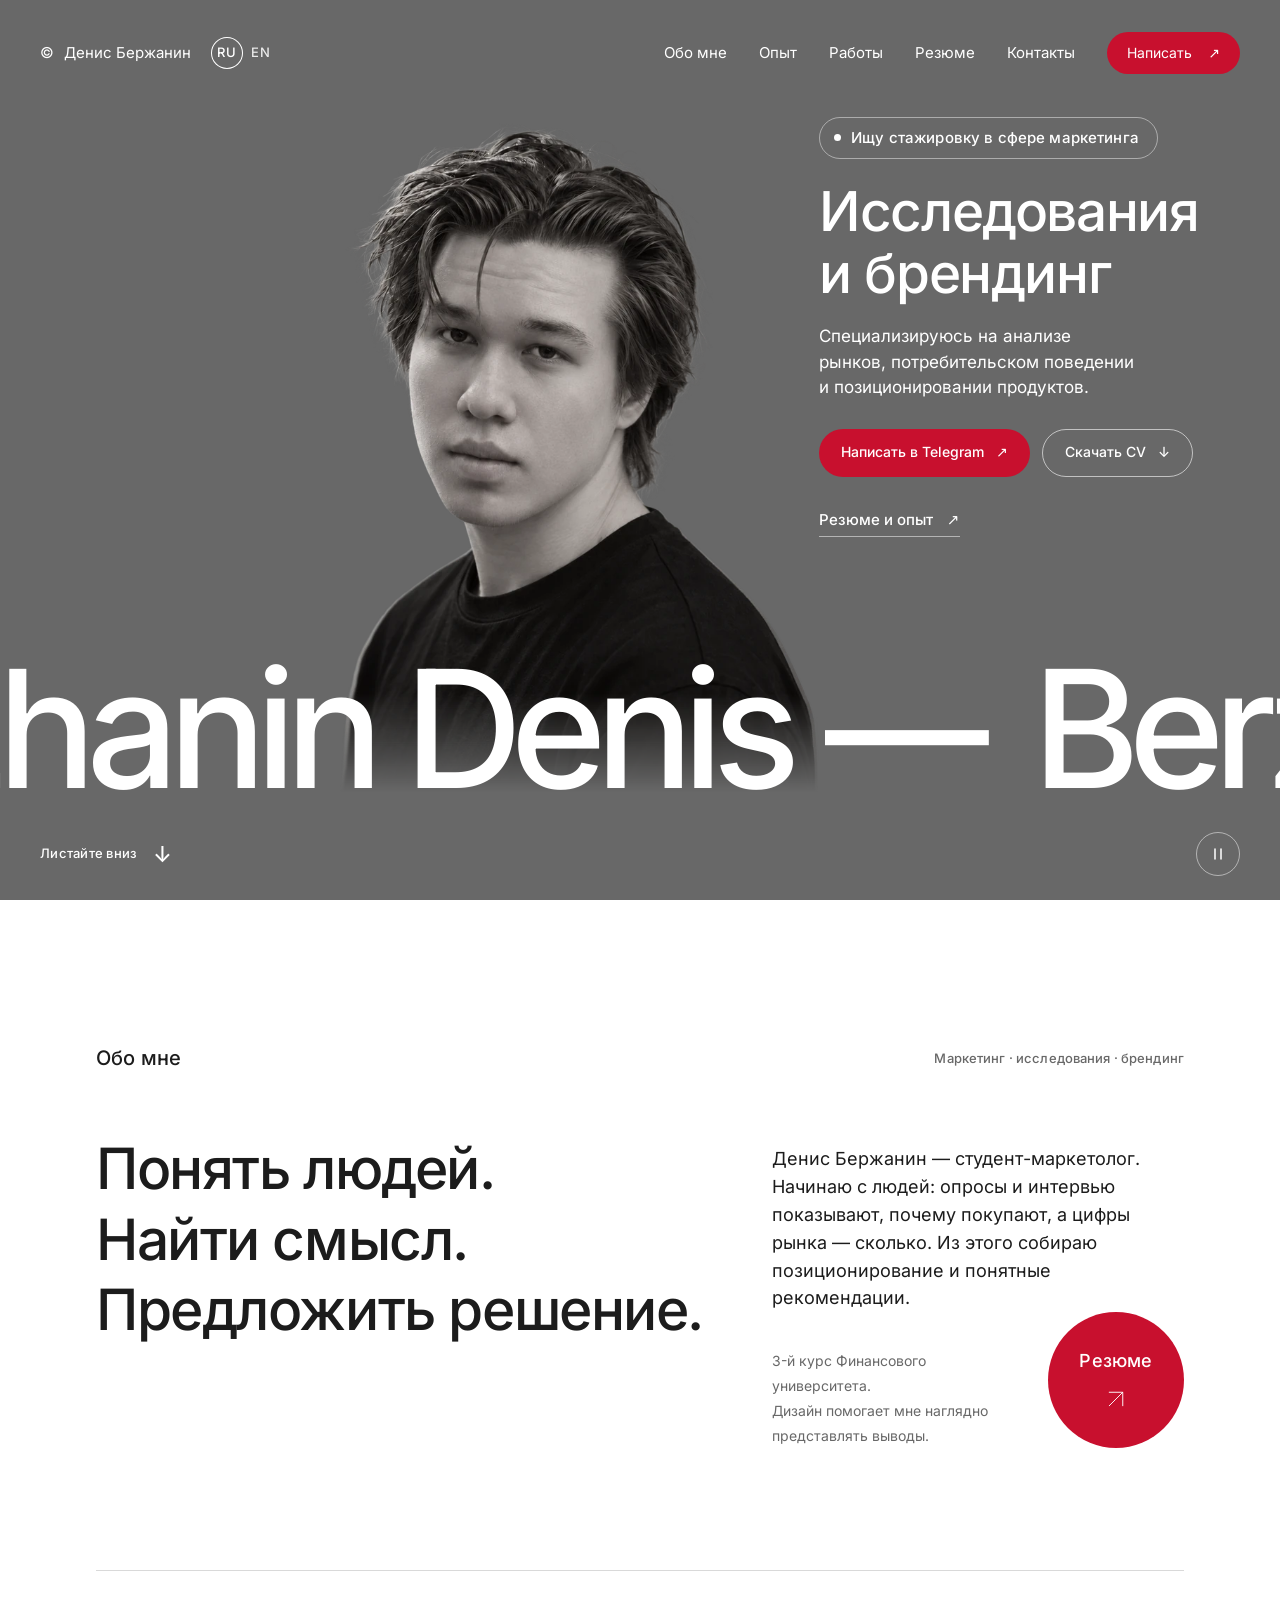
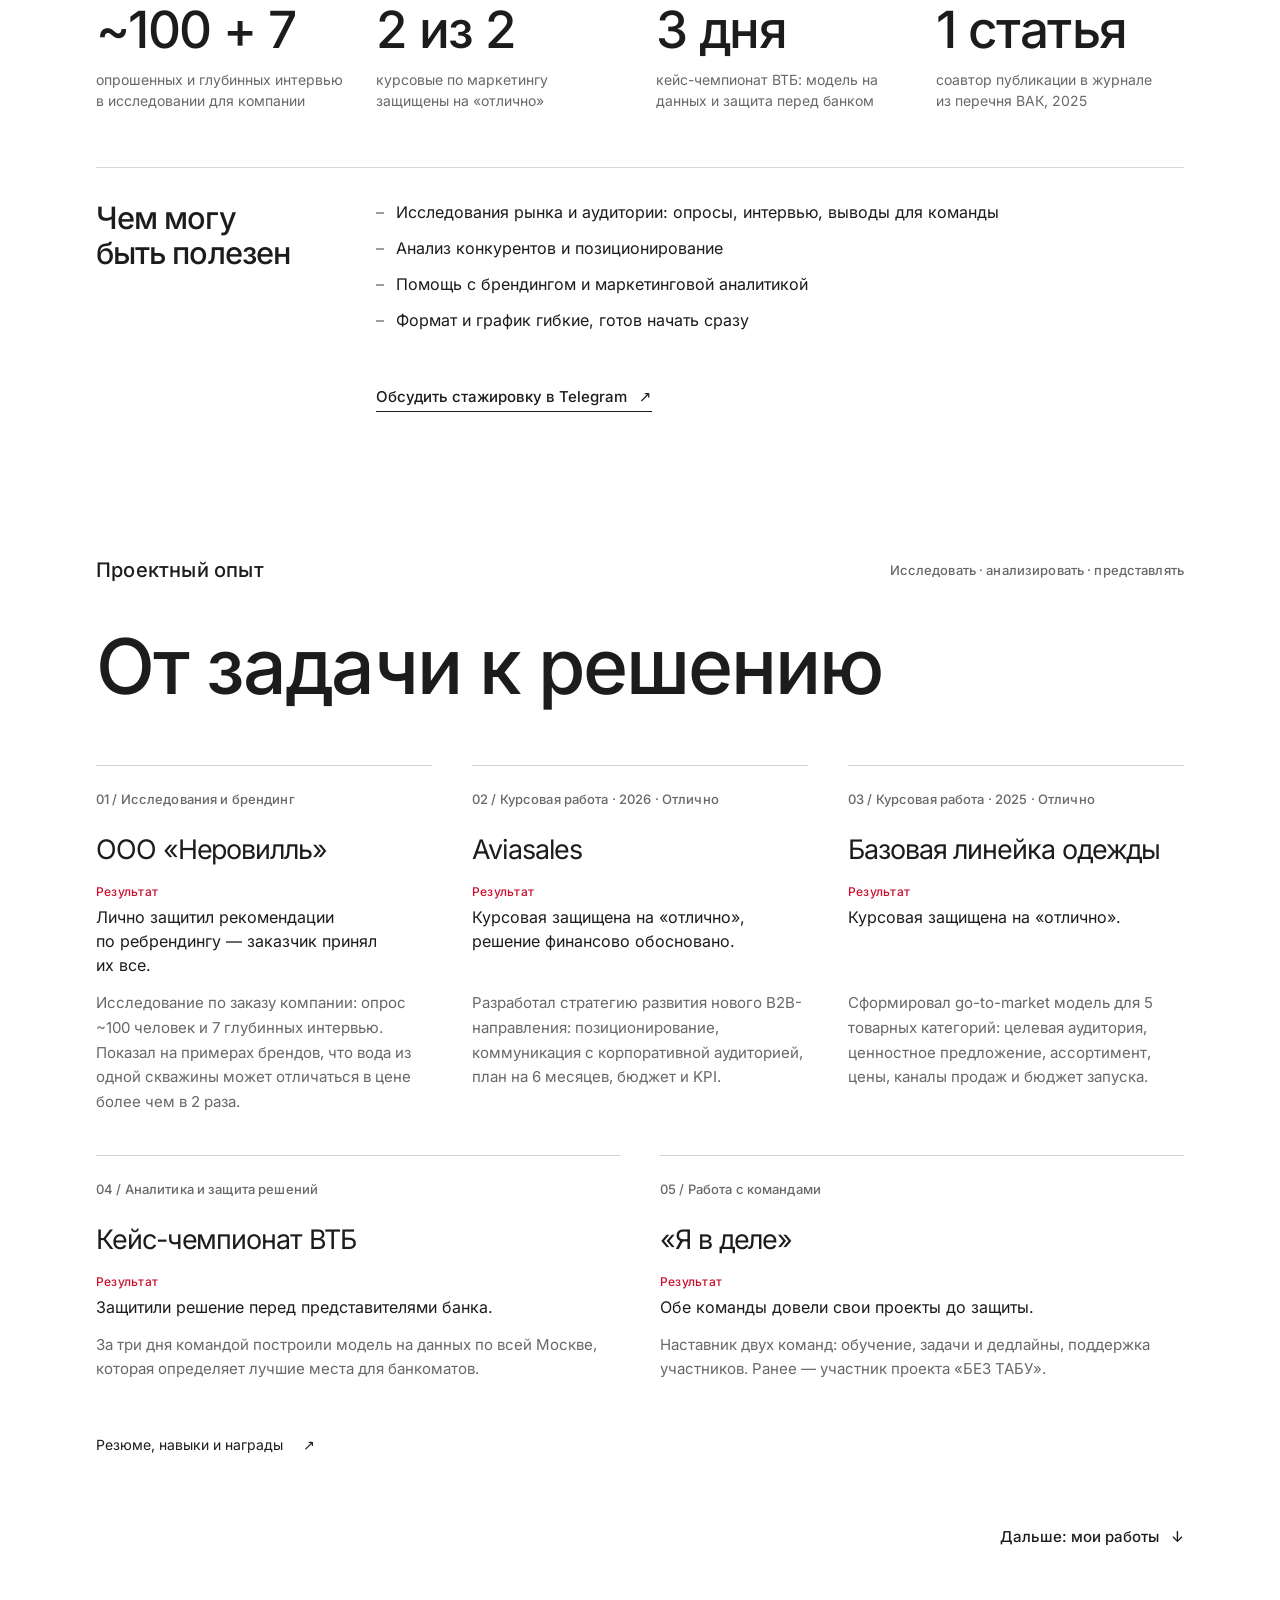
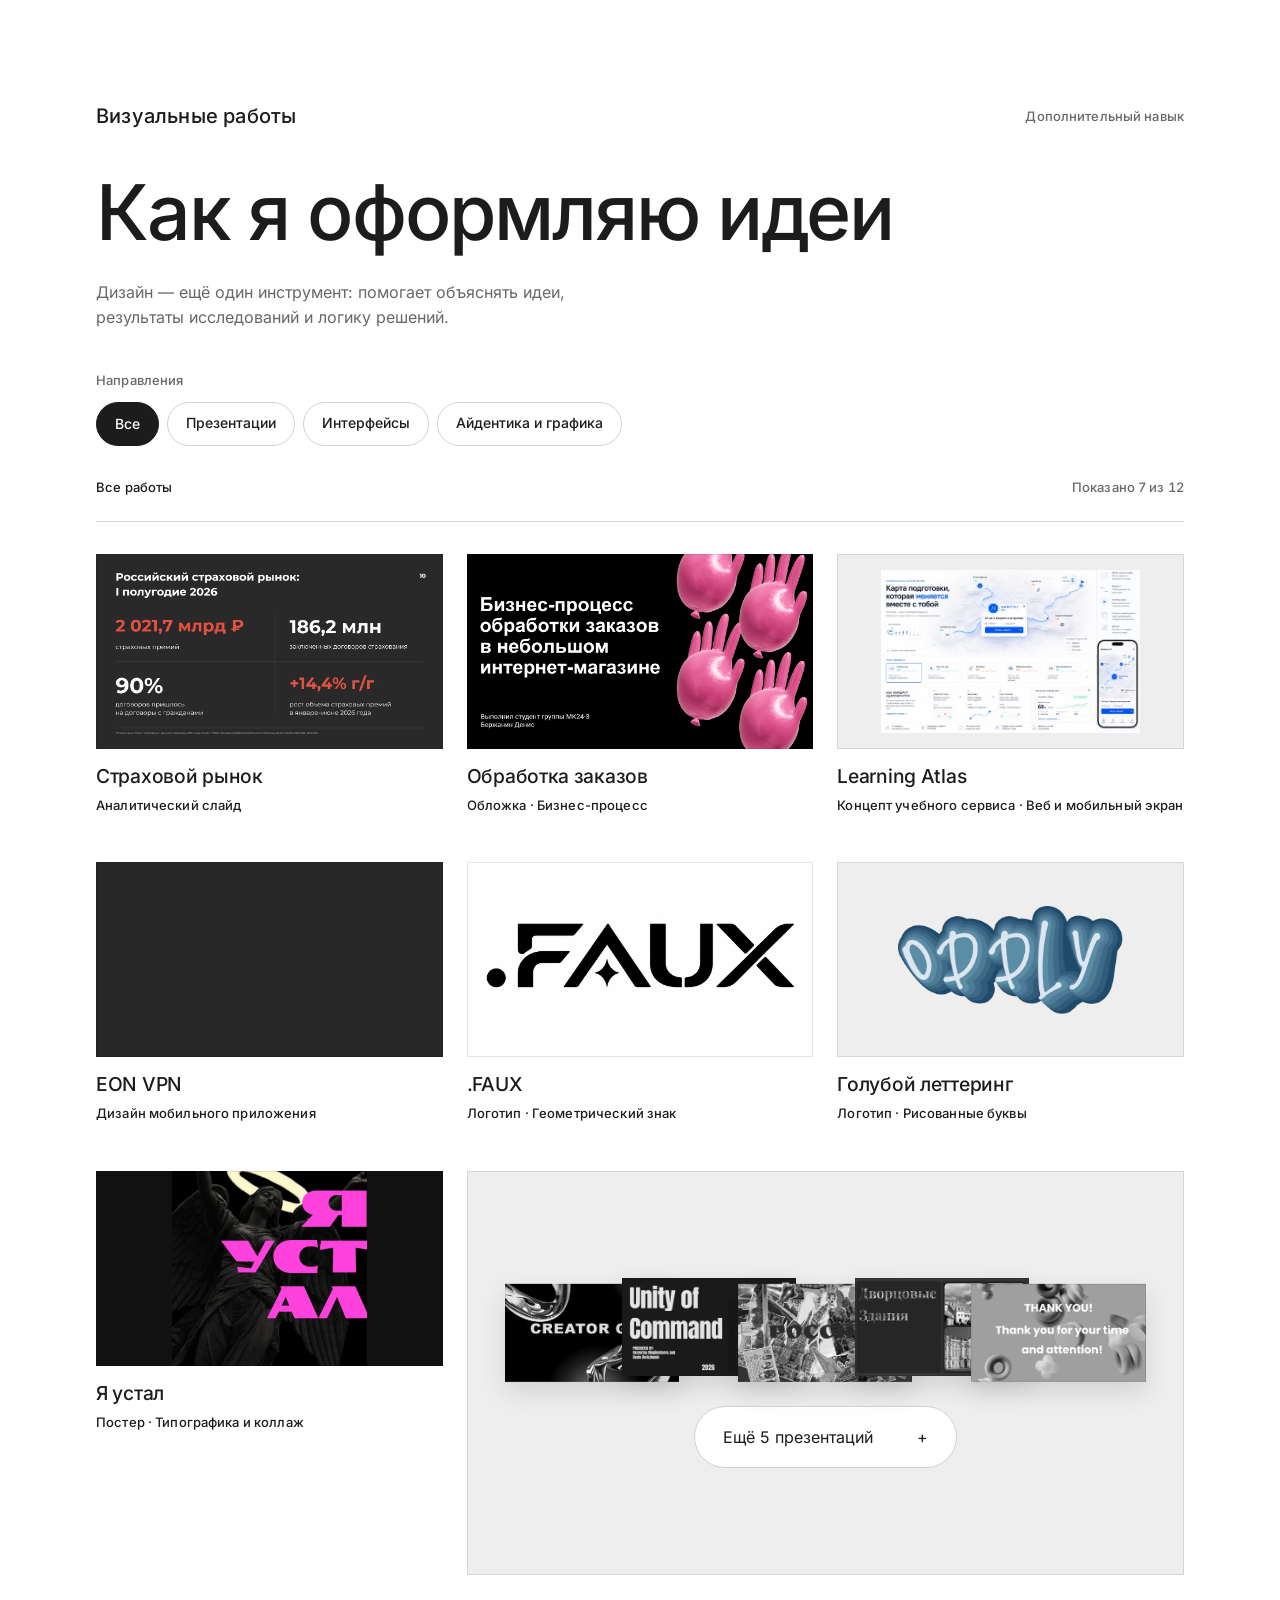
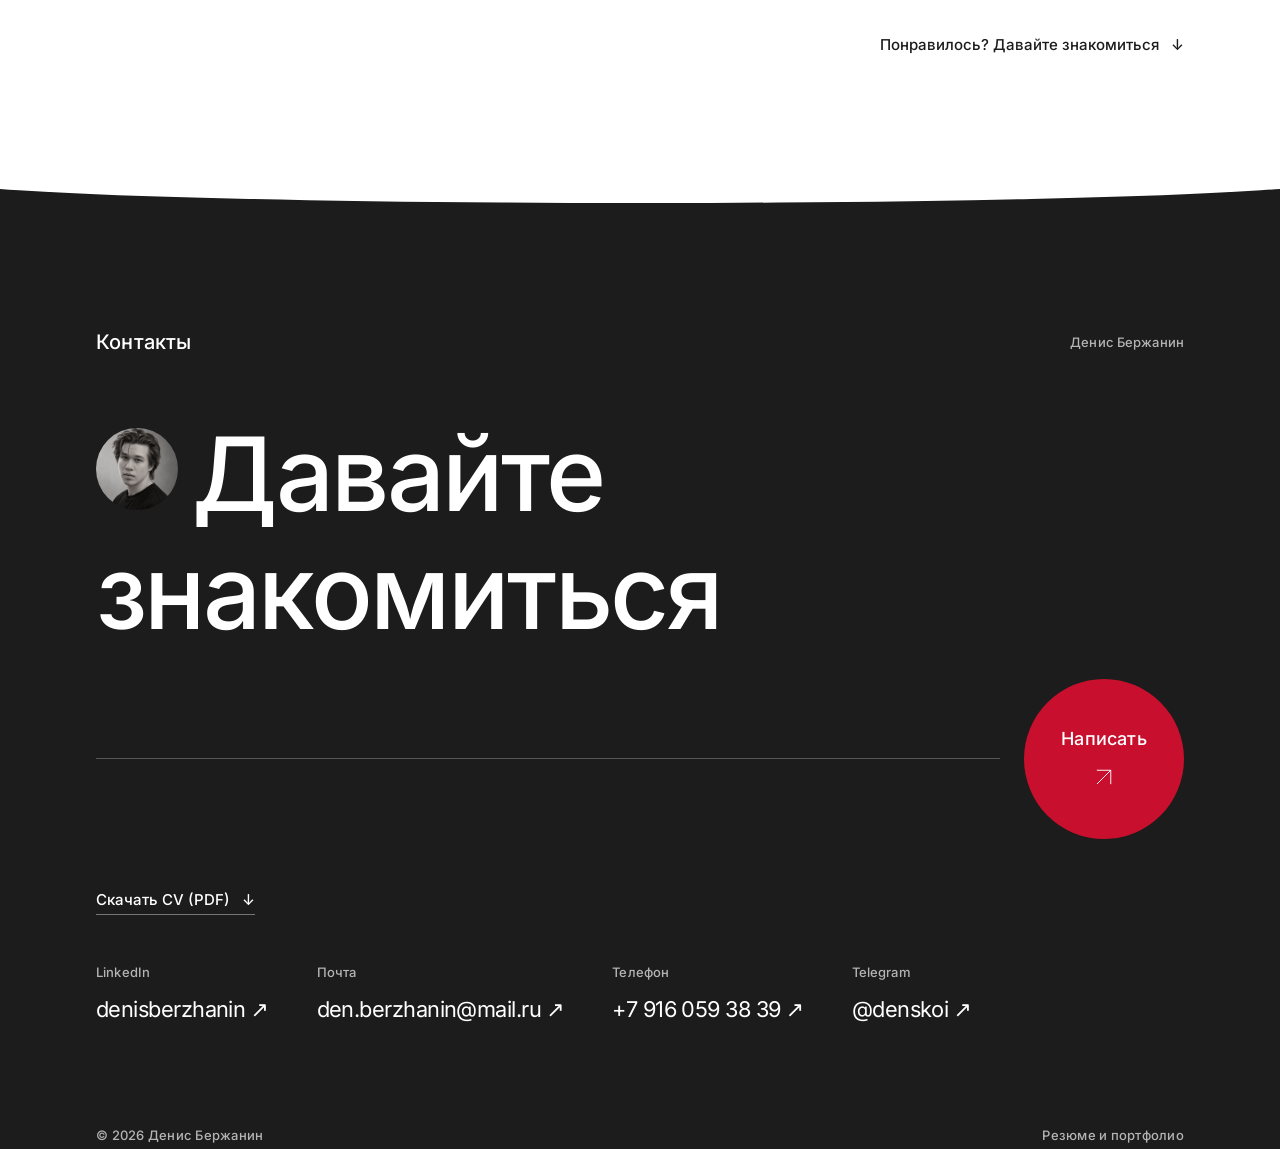
==== index.html @ f5c71a28 "Use a quiet gray // instead of · in resume meta lines Co-Authored-By: Claude Sonnet 5.5 <noreply@ant" ====
<!doctype html>
<html lang="ru">
<head>
  <meta charset="utf-8">
  <meta name="viewport" content="width=device-width, initial-scale=1">
  <meta name="description" content="Денис Бержанин — студент-маркетолог, ищу стажировку в сфере маркетинга. Исследования рынка и потребителей, позиционирование, брендинг. Опыт, резюме и сертификаты.">
  <link rel="alternate" hreflang="ru" href="https://denisberzh.github.io/">
  <link rel="alternate" hreflang="en" href="https://denisberzh.github.io/en/">
  <link rel="alternate" hreflang="x-default" href="https://denisberzh.github.io/">
  <link rel="canonical" href="https://denisberzh.github.io/">
  <meta property="og:type" content="website">
  <meta property="og:locale" content="ru_RU">
  <meta property="og:locale:alternate" content="en_US">
  <meta property="og:site_name" content="Денис Бержанин">
  <meta property="og:title" content="Денис Бержанин — маркетолог · исследования и брендинг">
  <meta property="og:description" content="Денис Бержанин — студент-маркетолог, ищу стажировку в сфере маркетинга. Исследования рынка и потребителей, позиционирование, брендинг. Опыт, резюме и сертификаты.">
  <meta property="og:url" content="https://denisberzh.github.io/">
  <meta property="og:image" content="https://denisberzh.github.io/assets/og-image.jpg">
  <meta property="og:image:width" content="1200">
  <meta property="og:image:height" content="630">
  <meta property="og:image:alt" content="Денис Бержанин — маркетолог · исследования и брендинг, портрет и направления работ">
  <meta name="twitter:card" content="summary_large_image">
  <meta name="twitter:title" content="Денис Бержанин — маркетолог · исследования и брендинг">
  <meta name="twitter:description" content="Денис Бержанин — студент-маркетолог, ищу стажировку в сфере маркетинга. Исследования рынка и потребителей, позиционирование, брендинг. Опыт, резюме и сертификаты.">
  <meta name="twitter:image" content="https://denisberzh.github.io/assets/og-image.jpg">
  <meta name="theme-color" content="#1c1c1c">
  <script type="application/ld+json" id="person-ld">{"@context": "https://schema.org", "@type": "Person", "name": "Денис Бержанин", "alternateName": ["Denis Berzhanin", "Бержанин Денис", "Berzhanin Denis"], "url": "https://denisberzh.github.io/", "image": "https://denisberzh.github.io/assets/portrait-800.webp", "jobTitle": "Студент-маркетолог", "description": "Студент-маркетолог, ищу стажировку в сфере маркетинга. Анализ рынков, потребительское поведение, позиционирование продуктов.", "affiliation": {"@type": "CollegeOrUniversity", "name": "Финансовый университет при Правительстве Российской Федерации"}, "knowsLanguage": ["ru", "en"], "knowsAbout": ["Маркетинговые исследования", "Сегментация", "Позиционирование", "Брендинг"], "email": "mailto:den.berzhanin@mail.ru", "sameAs": ["https://www.linkedin.com/in/denisberzhanin/", "https://t.me/denskoi", "https://github.com/DenisBerzh"]}</script>
  <title>Денис Бержанин (Denis Berzhanin) — маркетолог · исследования и брендинг</title>
  <link rel="icon" href="assets/favicon.svg" type="image/svg+xml">
  <link rel="icon" href="assets/favicon-32.png" type="image/png" sizes="32x32">
  <link rel="apple-touch-icon" href="assets/apple-touch-icon.png">
  <link rel="preload" href="assets/fonts/InterTight-lat.woff2" as="font" type="font/woff2" crossorigin>
  <link rel="preload" href="assets/fonts/Inter-cyr.woff2" as="font" type="font/woff2" crossorigin>
  <link rel="preload" href="assets/fonts/InterDisplay500-cyr.woff2" as="font" type="font/woff2" crossorigin>
  <link rel="preload" href="assets/fonts/Inter-lat.woff2" as="font" type="font/woff2" crossorigin>
  <link rel="stylesheet" href="styles.css?v=design-41">
    <link rel="stylesheet" href="motion.css?v=motion-12">
  <script src="motion-boot.js?v=motion-9"></script>
  <script src="motion.js?v=motion-12" defer></script>
  <script src="analytics.js?v=goals-3" defer></script>
  <script src="app.js?v=grid-8" defer></script>
  <!-- Yandex.Metrika counter -->
  <script type="text/javascript">
    (function(m,e,t,r,i,k,a){
        m[i]=m[i]||function(){(m[i].a=m[i].a||[]).push(arguments)};
        m[i].l=1*new Date();
        for (var j = 0; j < document.scripts.length; j++) {if (document.scripts[j].src === r) { return; }}
        k=e.createElement(t),a=e.getElementsByTagName(t)[0],k.async=1,k.src=r,a.parentNode.insertBefore(k,a)
    })(window, document,'script','https://mc.yandex.ru/metrika/tag.js?id=113702455', 'ym');

    ym(113702455, 'init', {ssr:true, webvisor:true, clickmap:true, ecommerce:"dataLayer", referrer: document.referrer, url: location.href, accurateTrackBounce:true, trackLinks:true});
  </script>
  <noscript><div><img src="https://mc.yandex.ru/watch/113702455" style="position:absolute; left:-9999px;" alt="" /></div></noscript>
  <!-- /Yandex.Metrika counter -->
</head>
<body>
  <div class="page-curtain" aria-hidden="true"><span class="curtain-label">Портфолио</span></div>
  <a class="skip-link" href="#about">Перейти к содержанию</a>
  <header class="header">
    <a class="wordmark" href="#home" aria-label="Денис Бержанин — на главную"><span class="copyright">©</span><span>Денис Бержанин</span></a><span class="lang-switch" aria-label="Язык сайта"><span aria-current="true">RU</span><a href="en/index.html" hreflang="en" lang="en">EN</a></span>
    <div class="header-actions"><nav class="desktop-nav" aria-label="Основная навигация"><a href="#about">Обо мне</a><a href="#experience">Опыт</a><a href="#projects">Работы</a><a href="resume.html">Резюме</a><a href="#contact">Контакты</a></nav><a class="header-write" href="https://t.me/denskoi" target="_blank" rel="noopener">Написать <span aria-hidden="true">↗</span></a></div>
  </header>
  <button class="menu-toggle magnetic" type="button" aria-label="Открыть меню" aria-expanded="false" aria-controls="menu"><span></span><span></span></button>
  <dialog id="menu" class="menu" aria-label="Навигация по сайту">
    <button class="menu-close" type="button" aria-label="Закрыть меню"><span></span><span></span></button>
    <p class="eyebrow">Навигация</p>
    <nav aria-label="Меню сайта"><a href="#home">Главная</a><a href="#about">Обо мне</a><a href="#experience">Опыт</a><a href="#projects">Работы</a><a href="resume.html">Резюме</a><a href="#contact">Контакты</a></nav>
    <span class="lang-switch menu-lang" aria-label="Язык сайта"><span aria-current="true">RU</span><a href="en/index.html" hreflang="en" lang="en">EN</a></span><div class="menu-contacts"><a href="https://www.linkedin.com/in/denisberzhanin/" target="_blank" rel="noopener"><span>LinkedIn</span>denisberzhanin ↗</a><a href="mailto:den.berzhanin@mail.ru"><span>Почта</span>den.berzhanin@mail.ru</a><a href="https://t.me/denskoi" target="_blank" rel="noopener"><span>Telegram</span>@denskoi ↗</a></div>
  </dialog>
  <main>
    <section id="home" class="hero hero--silhouette" aria-labelledby="name">
      <div class="portrait-wrap"><img class="portrait" src="assets/portrait-original-cutout-1122.webp" srcset="assets/portrait-original-cutout-480.webp 480w, assets/portrait-original-cutout-800.webp 800w, assets/portrait-original-cutout-1122.webp 1122w" sizes="(max-width: 700px) 94vw, (max-width: 1500px) 46vw, 700px" decoding="async" alt="Чёрно-белый портрет Дениса Бержанина" fetchpriority="high" width="1122" height="1402"></div>
      <div class="hero-intro">
        <p class="hero-status"><span class="status-dot" aria-hidden="true"></span>Ищу стажировку в&nbsp;сфере маркетинга</p>
        <h1 id="name" class="hero-title"><span class="sr-only">Денис Бержанин — </span><span class="line" style="--i:0"><span class="line-inner">Исследования</span></span><span class="line" style="--i:1"><span class="line-inner">и брендинг</span></span></h1>
        <p class="hero-summary">Специализируюсь на анализе рынков, потребительском поведении и&nbsp;позиционировании продуктов.</p>
        <div class="hero-cta"><a class="cta cta-primary" href="https://t.me/denskoi" target="_blank" rel="noopener">Написать в&nbsp;Telegram <span aria-hidden="true">↗</span></a><a class="cta cta-secondary" href="assets/denis-berzhanin-resume.pdf" download>Скачать CV <span aria-hidden="true">↓</span></a></div>
        <a class="hero-link-label" href="resume.html">Резюме и опыт <span aria-hidden="true">↗</span></a>
      </div>
      <div class="name-marquee" aria-hidden="true"><div class="name-track"><span>Berzhanin Denis —&nbsp;</span><span>Berzhanin Denis —&nbsp;</span><span>Berzhanin Denis —&nbsp;</span></div></div>
      <div class="hero-bottom"><a class="scroll-link" href="#about">Листайте вниз <span aria-hidden="true">↓</span></a><button class="pause-motion" type="button" aria-pressed="false" aria-label="Остановить движение имени"><svg viewBox="0 0 16 16" aria-hidden="true"><path d="M5 3v10M11 3v10"/></svg></button></div>
    </section>
    <section id="about" class="about section-light">
      <div class="section-top"><p class="eyebrow">Обо мне</p><span class="subtle">Маркетинг · исследования · брендинг</span></div>
      <div class="about-grid">
        <div class="about-lead"><h2 data-reveal>Понять людей.<br>Найти смысл.<br>Предложить решение.</h2></div>
        <div class="about-aside" data-reveal><p>Денис Бержанин — студент-маркетолог. Начинаю с&nbsp;людей: опросы и&nbsp;интервью показывают, почему покупают, а&nbsp;цифры рынка — сколько. Из этого собираю позиционирование и&nbsp;понятные рекомендации.</p><p class="subtle">3-й курс Финансового университета.<br>Дизайн помогает мне наглядно представлять выводы.</p><a class="round-link magnetic" href="resume.html"><span>Резюме</span><svg viewBox="0 0 32 32" aria-hidden="true"><path d="M7 25L25 7M7 7h18v18"/></svg></a></div>
      <ul class="about-facts" data-reveal aria-label="Коротко о результатах"><li><b>~100 + 7</b><span>опрошенных и&nbsp;глубинных интервью в&nbsp;исследовании для компании</span></li><li><b>2 из 2</b><span>курсовые по&nbsp;маркетингу защищены на&nbsp;«отлично»</span></li><li><b>3 дня</b><span>кейс-чемпионат ВТБ: модель на данных и&nbsp;защита перед банком</span></li><li><b>1 статья</b><span>соавтор публикации в&nbsp;журнале из&nbsp;перечня ВАК, 2025</span></li></ul>
      </div>
      <div class="about-useful" data-reveal><h3>Чем могу быть полезен</h3><ul><li>Исследования рынка и&nbsp;аудитории: опросы, интервью, выводы для команды</li><li>Анализ конкурентов и&nbsp;позиционирование</li><li>Помощь с&nbsp;брендингом и&nbsp;маркетинговой аналитикой</li><li>Формат и&nbsp;график гибкие, готов начать сразу</li></ul><a class="text-link useful-cta" href="https://t.me/denskoi" target="_blank" rel="noopener">Обсудить стажировку в&nbsp;Telegram <span aria-hidden="true">↗</span></a></div>
    </section>
    <section id="experience" class="marketing-experience section-light" aria-labelledby="experience-title">
      <div class="section-top"><p class="eyebrow">Проектный опыт</p><span class="subtle">Исследовать · анализировать · представлять</span></div>
      <h2 id="experience-title" class="portfolio-heading">От задачи к решению</h2>
      <div class="experience-list">
        <article class="experience-item" data-reveal><p class="eyebrow">01 / Исследования и брендинг</p><h3>ООО «Неровилль»</h3><p class="experience-result"><b>Результат</b>Лично защитил рекомендации по&nbsp;ребрендингу — заказчик принял их все.</p><p>Исследование по заказу компании: опрос ~100 человек и 7 глубинных интервью. Показал на примерах брендов, что вода из одной скважины может отличаться в цене более чем в 2 раза.</p></article>
        <article class="experience-item" data-reveal><p class="eyebrow">02 / Курсовая работа · 2026 · Отлично</p><h3>Aviasales</h3><p class="experience-result"><b>Результат</b>Курсовая защищена на&nbsp;«отлично», решение финансово обосновано.</p><p>Разработал стратегию развития нового B2B-направления: позиционирование, коммуникация с корпоративной аудиторией, план на 6 месяцев, бюджет и KPI.</p></article>
        <article class="experience-item" data-reveal><p class="eyebrow">03 / Курсовая работа · 2025 · Отлично</p><h3>Базовая линейка одежды</h3><p class="experience-result"><b>Результат</b>Курсовая защищена на&nbsp;«отлично».</p><p>Сформировал go-to-market модель для 5 товарных категорий: целевая аудитория, ценностное предложение, ассортимент, цены, каналы продаж и бюджет запуска.</p></article>
        <article class="experience-item" data-reveal><p class="eyebrow">04 / Аналитика и защита решений</p><h3>Кейс-чемпионат ВТБ</h3><p class="experience-result"><b>Результат</b>Защитили решение перед представителями банка.</p><p>За три дня командой построили модель на данных по всей Москве, которая определяет лучшие места для банкоматов.</p></article>
        <article class="experience-item" data-reveal><p class="eyebrow">05 / Работа с командами</p><h3>«Я в деле»</h3><p class="experience-result"><b>Результат</b>Обе команды довели свои проекты до&nbsp;защиты.</p><p>Наставник двух команд: обучение, задачи и дедлайны, поддержка участников. Ранее — участник проекта «БЕЗ ТАБУ».</p></article>
      </div>
      <a class="text-link experience-link" href="resume.html#resume">Резюме, навыки и награды <span aria-hidden="true">↗</span></a>
      <a class="next-step" href="#projects">Дальше: мои работы <span aria-hidden="true">↓</span></a>
    </section>
    <section id="projects" class="projects section-light" aria-labelledby="projects-title">
      <div class="section-top"><p class="eyebrow">Визуальные работы</p><span class="subtle">Дополнительный навык</span></div>
      <h2 id="projects-title" class="portfolio-heading">Как я оформляю идеи</h2>
      <p class="portfolio-intro">Дизайн — ещё один инструмент: помогает объяснять идеи, результаты исследований и логику решений.</p>
      <div class="portfolio-filters" role="group" aria-label="Фильтры работ">
        <div class="category-top"><span class="eyebrow">Направления</span><button class="all-filter" type="button" data-filter="all" aria-pressed="true" aria-controls="portfolio-grid" hidden>Все <span aria-hidden="true">↗</span></button></div>
        <button class="category-row" type="button" data-filter="presentations" data-preview="0" aria-pressed="false" aria-controls="portfolio-grid" hidden><span class="category-name">Презентации</span><span class="category-description">Деловые и творческие <br><span>7 работ</span></span><span class="category-arrow" aria-hidden="true">↗</span></button>
        <button class="category-row" type="button" data-filter="interfaces" data-preview="1" aria-pressed="false" aria-controls="portfolio-grid" hidden><span class="category-name">Интерфейсы</span><span class="category-description">Веб и приложения <br><span>2 работы</span></span><span class="category-arrow" aria-hidden="true">↗</span></button>
        <button class="category-row" type="button" data-filter="identity" data-preview="2" aria-pressed="false" aria-controls="portfolio-grid" hidden><span class="category-name">Айдентика<br class="identity-break"> и графика</span><span class="category-description">Логотипы и постер <br><span>3 работы</span></span><span class="category-arrow" aria-hidden="true">↗</span></button>
      </div>
      <div id="portfolio-results" class="portfolio-grid-heading" tabindex="-1"><p id="selected-category">Все работы</p><div class="portfolio-result-actions"><span id="visible-count">12 работ</span><button id="reset-filter" type="button" hidden>Все работы ↗</button></div></div>
      <p class="sr-only" id="filter-status" role="status" aria-live="polite"></p>
      <div id="portfolio-grid" class="project-gallery portfolio-grid">
<figure class="portfolio-card" data-category="presentations">
            <a class="slide-open" href="assets/presentations/insurance.png" data-work="0" aria-label="Смотреть: Страховой рынок" aria-haspopup="dialog"><span class="slide-frame"><img class="slide-thumb" src="assets/presentations/insurance-1600.webp" srcset="assets/presentations/insurance-400.webp 400w, assets/presentations/insurance-800.webp 800w, assets/presentations/insurance-1200.webp 1200w, assets/presentations/insurance-1600.webp 1600w" sizes="(max-width: 600px) 100vw, (max-width: 1050px) 85vw, 1200px" decoding="async" alt="Российский страховой рынок: I полугодие 2026 — слайд с ключевыми показателями" loading="lazy" width="1919" height="1079"><span class="slide-open-label" aria-hidden="true">Смотреть ↗</span></span></a>
            <figcaption><h3>Страховой рынок</h3><p>Аналитический слайд</p></figcaption>
          </figure>
<figure class="portfolio-card " data-category="presentations">
            <a class="slide-open" href="assets/presentations/orders.png" data-work="1" aria-label="Смотреть: Обработка заказов" aria-haspopup="dialog"><span class="slide-frame"><img class="slide-thumb" src="assets/presentations/orders-1600.webp" srcset="assets/presentations/orders-400.webp 400w, assets/presentations/orders-800.webp 800w, assets/presentations/orders-1200.webp 1200w, assets/presentations/orders-1600.webp 1600w" sizes="(max-width: 600px) 100vw, (max-width: 1050px) 85vw, 1200px" decoding="async" alt="Бизнес-процесс обработки заказов в небольшом интернет-магазине — чёрно-розовая обложка" loading="lazy" width="1919" height="1079"><span class="slide-open-label" aria-hidden="true">Смотреть ↗</span></span></a>
            <figcaption><h3>Обработка заказов</h3><p>Обложка · Бизнес-процесс</p></figcaption>
          </figure>
<figure class="portfolio-card " data-category="presentations" data-extra-presentation>
            <a class="slide-open" href="assets/presentations/creator.png" data-work="2" aria-label="Смотреть: Creator Gym" aria-haspopup="dialog"><span class="slide-frame"><img class="slide-thumb" src="assets/presentations/creator-1600.webp" srcset="assets/presentations/creator-400.webp 400w, assets/presentations/creator-800.webp 800w, assets/presentations/creator-1200.webp 1200w, assets/presentations/creator-1600.webp 1600w" sizes="(max-width: 600px) 100vw, (max-width: 1050px) 85vw, 1200px" decoding="async" alt="Creator Gym — чёрная обложка с хромированными 3D-фигурами" loading="lazy" width="1919" height="1079"><span class="slide-open-label" aria-hidden="true">Смотреть ↗</span></span></a>
            <figcaption><h3>Creator Gym</h3><p>Обложка · 3D-графика</p></figcaption>
          </figure>
<figure class="portfolio-card " data-category="presentations" data-extra-presentation>
            <a class="slide-open" href="assets/presentations/unity.png" data-work="3" aria-label="Смотреть: Unity of Command" aria-haspopup="dialog"><span class="slide-frame"><img class="slide-thumb" src="assets/presentations/unity-1600.webp" srcset="assets/presentations/unity-400.webp 400w, assets/presentations/unity-800.webp 800w, assets/presentations/unity-1200.webp 1200w, assets/presentations/unity-1600.webp 1600w" sizes="(max-width: 600px) 100vw, (max-width: 1050px) 85vw, 1200px" decoding="async" alt="Unity of Command — бордовая типографическая обложка. Ekaterina Singilevtseva и Denis Berhzhanin" loading="lazy" width="1919" height="1079"><span class="slide-open-label" aria-hidden="true">Смотреть ↗</span></span></a>
            <figcaption><h3>Unity of Command</h3><p>Обложка · Совместная работа</p></figcaption>
          </figure>
<figure class="portfolio-card " data-category="presentations" data-extra-presentation>
            <a class="slide-open" href="assets/presentations/russia.png" data-work="4" aria-label="Смотреть: Россия и русская культура" aria-haspopup="dialog"><span class="slide-frame"><img class="slide-thumb" src="assets/presentations/russia-1486.webp" srcset="assets/presentations/russia-400.webp 400w, assets/presentations/russia-800.webp 800w, assets/presentations/russia-1200.webp 1200w, assets/presentations/russia-1486.webp 1486w" sizes="(max-width: 600px) 100vw, (max-width: 1050px) 85vw, 1200px" decoding="async" alt="Россия — коллаж из архитектуры и культурных символов" loading="lazy" width="1486" height="835"><span class="slide-open-label" aria-hidden="true">Смотреть ↗</span></span></a>
            <figcaption><h3>Россия и русская культура</h3><p>Коллажи · 3 слайда</p></figcaption>
          </figure>
<figure class="portfolio-card " data-category="presentations" data-extra-presentation>
            <a class="slide-open" href="assets/presentations/palaces.png" data-work="5" aria-label="Смотреть: Дворцовые здания" aria-haspopup="dialog"><span class="slide-frame"><img class="slide-thumb" src="assets/presentations/palaces-1600.webp" srcset="assets/presentations/palaces-400.webp 400w, assets/presentations/palaces-800.webp 800w, assets/presentations/palaces-1200.webp 1200w, assets/presentations/palaces-1600.webp 1600w" sizes="(max-width: 600px) 100vw, (max-width: 1050px) 85vw, 1200px" decoding="async" alt="Дворцовые здания — чёрно-белый архитектурный коллаж" loading="lazy" width="1919" height="1077"><span class="slide-open-label" aria-hidden="true">Смотреть ↗</span></span></a>
            <figcaption><h3>Дворцовые здания</h3><p>Коллаж · Текстуры</p></figcaption>
          </figure>
<figure class="portfolio-card " data-category="presentations" data-extra-presentation>
            <a class="slide-open" href="assets/presentations/closing.png" data-work="6" aria-label="Смотреть: 3D-композиция" aria-haspopup="dialog"><span class="slide-frame"><img class="slide-thumb" src="assets/presentations/closing-1600.webp" srcset="assets/presentations/closing-400.webp 400w, assets/presentations/closing-800.webp 800w, assets/presentations/closing-1200.webp 1200w, assets/presentations/closing-1600.webp 1600w" sizes="(max-width: 600px) 100vw, (max-width: 1050px) 85vw, 1200px" decoding="async" alt="Thank you — финальный слайд с фиолетовыми и зелёными 3D-фигурами" loading="lazy" width="1919" height="1079"><span class="slide-open-label" aria-hidden="true">Смотреть ↗</span></span></a>
            <figcaption><h3>3D-композиция</h3><p>Финальный слайд</p></figcaption>
          </figure>
<button id="more-presentations" class="more-presentations" type="button" aria-expanded="false" aria-controls="portfolio-grid" hidden><span class="more-preview" aria-hidden="true"><img src="assets/presentations/creator-400.webp" alt="" width="400" height="225" loading="lazy" decoding="async"><img src="assets/presentations/unity-400.webp" alt="" width="400" height="225" loading="lazy" decoding="async"><img src="assets/presentations/russia-400.webp" alt="" width="400" height="225" loading="lazy" decoding="async"><img src="assets/presentations/palaces-400.webp" alt="" width="400" height="225" loading="lazy" decoding="async"><img src="assets/presentations/closing-400.webp" alt="" width="400" height="225" loading="lazy" decoding="async"></span><span class="more-label">Ещё 5 презентаций <span aria-hidden="true">+</span></span></button>
<figure class="portfolio-card interface" data-category="interfaces">
            <a class="slide-open" href="assets/design/atlas-upscaled.png" data-work="7" aria-label="Смотреть: Learning Atlas" aria-haspopup="dialog"><span class="slide-frame"><img class="slide-thumb" src="assets/design/atlas-1134.webp" srcset="assets/design/atlas-400.webp 400w, assets/design/atlas-800.webp 800w, assets/design/atlas-1134.webp 1134w" sizes="(max-width: 600px) 100vw, (max-width: 1050px) 85vw, 1200px" decoding="async" alt="Learning Atlas — карта подготовки к экзаменам, карточки предметов и мобильная версия" loading="lazy" width="1134" height="713"><span class="slide-open-label" aria-hidden="true">Смотреть ↗</span></span></a>
            <figcaption><h3>Learning Atlas</h3><p>Концепт учебного сервиса · Веб и мобильный экран</p></figcaption>
          </figure>
<figure class="portfolio-card panorama" data-category="interfaces">
            <a class="slide-open" href="assets/design/eon-upscaled.png" data-work="8" aria-label="Смотреть: EON VPN" aria-haspopup="dialog"><span class="slide-frame"><img class="slide-thumb" src="assets/design/eon-1075.webp" srcset="assets/design/eon-400.webp 400w, assets/design/eon-800.webp 800w, assets/design/eon-1075.webp 1075w" sizes="(max-width: 600px) 100vw, (max-width: 1050px) 85vw, 1200px" decoding="async" alt="EON VPN — экраны подключения, тарифов, входа, подтверждения email, восстановления пароля и настроек" loading="lazy" width="1075" height="276"><span class="slide-open-label" aria-hidden="true">Смотреть ↗</span></span></a>
            <figcaption><h3>EON VPN</h3><p>Дизайн мобильного приложения</p></figcaption>
          </figure>
<figure class="portfolio-card logo" data-category="identity">
            <a class="slide-open" href="assets/design/faux.png" data-work="9" aria-label="Смотреть: .FAUX" aria-haspopup="dialog"><span class="slide-frame"><img class="slide-thumb" src="assets/design/faux-1254.webp" srcset="assets/design/faux-400.webp 400w, assets/design/faux-800.webp 800w, assets/design/faux-1200.webp 1200w, assets/design/faux-1254.webp 1254w" sizes="(max-width: 600px) 100vw, (max-width: 1050px) 85vw, 1200px" decoding="async" alt=".FAUX — чёрный геометрический логотип на белом фоне" loading="lazy" width="1254" height="1254"><span class="slide-open-label" aria-hidden="true">Смотреть ↗</span></span></a>
            <figcaption><h3>.FAUX</h3><p>Логотип · Геометрический знак</p></figcaption>
          </figure>
<figure class="portfolio-card logo lettering" data-category="identity">
            <a class="slide-open" href="assets/design/lettering.png" data-work="10" aria-label="Смотреть: Голубой леттеринг" aria-haspopup="dialog"><span class="slide-frame"><img class="slide-thumb" src="assets/design/lettering-314.webp" srcset="assets/design/lettering-314.webp 314w" sizes="(max-width: 600px) 100vw, (max-width: 1050px) 85vw, 1200px" decoding="async" alt="Голубой логотип с рисованными буквами и многослойным контуром" loading="lazy" width="314" height="150"><span class="slide-open-label" aria-hidden="true">Смотреть ↗</span></span></a>
            <figcaption><h3>Голубой леттеринг</h3><p>Логотип · Рисованные буквы</p></figcaption>
          </figure>
<figure class="portfolio-card poster" data-category="identity">
            <a class="slide-open" href="assets/design/angel.png" data-work="11" aria-label="Смотреть: Я устал" aria-haspopup="dialog"><span class="slide-frame"><img class="slide-thumb" src="assets/design/angel-1280.webp" srcset="assets/design/angel-400.webp 400w, assets/design/angel-800.webp 800w, assets/design/angel-1200.webp 1200w, assets/design/angel-1280.webp 1280w" sizes="(max-width: 600px) 100vw, (max-width: 1050px) 85vw, 1200px" decoding="async" alt="Я устал — постер со статуей ангела, светлым нимбом и ярко-розовой типографикой" loading="lazy" width="1280" height="1280"><span class="slide-open-label" aria-hidden="true">Смотреть ↗</span></span></a>
            <figcaption><h3>Я устал</h3><p>Постер · Типографика и коллаж</p></figcaption>
          </figure>
      </div>
      <a class="next-step" href="#contact">Понравилось? Давайте знакомиться <span aria-hidden="true">↓</span></a>
    </section>
    <section id="contact" class="contact">
      <div class="section-top"><p class="eyebrow">Контакты</p><span class="subtle">Денис Бержанин</span></div>
      <h2 data-reveal><span class="contact-portrait"><img src="assets/portrait-1122.webp" srcset="assets/portrait-400.webp 400w, assets/portrait-800.webp 800w, assets/portrait-1122.webp 1122w" sizes="64px" decoding="async" alt="" width="1122" height="1402" loading="lazy"></span>Давайте<br>знакомиться</h2>
      <div class="contact-line"><span class="contact-rule"></span><a class="round-link inverse magnetic" href="https://t.me/denskoi" target="_blank" rel="noopener"><span>Написать</span><svg viewBox="0 0 32 32" aria-hidden="true"><path d="M7 25L25 7M7 7h18v18"/></svg></a></div>
      <a class="contact-cv" href="assets/denis-berzhanin-resume.pdf" download>Скачать CV (PDF) <span aria-hidden="true">↓</span></a>
      <div class="contact-links" role="group" aria-label="Связаться со мной">
        <a href="https://www.linkedin.com/in/denisberzhanin/" target="_blank" rel="noopener"><span>LinkedIn</span>denisberzhanin ↗</a>
        <a href="mailto:den.berzhanin@mail.ru"><span>Почта</span>den.berzhanin@mail.ru ↗</a>
        <a href="tel:+79160593839"><span>Телефон</span>+7&nbsp;916&nbsp;059&nbsp;38&nbsp;39 ↗</a>
        <a href="https://t.me/denskoi" target="_blank" rel="noopener"><span>Telegram</span>@denskoi ↗</a>
      </div>
      <footer><span>© 2026 Денис Бержанин</span><span>Резюме и портфолио</span></footer>
    </section>
  </main>
  <div class="category-preview" aria-hidden="true"><div class="category-preview-inner"><div class="category-preview-track">
    <div class="category-preview-slide"><img src="assets/presentations/insurance-1600.webp" srcset="assets/presentations/insurance-400.webp 400w, assets/presentations/insurance-800.webp 800w, assets/presentations/insurance-1200.webp 1200w, assets/presentations/insurance-1600.webp 1600w" sizes="30vw" decoding="async" alt="" width="1919" height="1079" loading="lazy"></div>
    <div class="category-preview-slide"><img src="assets/design/atlas-1134.webp" srcset="assets/design/atlas-400.webp 400w, assets/design/atlas-800.webp 800w, assets/design/atlas-1134.webp 1134w" sizes="30vw" decoding="async" alt="" width="1134" height="713" loading="lazy"></div>
    <div class="category-preview-slide"><img src="assets/design/faux-1254.webp" srcset="assets/design/faux-400.webp 400w, assets/design/faux-800.webp 800w, assets/design/faux-1200.webp 1200w, assets/design/faux-1254.webp 1254w" sizes="30vw" decoding="async" alt="" width="1254" height="1254" loading="lazy"></div>
  </div></div><span class="category-preview-badge">К работам</span></div>
  <a class="sticky-write" href="https://t.me/denskoi" target="_blank" rel="noopener" hidden>Написать в&nbsp;Telegram <span aria-hidden="true">↗</span></a>
  <dialog id="slide-viewer" class="slide-viewer" aria-labelledby="slide-title">
    <div class="slide-viewer-header"><h2 id="slide-title"></h2><button class="slide-close" type="button" aria-label="Закрыть просмотр">×</button></div>
    <div class="slide-stage" role="group" tabindex="0" aria-label="Изображение работы"><img id="slide-image" class="slide-image" alt=""></div>
    <p class="panorama-hint" hidden>Прокрутите вправо, чтобы посмотреть все экраны.</p>
    <p class="slide-load-status" role="status" hidden>Загрузка изображения…</p>
    <div class="slide-controls"><button class="slide-prev" type="button" aria-label="Предыдущее изображение">←</button><p id="slide-status" role="status" aria-live="polite"></p><button class="slide-next" type="button" aria-label="Следующее изображение">→</button></div>
    <a class="slide-source" href="" target="_blank" rel="noopener" hidden>Исходное изображение ↗</a>
    <a class="slide-original" href="" target="_blank" rel="noopener">Открыть изображение ↗</a>
  </dialog>
  <script id="portfolio-data" type="application/json">[{"title": "Страховой рынок", "slides": [{"src": "assets/presentations/insurance.png", "view": "assets/presentations/insurance-1600.webp", "alt": "Российский страховой рынок: I полугодие 2026 — слайд с ключевыми показателями"}], "detail": "Аналитический слайд", "category": "presentations"}, {"title": "Обработка заказов", "slides": [{"src": "assets/presentations/orders.png", "view": "assets/presentations/orders-1600.webp", "alt": "Бизнес-процесс обработки заказов в небольшом интернет-магазине — чёрно-розовая обложка"}], "detail": "Обложка · Бизнес-процесс", "category": "presentations"}, {"title": "Creator Gym", "slides": [{"src": "assets/presentations/creator.png", "view": "assets/presentations/creator-1600.webp", "alt": "Creator Gym — чёрная обложка с хромированными 3D-фигурами"}], "detail": "Обложка · 3D-графика", "category": "presentations"}, {"title": "Unity of Command", "slides": [{"src": "assets/presentations/unity.png", "view": "assets/presentations/unity-1600.webp", "alt": "Unity of Command — бордовая типографическая обложка. Ekaterina Singilevtseva и Denis Berhzhanin"}], "detail": "Обложка · Совместная работа", "category": "presentations"}, {"title": "Россия и русская культура", "slides": [{"src": "assets/presentations/russia.png", "view": "assets/presentations/russia-1486.webp", "alt": "Россия — коллаж из архитектуры и культурных символов"}, {"src": "assets/presentations/culture.png", "view": "assets/presentations/culture-1600.webp", "alt": "Русская культура / Russian Culture — бело-синяя обложка с цветами"}, {"src": "assets/presentations/words.png", "view": "assets/presentations/words-1600.webp", "alt": "Первые слова / Words you can use today — красный слайд с русскими словами и переводами"}], "detail": "Коллажи · 3 слайда", "category": "presentations"}, {"title": "Дворцовые здания", "slides": [{"src": "assets/presentations/palaces.png", "view": "assets/presentations/palaces-1600.webp", "alt": "Дворцовые здания — чёрно-белый архитектурный коллаж"}], "detail": "Коллаж · Текстуры", "category": "presentations"}, {"title": "3D-композиция", "slides": [{"src": "assets/presentations/closing.png", "view": "assets/presentations/closing-1600.webp", "alt": "Thank you — финальный слайд с фиолетовыми и зелёными 3D-фигурами"}], "detail": "Финальный слайд", "category": "presentations"}, {"title": "Learning Atlas", "detail": "Концепт учебного сервиса · Веб и мобильный экран", "layout": "interface", "view": "", "slides": [{"src": "assets/design/atlas-upscaled.png", "view": "assets/design/atlas-1582.webp", "alt": "Learning Atlas — карта подготовки к экзаменам, карточки предметов и мобильная версия", "original": "assets/design/atlas.png"}], "category": "interfaces"}, {"title": "EON VPN", "detail": "Дизайн мобильного приложения", "layout": "panorama", "view": "panorama", "slides": [{"src": "assets/design/eon-upscaled.png", "view": "assets/design/eon-1600.webp", "alt": "EON VPN — экраны подключения, тарифов, входа, подтверждения email, восстановления пароля и настроек", "original": "assets/design/eon.png"}], "category": "interfaces"}, {"title": ".FAUX", "detail": "Логотип · Геометрический знак", "layout": "logo", "view": "", "slides": [{"src": "assets/design/faux.png", "view": "assets/design/faux-1254.webp", "alt": ".FAUX — чёрный геометрический логотип на белом фоне"}], "category": "identity"}, {"title": "Голубой леттеринг", "detail": "Логотип · Рисованные буквы", "layout": "logo lettering", "view": "", "slides": [{"src": "assets/design/lettering.png", "view": "assets/design/lettering-314.webp", "alt": "Голубой логотип с рисованными буквами и многослойным контуром"}], "category": "identity"}, {"title": "Я устал", "detail": "Постер · Типографика и коллаж", "layout": "poster", "view": "", "slides": [{"src": "assets/design/angel.png", "view": "assets/design/angel-1280.webp", "alt": "Я устал — постер со статуей ангела, светлым нимбом и ярко-розовой типографикой"}], "category": "identity"}]</script>
</body>
</html>
---- styles.css ----
/* ===== ТИПОГРАФИКА =====
   Inter Tight — крупные заголовки · Inter — текст и подписи.
   Onest убран в дизайне v2: рядом с Inter он почти неотличим, а пара из
   двух похожих гротесков читается как ошибка. Одна семья — одна система.
   Все гарнитуры с кириллическими сабсетами. */
@font-face{font-family:"Inter Tight";font-style:normal;font-weight:400 700;font-display:swap;
  src:url("assets/fonts/InterTight-cyr.woff2") format("woff2");
  unicode-range:U+0301,U+0400-045F,U+0490-0491,U+04B0-04B1,U+2116}
@font-face{font-family:"Inter Tight";font-style:normal;font-weight:400 700;font-display:swap;
  src:url("assets/fonts/InterTight-lat.woff2") format("woff2")}
@font-face{font-family:"Inter Text";font-style:normal;font-weight:400 600;font-display:swap;
  src:url("assets/fonts/Inter-cyr.woff2") format("woff2");
  unicode-range:U+0301,U+0400-045F,U+0490-0491,U+04B0-04B1,U+2116}
@font-face{font-family:"Inter Text";font-style:normal;font-weight:400 600;font-display:swap;
  src:url("assets/fonts/Inter-lat.woff2") format("woff2")}

/* Inter 500 одной толщины для крупных заголовков: из переменного шрифта, с объединёнными
   контурами. В переменном файле перекладина «н» наложена на ножку, и на крупном
   размере Chrome на Windows рисовал на стыке лишние пиксели. */
@font-face{font-family:"Inter Display";font-style:normal;font-weight:500;font-display:swap;
  src:url("assets/fonts/InterDisplay500-cyr.woff2") format("woff2");
  unicode-range:U+0301,U+0400-045F,U+0490-0491,U+04B0-04B1,U+2116}
@font-face{font-family:"Inter Display";font-style:normal;font-weight:500;font-display:swap;
  src:url("assets/fonts/InterDisplay500-lat.woff2") format("woff2")}
/* Запасные шрифты с пропорциями Inter (замер в браузере, Arial → Inter).
   Пока Inter загружается, текст рисуется Arial того же размера и высоты строки,
   поэтому подмена шрифта не сдвигает строки и картинки. */
@font-face{font-family:"Inter Text Fallback";src:local("Arial"),local("Helvetica"),local("ArialMT");
  size-adjust:106.4%;ascent-override:91.2%;descent-override:22.6%;line-gap-override:0%}
@font-face{font-family:"Inter Tight Fallback";src:local("Arial"),local("Helvetica"),local("ArialMT");
  size-adjust:98.25%;ascent-override:98.73%;descent-override:24.43%;line-gap-override:0%}

:root{--accent:#c8102e;--accent-dark:#a10d26;
  --font-display:"Inter Display","Inter Text","Inter Text Fallback",system-ui,sans-serif;
  --font-latin-display:"Inter Tight","Inter Tight Fallback","Inter Text",system-ui,sans-serif;
  --font-text:"Inter Text","Inter Text Fallback",system-ui,sans-serif;
  --font-label:var(--font-text)}

/* ===== ДИЗАЙН v2: токены =====
   Шкала текста по ролям. Компоненты берут размер отсюда, а не придумывают свой.
   label 13 — подписи, метки, даты, счётчики (Inter 500)
   small 14 — второстепенные фразы, ссылки, кнопки
   body  16 — основной текст
   lead  18 — вводный абзац
   Цвет текста по ролям: primary — содержание, secondary — пояснения и метки. */
:root{
  --fs-label:13px;--fs-small:14px;--fs-body:16px;--fs-lead:18px;--fs-h4:20px;
  --lh-label:1.45;--lh-body:1.6;
  --text-primary:var(--ink);--text-secondary:var(--muted);--text-on-dark-secondary:#b4b4b4;
  --image-outline:#0000001a;   /* чистый чёрный 10%: край картинки на светлом фоне */
  --press-scale:.96;           /* отклик на нажатие */
  --dur-fast:150ms
}

:root{color-scheme:light;--ink:#1c1c1c;--paper:#fff;--muted:#686868;--line:#d2d2d2;--dark:#141414;--hero:#686868;--ease:cubic-bezier(.7,0,.3,1);--space:clamp(24px,7.5vw,120px)}
*{box-sizing:border-box}html{scroll-behavior:smooth;scroll-padding-top:24px}body{margin:0;font-family:-apple-system,BlinkMacSystemFont,"Segoe UI",Arial,sans-serif;font-weight:400;color:var(--ink);background:var(--paper);-webkit-font-smoothing:antialiased}a{color:inherit;text-decoration:none}button{font:inherit;cursor:pointer}button,a{-webkit-tap-highlight-color:transparent}button:focus-visible,a:focus-visible{outline:2px solid currentColor;outline-offset:6px}button{border:0}img{display:block;max-width:100%}svg{fill:none;stroke:currentColor;stroke-linecap:round;stroke-linejoin:round}h1,h2,p{margin:0}.sr-only{position:absolute!important;width:1px;height:1px;padding:0;overflow:hidden;clip:rect(0,0,0,0);white-space:nowrap;border:0}.skip-link{position:fixed;top:16px;left:16px;transform:translateY(-200%);padding:12px 16px;background:white;color:black;z-index:100}.skip-link:focus{transform:none}
.header{position:absolute;z-index:3;top:0;left:0;width:100%;padding:32px 40px;display:flex;justify-content:space-between;align-items:center;color:var(--ink);font-size:15px}.wordmark{display:flex;align-items:center;gap:10px}.copyright{display:inline-block;transition:transform .55s var(--ease)}.wordmark:hover .copyright{transform:rotate(360deg)}.desktop-nav{display:flex;gap:32px}.desktop-nav a{position:relative;padding:8px 0}.desktop-nav a::after{content:"";width:5px;height:5px;position:absolute;bottom:-3px;left:50%;border-radius:50%;background:currentColor;transform:scale(0);transition:transform .25s}.desktop-nav a:hover::after,.desktop-nav a:focus-visible::after{transform:scale(1)}
.hero{position:relative;height:max(720px,100svh);min-height:720px;isolation:isolate;overflow:hidden;background:var(--hero)}.portrait-wrap{position:absolute;top:12%;left:53%;width:min(42vw,500px);height:70%;transform:translateX(-50%);z-index:-1;mask-image:linear-gradient(to right,transparent,black 15%,black 85%,transparent),linear-gradient(to bottom,transparent,black 8%,black 84%,transparent);mask-composite:intersect}.portrait{width:100%;height:100%;object-fit:contain;object-position:center;filter:grayscale(1)}.hero-intro{position:absolute;right:6%;top:34%;color:white}.hero-intro p{font-size:clamp(24px,2.5vw,40px);line-height:1.35;letter-spacing:-1px}.arrow-diagonal{width:40px;height:40px;stroke-width:1.7;margin-bottom:32px}.name-marquee{position:absolute;bottom:9%;left:0;width:100%;color:white;overflow:hidden}.name-track{display:flex;width:max-content;animation:marquee 32s linear infinite;font-weight:400;font-size:clamp(100px,15.5vw,250px);line-height:1.15;letter-spacing:-.055em}.name-track span{flex-shrink:0;padding-right:.12em}.name-marquee:hover .name-track,.motion-paused .name-track{animation-play-state:paused}@keyframes marquee{to{transform:translateX(-50%)}}.hero-bottom{position:absolute;bottom:24px;left:40px;right:40px;display:flex;align-items:center;justify-content:space-between;color:white;font-size:12px}.scroll-link{display:flex;align-items:center;gap:16px;min-height:44px}.scroll-link span{font-size:22px}.pause-motion{width:44px;height:44px;display:grid;place-items:center;border:1px solid #ffffff80;border-radius:50%;background:transparent;color:white}.pause-motion svg{width:16px;height:16px;stroke-width:1.5}
.menu-toggle{position:fixed;z-index:12;top:24px;right:24px;width:72px;height:72px;border-radius:50%;background:var(--ink);color:white;display:flex;flex-direction:column;align-items:center;justify-content:center;gap:6px;visibility:hidden;opacity:0;transition:opacity .3s,transform .15s ease-out,visibility .3s}.is-scrolled .menu-toggle{visibility:visible;opacity:1}.menu-toggle span{display:block;width:24px;height:1px;background:currentColor}.menu{position:fixed;left:auto;right:0;top:0;bottom:0;margin:0;width:min(560px,85vw);max-width:none;height:100dvh;max-height:none;padding:120px 64px 48px;background:var(--ink);color:white;border:0}.menu[open]{display:flex;flex-direction:column;animation:menu-in .5s var(--ease)}@keyframes menu-in{from{transform:translateX(100%)}to{transform:none}}.menu::backdrop{background:#0007}.menu .eyebrow{color:#aaa;border-bottom:1px solid #ffffff40;padding-bottom:24px}.menu nav{display:grid;gap:8px;margin-top:32px}.menu nav a{font-size:clamp(36px,5vw,58px);line-height:1.35;font-weight:400;letter-spacing:-1.5px;transition:transform .3s var(--ease)}.menu nav a:hover{transform:translateX(12px)}.menu-caption{margin-top:auto;font-size:14px;color:#aaa;line-height:1.6}.menu-close{position:absolute;top:24px;right:24px;background:white;color:var(--ink);width:72px;height:72px;border-radius:50%;display:grid;place-items:center}.menu-close span{position:absolute;width:24px;height:1px;background:currentColor;transform:rotate(45deg)}.menu-close span+span{transform:rotate(-45deg)}body.menu-open{overflow:hidden}
.section-light{padding-left:var(--space);padding-right:var(--space);background:var(--paper)}.about{padding-top:clamp(80px,10vw,144px);padding-bottom:96px}.section-top{display:flex;align-items:center;justify-content:space-between;gap:24px;font-size:12px}.eyebrow{font-size:12px;letter-spacing:.035em}.subtle{color:var(--muted);font-size:14px;line-height:1.5}.about-grid{display:grid;grid-template-columns:1.65fr 1fr;gap:12%;margin-top:64px}.about h2{font-weight:400;font-size:clamp(36px,5.2vw,80px);line-height:1.12;letter-spacing:-.045em}.about-aside{padding-top:8px}.about-aside p{font-size:18px;line-height:1.55;max-width:360px}.about-aside p+p{margin-top:24px;font-size:14px}.round-link{margin-top:40px;width:160px;height:160px;border-radius:50%;display:flex;flex-direction:column;align-items:center;justify-content:center;gap:16px;background:var(--ink);color:white;font-size:14px;transition:transform .15s ease-out,background .4s var(--ease)}.round-link svg{width:24px;height:24px;stroke-width:1.25}.round-link:hover{background:#484848}
.projects{padding-top:32px;padding-bottom:120px}.project-gallery{display:grid;grid-template-columns:1fr 1fr;gap:32px;margin-top:80px}.project-gallery figure{margin:0;overflow:hidden}.project-gallery img{aspect-ratio:4/3;width:100%;height:auto;object-fit:cover;filter:grayscale(1);transition:transform .7s var(--ease)}.project-gallery figure:hover img{transform:scale(1.025)}.project-gallery figcaption{font-size:12px;margin-top:16px;color:var(--muted)}
.contact{padding:80px var(--space) 32px;background:var(--ink);color:white}.contact .subtle{color:#b4b4b4}.contact h2{font-size:clamp(48px,8vw,120px);font-weight:400;line-height:1.05;letter-spacing:-.05em;margin:64px 0 32px}.contact-portrait{display:inline-block;width:.8em;height:.8em;border-radius:50%;overflow:hidden;margin-right:.14em;vertical-align:.015em}.contact-portrait img{width:100%;height:100%;object-fit:cover;object-position:50% 29%}.contact-line{display:flex;align-items:center;justify-content:space-between;gap:24px;margin-top:8px}.contact-rule{height:1px;background:#ffffff40;flex:1}.contact-line .round-link{margin:0;background:white;color:var(--ink);width:160px;height:160px;flex-shrink:0}.contact-line .round-link:hover{background:#d9d9d9}footer{margin-top:96px;display:flex;justify-content:space-between;gap:24px;flex-wrap:wrap;color:#b4b4b4;font-size:12px;line-height:1.5}footer a:hover{color:white}
[data-reveal]{transition:opacity .65s cubic-bezier(.16,1,.3,1),transform .65s cubic-bezier(.16,1,.3,1)}.motion-ready [data-reveal]:not(.visible){opacity:0;transform:translateY(14px)}
@media(min-width:1600px){.hero-intro{right:8%}}
@media(max-width:900px){.portrait-wrap{left:50%;width:min(52vw,440px);height:66%}.hero-intro{right:5%;top:29%}.about-grid{gap:8%;grid-template-columns:1.3fr 1fr}.about h2{font-size:48px}.round-link{width:136px;height:136px}}
@media(max-width:600px){.header{padding:24px;font-size:14px}.desktop-nav{display:none}.menu-toggle{visibility:visible;opacity:1;width:52px;height:52px;top:16px;right:16px}.hero{height:100svh;min-height:680px;max-height:960px}.portrait-wrap{top:16%;left:50%;width:78%;height:auto;aspect-ratio:1122/1402}.portrait{object-position:center;height:100%;width:100%}.hero-intro{top:auto;bottom:30%;left:24px;right:auto}.hero-intro p{font-size:18px;letter-spacing:-.3px}.hero-intro .arrow-diagonal{display:none}.name-marquee{bottom:14%}.name-track{font-size:94px;letter-spacing:-.06em;animation-duration:24s}.hero-bottom{left:24px;right:24px;bottom:20px}.about{padding-top:72px;padding-bottom:64px}.section-top{align-items:flex-start;gap:16px}.section-top .subtle{text-align:right;font-size:11px;max-width:160px}.about-grid{grid-template-columns:1fr;gap:32px;margin-top:40px}.about h2{font-size:46px}.about-aside{display:grid;grid-template-columns:1fr 112px;column-gap:16px;align-items:start}.about-aside p{font-size:15px}.about-aside p+p{margin-top:16px;font-size:12px;grid-column:1}.about-aside .round-link{grid-column:2;grid-row:1/3;margin:0;width:112px;height:112px;font-size:12px;gap:12px}.projects{padding-top:24px;padding-bottom:64px}.project-gallery{gap:16px;margin-top:40px}.project-gallery img{aspect-ratio:1}.contact{padding-top:56px}.contact h2{font-size:clamp(36px,11vw,53px);margin-top:40px}.contact-line .round-link{width:112px;height:112px;font-size:12px}.contact footer{margin-top:64px;gap:16px;font-size:10px}.menu{width:100%;padding:104px 32px 40px}.menu-close{width:52px;height:52px;top:16px;right:16px}.menu nav a{font-size:48px}.menu nav{gap:12px}.menu-caption{padding-top:40px}}
@media(prefers-reduced-motion:reduce){html{scroll-behavior:auto}*,*::before,*::after{animation:none!important;transition:none!important}.name-track{transform:none}.name-track span+span{display:none}.name-track{font-size:clamp(42px,9.8vw,156px);width:100%;justify-content:center;letter-spacing:-.04em}.name-track span{padding:0}.motion-ready [data-reveal]:not(.visible){opacity:1;transform:none}.pause-motion{display:none}}


/* Presentation portfolio: keep the supplied slides in their original colors and proportions. */
.portfolio-heading{font-size:clamp(44px,6vw,88px);font-weight:400;line-height:1.1;letter-spacing:-.045em;margin:40px 0 24px}
.portfolio-intro{font-size:16px;line-height:1.6;color:var(--muted);max-width:560px}
.project-gallery.portfolio-grid{gap:48px 32px;margin-top:56px}
.slide-open{display:block}.slide-frame{display:block;position:relative;aspect-ratio:16/9;background:#eee;overflow:hidden}
.project-gallery .slide-thumb{height:100%;width:100%;aspect-ratio:16/9;object-fit:contain;filter:none}
.slide-open-label{position:absolute;bottom:16px;right:16px;padding:10px 16px;border-radius:24px;background:var(--ink);color:white;font-size:12px;opacity:0;transform:translateY(6px);transition:opacity .25s,transform .25s}
.slide-open:hover .slide-open-label,.slide-open:focus-visible .slide-open-label{opacity:1;transform:none}
.portfolio-card figcaption{margin-top:20px}.portfolio-card h4{margin:0;font-size:24px;line-height:1.2;letter-spacing:-.025em;font-weight:400;color:var(--ink)}.portfolio-card figcaption p{font-size:12px;line-height:1.5;margin-top:8px;color:var(--muted)}
body.viewer-open{overflow:hidden}.slide-viewer{position:fixed;inset:0;margin:auto;width:calc(100vw - 48px);max-width:1280px;max-height:calc(100dvh - 48px);padding:24px;border:0;background:var(--ink);color:white;overflow:auto}.slide-viewer[open]{display:flex;flex-direction:column;gap:16px}.slide-viewer::backdrop{background:#000b}.slide-viewer-header{display:flex;justify-content:space-between;align-items:center;gap:16px}.slide-viewer h2{font-size:24px;line-height:1.25;letter-spacing:-.025em;font-weight:400}.slide-close{flex-shrink:0;width:44px;height:44px;padding:0;border-radius:50%;background:white;color:var(--ink);font-size:32px;line-height:1}.slide-image{width:100%;height:min(62dvh,720px);min-height:0;object-fit:contain;background:#111}.slide-controls{display:flex;align-items:center;justify-content:center;gap:24px}.slide-controls[hidden]{display:none}.slide-controls button{width:44px;height:44px;background:transparent;color:white;border:1px solid #ffffff60;border-radius:50%;font-size:22px}.slide-controls button:disabled{opacity:.25;cursor:default}.slide-controls p{font-size:13px;min-width:44px;text-align:center}.slide-original{align-self:flex-start;font-size:12px;color:#ddd;line-height:1.5;padding:8px 0}.slide-original:hover{color:white}
@media(max-width:600px){.project-gallery.portfolio-grid{grid-template-columns:1fr;gap:32px;margin-top:32px}.portfolio-heading{font-size:44px;margin-top:32px}.portfolio-intro{font-size:14px}.portfolio-card h4{font-size:22px}.portfolio-card figcaption{margin-top:16px}.slide-viewer{width:calc(100vw - 24px);max-height:calc(100dvh - 24px);padding:16px;gap:12px}.slide-viewer h2{font-size:20px}.slide-image{height:auto;max-height:60dvh;aspect-ratio:16/9}}

.slide-image.is-loading{opacity:0}.slide-load-status{font-size:12px;line-height:1.5;color:#ddd}.slide-load-status[hidden]{display:none}

/* Categories use Dennis's oversized rows and floating image preview. */
[hidden]{display:none!important}
@media(max-width:720px){.portfolio-grid-heading{padding-right:56px}.portfolio-result-actions{max-width:132px;text-align:right}.header .wordmark{min-width:0;font-size:12px;gap:6px}.header .header-write{padding:10px 12px;font-size:12px}.header .header-write>span[aria-hidden]{display:none}}
.projects{overflow-anchor:none}
.portfolio-filters{margin-top:64px}
.category-top{display:flex;justify-content:space-between;align-items:center;padding:0 0 24px;border-bottom:1px solid var(--line)}
.category-top>.eyebrow{color:var(--muted)}
.all-filter{display:flex;gap:24px;align-items:center;padding:12px 22px;border:1px solid var(--line);border-radius:99px;background:white;color:var(--ink);font-size:14px;transition:background .3s,color .3s}
.all-filter[aria-pressed="true"]{background:var(--ink);border-color:var(--ink);color:white}
.category-row{width:100%;display:grid;grid-template-columns:minmax(0,1fr) 200px 40px;align-items:center;gap:32px;text-align:left;padding:40px 24px;border-bottom:1px solid var(--line);background:white;color:var(--ink)}
.category-name{font-size:clamp(40px,5.4vw,86px);font-weight:400;line-height:1.06;letter-spacing:-.05em;transition:transform .5s var(--ease),color .4s}
.category-description{font-size:14px;line-height:1.7;transition:transform .5s var(--ease),color .4s}
.category-description>span{font-size:12px;color:var(--muted)}
.category-arrow{font-size:32px;justify-self:end;transition:transform .5s var(--ease)}
.identity-break{display:none}
.category-row[aria-pressed="true"] .category-arrow{transform:rotate(45deg)}
.category-row[aria-pressed="true"] .category-name{color:var(--muted)}
.category-preview{position:fixed;top:0;left:0;width:min(30vw,440px);height:min(36vw,520px);z-index:9;pointer-events:none;visibility:hidden;transition:visibility .4s}
.category-preview.visible{visibility:visible}
.category-preview-inner{position:absolute;inset:0;background:#eee;overflow:hidden;transform:translate(-50%,-50%) scale(.7);opacity:0;transition:opacity .3s,transform .45s cubic-bezier(.16,1,.3,1)}
.category-preview.visible .category-preview-inner{opacity:1;transform:translate(-50%,-50%) scale(1)}
.category-preview-track{height:100%;transition:transform .6s cubic-bezier(.65,0,.35,1)}
.category-preview-slide{height:100%;width:100%;display:grid;place-items:center;padding:32px}
.category-preview-slide img{width:100%;height:100%;object-fit:contain}
.category-preview-badge{position:absolute;left:0;top:0;transform:translate(-50%,-50%) scale(.6);opacity:0;display:grid;place-items:center;width:94px;height:94px;border-radius:50%;background:var(--ink);color:white;font-size:13px;transition:transform .4s cubic-bezier(.16,1,.3,1),opacity .25s}
.category-preview.visible .category-preview-badge{opacity:1;transform:translate(-50%,-50%) scale(1)}
.portfolio-grid-heading{display:flex;justify-content:space-between;gap:24px;align-items:center;margin-top:72px;padding-bottom:24px;border-bottom:1px solid var(--line)}
.portfolio-grid-heading p{font-size:14px}.portfolio-grid-heading>span{font-size:12px;color:var(--muted)}
.project-gallery.portfolio-grid{margin-top:32px}
.portfolio-card{min-width:0}
.portfolio-card h3{margin:0;font-size:24px;line-height:1.2;letter-spacing:-.025em;font-weight:400;color:var(--ink)}
.portfolio-card.interface .slide-frame{background:#eee;padding:16px}
.portfolio-card.panorama .slide-frame{background:#272727;padding:16px}
.portfolio-card.logo .slide-frame{aspect-ratio:4/3;background:#eee}
.portfolio-card.logo .slide-thumb{object-fit:cover}
.portfolio-card.lettering .slide-frame{display:grid;place-items:center}
.portfolio-card.lettering .slide-thumb{width:min(65%,330px);height:auto;max-height:70%;object-fit:contain}
.portfolio-card.poster .slide-frame{aspect-ratio:1;background:#111}
.more-presentations{grid-column:1/-1}



.more-label{display:flex;align-items:center;justify-content:space-between;gap:44px;border:1px solid var(--line);border-radius:99px;padding:20px 28px;font-size:16px;transition:background .3s,color .3s}



.slide-stage{width:100%;min-width:0;overflow:auto;background:#111}
.slide-stage:focus-visible{outline:2px solid white;outline-offset:2px}
.is-panorama .slide-image{height:auto;max-height:none;aspect-ratio:auto}
.panorama-hint{display:none;font-size:12px;line-height:1.5;color:#ddd}
@media(hover:hover) and (pointer:fine){.category-row:hover .category-name{transform:translateX(-12px);color:#a8a8a8}.category-row:hover .category-description{transform:translateX(12px);color:#a8a8a8}.category-row:hover .category-arrow{transform:translate(8px,-8px)}}
@media(max-width:1050px){.category-row{grid-template-columns:minmax(0,1fr) 160px 28px;gap:20px;padding:32px 8px}.category-description{font-size:12px}.identity-break{display:block}.category-name{font-size:clamp(40px,6vw,65px)}}
@media(max-width:600px){.portfolio-heading{font-size:clamp(36px,10vw,44px)}.portfolio-filters{margin-top:40px}.category-top{padding-bottom:20px}.all-filter{font-size:12px;padding:10px 16px;gap:16px}.category-row{grid-template-columns:minmax(0,1fr) 24px;gap:12px;padding:28px 0}.category-name{font-size:clamp(29px,8.5vw,46px);letter-spacing:-.045em}.category-description{grid-column:1;grid-row:2;font-size:11px;line-height:1.5}.category-description br{display:none}.category-description>span{margin-left:16px;font-size:11px}.category-arrow{grid-column:2;grid-row:1/3;font-size:26px}.identity-break{display:block}.category-preview{display:none}.portfolio-grid-heading{margin-top:48px;padding-bottom:20px}.portfolio-grid-heading p{font-size:13px}.portfolio-card h3{font-size:22px}.portfolio-card.interface .slide-frame,.portfolio-card.panorama .slide-frame{padding:6px}.more-label{font-size:14px;padding:16px 24px;gap:32px}.slide-viewer.is-panorama .slide-image{width:1075px;max-width:none;height:auto;max-height:none}.panorama-hint:not([hidden]){display:block}}
@media(pointer:coarse),(prefers-reduced-motion:reduce){.category-preview{display:none}}

.slide-source{align-self:flex-start;font-size:12px;color:#ddd;line-height:1.5;padding:8px 0}.slide-source:hover{color:white}

/* Resume uses the existing monochrome type, rules and reveal motion. */
.hero-resume-link{padding:16px;margin:-16px;display:block}
.hero-resume-link p{position:relative;padding-bottom:10px}
.hero-resume-link p::after{content:"";position:absolute;left:0;bottom:0;width:100%;height:1px;background:currentColor;transform:scaleX(0);transform-origin:left;transition:transform .4s cubic-bezier(.65,0,.35,1)}
.hero-resume-link:hover p::after,.hero-resume-link:focus-visible p::after{transform:scaleX(1)}
.hero-resume-link .arrow-diagonal{transition:transform .4s var(--ease)}
.hero-resume-link:hover .arrow-diagonal{transform:translate(6px,6px)}
.desktop-nav [aria-current="page"]::after{transform:scale(1)}
.resume-intro{padding-top:160px;padding-bottom:0}
.text-link{font-size:12px;display:inline-flex;gap:24px;align-items:center;padding:8px 0;min-height:44px}
.resume-intro-grid{display:grid;grid-template-columns:1fr minmax(200px,280px);align-items:center;gap:96px;margin:64px 0}
.resume-heading h1{font-size:clamp(64px,8.2vw,128px);font-weight:400;letter-spacing:-.06em;line-height:1.03}
.resume-heading>p{margin-top:32px;font-size:18px;color:var(--muted);line-height:1.5}
.resume-portrait{margin:0;width:100%;background:#ddd}
.resume-portrait img{width:100%;height:auto;aspect-ratio:1122/1402;object-fit:contain;filter:grayscale(1)}
.resume-section-nav{display:flex;flex-wrap:wrap;gap:48px;padding:24px 0;border-top:1px solid var(--line);border-bottom:1px solid var(--line)}
.resume-section-nav a{display:flex;align-items:center;justify-content:space-between;gap:40px;font-size:14px;padding:8px 0;min-height:44px}
.resume-section-nav span{font-size:22px;transition:transform .3s var(--ease)}
.resume-section-nav a:hover span{transform:translate(3px,3px)}
.resume-document,.certificates{padding-top:96px;padding-bottom:0;scroll-margin-top:40px}
.resume-section-heading{display:flex;align-items:flex-end;justify-content:space-between;gap:32px;margin-bottom:48px}
.resume-section-heading h2{font-size:clamp(40px,5.2vw,80px);line-height:1.08;font-weight:400;letter-spacing:-.045em}
.resume-section-heading>.subtle{font-size:12px;flex-shrink:0;padding-bottom:8px}




.certificates{padding-bottom:120px}
.certificate-grid{display:grid;grid-template-columns:repeat(3,minmax(0,1fr));gap:64px 32px}
.certificate-card{min-width:0}
.certificate-preview{display:grid;place-items:center;position:relative;aspect-ratio:4/3;background:#f0f0f0;padding:24px;overflow:hidden}
.certificate-preview img{width:100%;height:100%;min-height:0;object-fit:contain;transition:transform .5s var(--ease)}
.certificate-preview>span{position:absolute;right:16px;bottom:16px;background:var(--ink);color:white;border-radius:99px;padding:12px 20px;font-size:12px;opacity:0;transform:translateY(6px);transition:opacity .25s,transform .25s}
.certificate-preview:hover>span,.certificate-preview:focus-visible>span{opacity:1;transform:none}
.certificate-preview:hover img{transform:scale(1.025)}
.certificate-meta{display:flex;justify-content:space-between;gap:16px;margin-top:24px;font-size:11px;line-height:1.5;color:var(--muted)}
.certificate-card h3{font-weight:400;font-size:24px;letter-spacing:-.025em;line-height:1.2;margin:12px 0 16px}
.certificate-issuer,.certificate-description{font-size:12px;line-height:1.6;color:var(--muted)}
.certificate-description{margin-top:12px}
.certificate-pdf{display:inline-flex;align-items:center;gap:24px;min-height:44px;margin-top:16px;border-bottom:1px solid var(--line);font-size:12px}
.certificate-original{align-self:flex-start;padding:10px 0;font-size:13px;line-height:1.5;color:#ddd}
.certificate-original:hover{color:white}
.certificate-viewer{max-width:1100px}
.certificate-viewer .slide-image{height:min(70dvh,880px);aspect-ratio:auto;object-fit:contain}
@media(max-width:1000px){.certificate-grid{grid-template-columns:repeat(2,minmax(0,1fr))}.resume-intro-grid{gap:48px;grid-template-columns:1fr 240px}.resume-section-nav{gap:32px}.resume-section-nav a{gap:24px}}
@media(max-width:600px){.resume-intro{padding-top:112px}.resume-intro-grid{grid-template-columns:1fr;gap:32px;margin:32px 0}.resume-heading h1{font-size:clamp(56px,14.5vw,84px)}.resume-heading>p{font-size:15px;margin-top:24px}.resume-portrait{width:160px;justify-self:end}.resume-section-nav{gap:12px 24px;padding:16px 0}.resume-section-nav a{font-size:12px;gap:12px}.resume-section-nav span{font-size:18px}.resume-document,.certificates{padding-top:64px;scroll-margin-top:24px}.resume-section-heading{align-items:flex-start;flex-direction:column;gap:16px;margin-bottom:32px}.resume-section-heading h2{font-size:clamp(36px,9.8vw,48px)}.certificate-grid{grid-template-columns:1fr;gap:48px}.certificate-preview{padding:20px}.certificate-card h3{font-size:24px}.certificate-meta{margin-top:20px}.certificates{padding-bottom:64px}.certificate-viewer .slide-image{height:auto;max-height:65dvh;aspect-ratio:auto}}
@media(hover:none){.certificate-preview>span{opacity:1;transform:none}}

/* Language qualifications are highlighted before the academic documents. */
.language-section{padding-top:96px;scroll-margin-top:40px}
.language-grid{display:grid;grid-template-columns:repeat(2,minmax(0,1fr));gap:48px}
.language-card{border-top:1px solid var(--line);padding-top:24px}
.language-card .certificate-meta{margin-top:0}
.language-card h3{font-size:clamp(24px,2.4vw,36px);margin:20px 0 0}
.language-result{display:flex;align-items:center;justify-content:space-between;gap:24px;margin:24px 0 32px}
.language-score{display:flex;align-items:baseline;gap:16px;font-size:clamp(64px,6.5vw,100px);line-height:1;letter-spacing:-.06em}
.language-score>span{font-size:24px;letter-spacing:-.025em;color:var(--muted)}
.language-level{font-size:12px;border:1px solid var(--line);border-radius:99px;padding:10px 16px;white-space:nowrap}
.language-card .certificate-preview{height:320px;aspect-ratio:auto;padding:24px}
.language-copy-note{margin-top:8px;font-size:11px;line-height:1.5;color:var(--muted)}
@media(max-width:900px){.language-grid{gap:32px}.language-card .certificate-preview{height:280px}.language-result{gap:16px}.language-level{padding:8px 12px}}
@media(max-width:600px){.language-section{padding-top:64px;scroll-margin-top:24px}.language-grid{grid-template-columns:1fr;gap:48px}.language-card h3{font-size:28px}.language-result{margin:24px 0}.language-score{font-size:72px;gap:12px}.language-score>span{font-size:20px}.language-card .certificate-preview{height:300px;padding:20px}.language-card .certificate-meta{font-size:10px}}

/* Personal details follow the established monochrome layout. */
.header-actions{display:flex;align-items:center;gap:32px}.header-write{display:inline-flex;gap:16px;align-items:center;padding:12px 20px;background:var(--ink);color:white;border-radius:99px;font-size:14px;white-space:nowrap;transition:background .3s}.header-write:hover{background:#484848}
.about-aside .subtle{line-height:1.8}.contact-links{display:flex;gap:48px;flex-wrap:wrap;margin-top:40px}.contact-links a{font-size:clamp(16px,1.7vw,24px);letter-spacing:-.025em;padding:8px 0;overflow-wrap:anywhere}.contact-links a>span{display:block;margin-bottom:14px;font-size:11px;color:#b4b4b4;letter-spacing:0}.contact-links a:hover{text-decoration:underline;text-underline-offset:6px}

.download-resume{display:inline-flex;align-items:center;gap:32px;padding:16px 24px;border:1px solid var(--line);border-radius:99px;font-size:14px;white-space:nowrap;transition:background .3s,color .3s}.download-resume:hover{background:var(--ink);color:white;border-color:var(--ink)}
.cv-layout{display:grid;grid-template-columns:1fr 1.65fr;gap:9%;margin-top:64px}.cv-thesis{font-size:clamp(24px,2.5vw,38px);line-height:1.25;letter-spacing:-.035em}.cv-summary>.subtle{margin-top:32px;line-height:1.7}.cv-contacts{display:grid;gap:8px;margin-top:24px;font-size:14px;overflow-wrap:anywhere}.cv-contacts a{padding:8px 0}.cv-contacts a:hover{text-decoration:underline;text-underline-offset:5px}.cv-row{display:grid;grid-template-columns:1fr;gap:24px;padding:24px 0 32px;border-top:1px solid var(--line)}.cv-row h3{font-size:12px;color:var(--muted);font-weight:400;margin:0}.cv-row h4{margin:0 0 12px;font-size:20px;line-height:1.4;font-weight:400;letter-spacing:-.02em}.cv-row p{font-size:15px;line-height:1.7;color:var(--muted)}.cv-row p+p{margin-top:16px}.cv-row p+h4{margin-top:24px}.cv-row strong{font-weight:500;color:var(--ink)}
.award-card{border-top:1px solid var(--line);padding-top:24px}.award-result{display:flex;align-items:baseline;gap:24px;margin-bottom:24px}.award-result>span{font-size:clamp(88px,8vw,128px);font-weight:400;line-height:1;letter-spacing:-.06em}.award-result small{font-size:14px;color:var(--muted)}.award-card .certificate-preview{aspect-ratio:3/2}.award-card .certificate-pdf{display:flex;width:fit-content}.training-heading{margin-top:112px}
@media(max-width:1000px){.header-actions{gap:20px}.desktop-nav{gap:20px}.cv-layout{gap:6%}.contact-links{gap:32px}.awards-grid{grid-template-columns:repeat(3,minmax(0,1fr))}.award-card h3{font-size:20px}.award-card .certificate-preview{padding:16px}}
@media(max-width:720px){.desktop-nav{display:none}.header{padding-right:88px}.header-actions{margin-left:auto}.header-write{padding:11px 16px;font-size:12px;gap:8px}.cv-layout{grid-template-columns:1fr;gap:48px}.cv-summary{max-width:480px}.cv-thesis{font-size:32px}.awards-grid{grid-template-columns:1fr}.award-result>span{font-size:104px}.award-card h3{font-size:24px}.award-card .certificate-preview{aspect-ratio:4/3}.contact-links{display:grid;gap:24px}.contact-links a{font-size:20px}.contact-links a>span{margin-bottom:8px}.download-resume{padding:14px 18px;font-size:12px;gap:18px}.training-heading{margin-top:72px}}
@media(max-width:380px){.wordmark{font-size:12px;gap:6px}.header{padding-left:16px;padding-right:80px}.header-write{padding:10px 12px}.header-write>span[aria-hidden]{display:none}}
@media(min-width:601px) and (max-width:720px){.menu-toggle{visibility:visible;opacity:1;width:52px;height:52px;top:16px;right:16px}}

/* Usability refinement: retain the original typography and monochrome palette. */
body:not(.resume-page)>.header{color:var(--paper)}
.portfolio-result-actions{display:flex;align-items:center;gap:24px;font-size:12px;color:var(--muted)}
#reset-filter{background:none;color:var(--ink);padding:10px 0;text-decoration:underline;text-underline-offset:5px}
.portfolio-grid-heading:focus{outline:none}
button.more-presentations{display:flex;justify-content:center;background:none;padding:4px 0 20px;color:var(--ink)}
button.more-presentations:hover .more-label{background:var(--ink);color:var(--paper);border-color:var(--ink)}
.category-preview{height:min(19vw,280px)}
.category-preview-slide{padding:12px}
.category-preview-inner{background:var(--paper);box-shadow:0 12px 40px #00000012}
@media(max-width:720px){.section-top{padding-right:56px}.header{gap:12px}.portfolio-result-actions{gap:12px}.portfolio-grid-heading{align-items:flex-start}.portfolio-result-actions{flex-direction:column;align-items:flex-end}.more-label{padding:16px 24px;font-size:14px}}
[hidden]{display:none!important}

/* ===== ТИПОГРАФИКА v1 (конец) =====
   Ничего, кроме начертания и одного акцентного цвета, не меняется:
   кегли, интервалы, сетка, палитра и раскладка остались прежними. */

/* 1. Базовый текст — Inter вместо системного гротеска. */
body{font-family:var(--font-text);font-optical-sizing:auto;text-rendering:optimizeLegibility}

/* 2a. Крупный кегль (≈48px и выше) — Inter Tight 500.
       Inter Tight — узкая гарнитура. Отрицательный трекинг на кириллице
       в этом размере не сужает, а слипает: «Резюме», «Понять», «Найти»
       читались сплошным блоком. Замер: при −0.006em зазор между соседними
       глифами Inter Tight 500 на «Резюме» 74.9px — около нуля.
       Поэтому крупный кириллический кегль идёт с нейтральным трекингом;
       латиница (.name-track) и меню (.menu nav a) сохраняют свои значения. */
.name-track,
.menu nav a,
.about h2,
.portfolio-heading,
.category-name,
.contact h2,
.resume-heading h1,
.resume-section-heading h2,
.language-score,
.award-result>span
{font-family:var(--font-display);font-weight:500;letter-spacing:.012em}

/* 2b. Средний кегль (20–48px) — Inter 500. Он шире Inter Tight,
       поэтому на этих размерах буквы не наезжают друг на друга.
       Замер: .hero-intro p 36px Inter Tight −0.14px → Inter 0.00px */
.hero-intro p,
.portfolio-card h3,
.portfolio-card h4,
.slide-viewer h2,
.cv-thesis,
.cv-row h4,
.certificate-card h3,
.language-card h3
{font-family:var(--font-text);font-weight:500;letter-spacing:-.015em}

/* 2c. Ссылки-приглашения остаются с нейтральным трекингом. */
.hero-intro p{letter-spacing:0}

/* 3. Подписи — шрифт подписей (--font-label), 500, без разрядки. Размер — в «ДИЗАЙН v2».
      Короткие подписи (1–3 слова). Описания и длинные фразы сюда НЕ попадают:
      для них Inter ниже. */
.eyebrow,
.section-top,
.category-top .eyebrow,
.category-description>span,
.portfolio-card figcaption p:not(.work-context),
.portfolio-grid-heading p,
.portfolio-grid-heading>span,
.portfolio-result-actions,
.certificate-meta,
.certificate-issuer,
.language-level,
.cv-row h3,
.award-result small
{font-family:var(--font-label);font-weight:500;font-size:15px;letter-spacing:0;line-height:1.45}

/* 3a. На тёмном фоне и поверх фото — 13px, иначе 15px кричит. */
.hero-bottom,
footer
{font-family:var(--font-label);font-weight:500;font-size:13px;letter-spacing:.02em;line-height:1.5}

/* 3b. На светлом фоне подписи чёрные, как на макете.
      Только .section-light — иначе тёмный футер получит чёрный текст
      на чёрном фоне (у .contact своя специфичность с цветом). */
.section-light .section-top,
.category-description>span,
.portfolio-card figcaption p:not(.work-context)
{color:var(--ink)}

/* 3c. Предложения и ссылки — обычный Inter, sizes как в исходной вёрстке.
      Описания работ (.work-context) удалены из разметки: показываются
      сами работы, а не их описания. */
.certificate-description,
.certificate-pdf,
.language-copy-note,
.slide-load-status,
.panorama-hint,
.slide-original,
.certificate-original,
.menu-caption
{font-family:var(--font-text);font-weight:400;letter-spacing:0}

/* 4. Акцент #C8102E — ровно в трёх местах:
      а) кольцо фокуса, б) активный фильтр, в) hover навигации. */
button:focus-visible,a:focus-visible{outline-color:var(--accent)}
.all-filter[aria-pressed="true"]{background:var(--accent);border-color:var(--accent);color:#fff}
.category-row[aria-pressed="true"] .category-arrow{color:var(--accent)}
.desktop-nav a:hover::after,.desktop-nav a:focus-visible::after{background:var(--accent)}
#reset-filter:hover,.cv-contacts a:hover,.contact-links a:hover{color:var(--accent)}

/* 5. Акцентные кнопки: красные вместо чёрных/белых.
      Круглые кнопки — шрифт подписей 500 18px. */
.header-write{background:var(--accent)}
.header-write:hover{background:var(--accent-dark)}
.round-link{background:var(--accent);font-family:var(--font-label);font-weight:500;font-size:18px}
.round-link:hover{background:var(--accent-dark)}
.contact-line .round-link{background:var(--accent);color:#fff}
.contact-line .round-link:hover{background:var(--accent-dark)}
@media(max-width:900px){.round-link{font-size:16px}}
@media(max-width:600px){.about-aside .round-link,.contact-line .round-link{font-size:15px}}

/* 6. Подпись «Портфолио» на 5px крупнее остальных eyebrow. */
.section-top .eyebrow{font-size:20px}

/* 7. Круглая кнопка меню — красная, как остальные акцентные кнопки. */
.menu-toggle{background:var(--accent)}
.menu-toggle:hover{background:var(--accent-dark)}

/* 8. Разрядка по кеглю: чем крупнее шрифт, тем меньше минус.
      Замеры на 1440px, было → стало:
        .name-track 223px  −2.68px → −0.89px
        .contact h2  115px  −1.73px → −0.69px
        .about h2     75px  −1.35px → −0.60px
        .menu nav a   58px  −1.86px → −0.23px */
.name-track{letter-spacing:-.004em}
.about h2{line-height:1.14}
.menu nav a{letter-spacing:-.004em}

/* 9. Подпись в круглых кнопках: отрицательный трекинг не нужен,
      наоборот — слегка разводим, иначе «Резюме» слипается. */
.round-link span{letter-spacing:.01em}

/* 10. Навигация в шапке: при наведении текст загорается акцентом
      и слегка увеличивается, точка под ним — тоже красная.
      Масштаб от нижней оси, чтобы строка не «прыгала» вверх. */
.desktop-nav a{transform-origin:50% 100%;transition:color .25s var(--ease),transform .25s var(--ease)}
.desktop-nav a:hover,
.desktop-nav a:focus-visible,
.desktop-nav a[aria-current]{color:var(--accent)}
.desktop-nav a:hover,
.desktop-nav a:focus-visible{transform:scale(1.07)}
.desktop-nav a[aria-current]::after{background:var(--accent)}

/* 11. Бегущая строка.
      а) Не замирает при наведении — раньше .name-marquee:hover ставил
         animation-play-state:paused, и строка примерзала под курсором.
      б) Быстрее: 32s → 22s на десктопе, 24s → 15s на мобильном.
      в) Сдвиг от прокрутки пишется в `translate` (motion.js), а CSS
         анимация ведёт `transform`. Свойства независимы и складываются.
      г) Копий теперь три, а не две: сдвиг от прокрутки накладывается на
         анимацию, и при двух копиях правый край полосы уезжал за экран —
         текст справа пропадал. Шаг цикла поэтому 1/3, а не 1/2. */
.name-marquee:hover .name-track{animation-play-state:running}
.name-track{animation-name:marquee-third;animation-duration:22s}
@keyframes marquee-third{to{transform:translateX(-33.333333%)}}
@media(max-width:600px){.name-track{animation-duration:15s}}

/* Marketing experience precedes the supporting visual portfolio. */
.marketing-experience{padding-top:24px;padding-bottom:clamp(72px,8vw,120px)}
.experience-list{display:grid;grid-template-columns:repeat(6,minmax(0,1fr));gap:40px;margin-top:56px}
.experience-item{grid-column:span 2;border-top:1px solid var(--line);padding-top:24px;min-width:0}
.experience-item:nth-last-child(-n+2){grid-column:span 3}
.experience-item>.eyebrow{font-size:11px;color:var(--muted);line-height:1.6}
.experience-item h3{font-size:clamp(24px,2.4vw,36px);font-weight:400;line-height:1.15;letter-spacing:-.035em;margin:32px 0 20px}
.experience-item>p:last-child{font-size:16px;line-height:1.65;color:var(--muted);max-width:38em}
.experience-link{display:inline-flex;margin-top:40px;gap:20px}
@media(max-width:900px){.experience-list{grid-template-columns:1fr;gap:36px;margin-top:40px}.experience-item,.experience-item:nth-last-child(-n+2){grid-column:1 / -1}.experience-item h3{margin-top:20px;font-size:30px}.experience-item>p:last-child{font-size:15px}.marketing-experience .portfolio-heading{font-size:clamp(36px,7vw,64px)}}

/* Selected hero concept 2: clean silhouette, real text and controls. */
.hero--silhouette{height:max(760px,100svh);min-height:760px}
.hero--silhouette .portrait-wrap{top:10%;left:42%;width:min(46vw,700px);height:78%;z-index:0;mask-image:linear-gradient(to bottom,#000 0%,#000 86%,transparent 100%);mask-composite:add}
.hero--silhouette .portrait{object-position:center bottom;filter:none}
.hero--silhouette .hero-intro{top:25%;left:64%;right:4%;bottom:auto;z-index:2;margin:0;padding:0}
.hero--silhouette .arrow-diagonal{width:36px;height:36px;margin-bottom:30px}
.hero--silhouette .hero-eyebrow{font:400 12px/1.5 var(--font-label);text-transform:uppercase;letter-spacing:.24em;padding:0;margin-bottom:18px}
.hero--silhouette .hero-title{font-family:var(--font-display);font-weight:500;font-size:clamp(34px,4.2vw,68px);line-height:1.08;letter-spacing:-.025em}
.hero--silhouette .hero-summary{font:400 clamp(14px,1.15vw,19px)/1.6 var(--font-text);letter-spacing:0;margin-top:28px;padding:0}
.hero--silhouette .hero-resume-link p::after{content:none}
.hero--silhouette .hero-link-label{display:inline-flex;align-items:center;gap:18px;margin-top:24px;font:400 12px/1.5 var(--font-label);border-bottom:1px solid #ffffff55;padding-bottom:5px}
.hero--silhouette .hero-resume-link:hover .hero-link-label,.hero--silhouette .hero-resume-link:focus-visible .hero-link-label{border-color:#fff}
.hero--silhouette .name-marquee{bottom:9%;z-index:3}
.hero--silhouette .name-track{font-size:clamp(100px,12.8vw,220px);line-height:1.1;letter-spacing:-.025em}
.hero--silhouette .hero-bottom{z-index:4}
@media(min-width:701px) and (max-width:1050px){.hero--silhouette .hero-intro{left:60%;right:4%}.hero--silhouette .portrait-wrap{left:38%;width:48vw}.hero--silhouette .hero-summary br{display:none}}
@media(max-width:700px){
  .hero--silhouette{height:max(840px,100svh);min-height:840px;max-height:none}
  .hero--silhouette .hero-intro{top:114px;left:24px;right:24px;width:auto;bottom:auto}
  .hero--silhouette .arrow-diagonal{display:none}
  .hero--silhouette .hero-eyebrow{font-size:10px;letter-spacing:.2em;margin-bottom:12px}
  .hero--silhouette .hero-title{font-size:clamp(32px,9.6vw,54px);line-height:1.06}
  .hero--silhouette .hero-summary{font-size:14px;line-height:1.5;margin-top:18px;max-width:380px}
  .hero--silhouette .hero-summary br{display:none}
  .hero--silhouette .hero-link-label{font-size:11px;margin-top:14px}
  .hero--silhouette .portrait-wrap{top:auto;bottom:10%;left:48%;width:min(94vw,480px);height:48%;mask-image:linear-gradient(to bottom,#000 0%,#000 88%,transparent 100%)}
  .hero--silhouette .name-marquee{bottom:10%}
  .hero--silhouette .name-track{font-size:clamp(66px,18.6vw,110px);line-height:1.12;letter-spacing:-.025em}
}
@media(min-width:501px) and (max-width:700px){.hero--silhouette .portrait-wrap{height:51%;bottom:8%}.hero--silhouette .hero-intro{top:114px}}
@media(prefers-reduced-motion:reduce){.hero--silhouette .name-track{font-size:clamp(34px,9.5vw,140px);line-height:1.15;letter-spacing:-.025em}}

/* ==========================================================================
   РЕВЬЮ 2026-10-04 — начало
   1. Ритм секций: общие переменные + адресные правила (без main > section)
   2. «Обо мне»: кнопка «Резюме» под текстом на телефоне, мера абзаца, переносы h2
   3. Резюме: колонка текста 60–70ch, адаптивная сетка без переполнения
   4. Сетка работ: кнопка «Ещё» в соседнюю колонку (--more-col ставит app.js)
   5. Мобильная шапка: воздух между «Написать» и кнопкой меню
   Откат: удалить этот блок и .about-lead в index.html, вернуть прежние правила.
   ========================================================================== */

:root{
  /* Ритм секций: одно значение на брейкпоинт вместо четырёх разных */
  --gap-section:144px;
  --gap-section-doc:96px;
  --cv-measure:64ch;
}

/* 1. Ритм секций. Расстояние между секциями задаётся ровно один раз —
   в padding-top следующей секции. Первый экран, внутренние отступы
   и футер не затронуты; у тёмной контактной секции своя нижняя отбивка. */
.about{padding-top:var(--gap-section);padding-bottom:0}
.marketing-experience{padding-top:var(--gap-section);padding-bottom:0}
.projects{padding-top:var(--gap-section);padding-bottom:0}
.contact{padding-top:var(--gap-section)}
.resume-document,.language-section,.certificates{padding-top:var(--gap-section-doc);padding-bottom:0}
.resume-ending{padding-top:var(--gap-section-doc)}
@media(max-width:1050px){:root{--gap-section:112px;--gap-section-doc:80px}}
@media(max-width:600px){:root{--gap-section:80px;--gap-section-doc:64px}}

/* 2. «Обо мне»: колонки, мера абзаца, переносы заголовка по ширине колонки.
   cqi — доля ширины колонки, поэтому «Предложить решение.» не остаётся висячим
   ни на одной ширине окна. Первый размер — запасной вариант без container query. */
.about-grid{grid-template-columns:minmax(0,1.5fr) minmax(0,1fr);gap:clamp(40px,4.5vw,72px)}
.about-lead{container-type:inline-size;min-width:0}
.about h2{font-size:clamp(26px,4.6vw,80px);font-size:min(9.2cqi,80px)}
.about-aside p{max-width:46ch}
@media(max-width:1050px){
  .about-grid{gap:32px;grid-template-columns:minmax(0,1.35fr) minmax(0,1fr)}
  .about-aside p{font-size:16px}
}
@media(max-width:820px){
  .about-grid{grid-template-columns:minmax(0,1fr);gap:36px}
  .about h2{font-size:min(9.2cqi,60px)}
  .about-aside p{font-size:17px}
}
@media(max-width:600px){
  .about h2{font-size:min(9.2cqi,42px)}
  .about-aside{display:block}
  .about-aside p{font-size:15px}
  .about-aside p+p{margin-top:16px;font-size:12px;grid-column:auto;grid-row:auto}
  .about-aside .round-link{grid-column:auto;grid-row:auto;margin:32px 0 0}
}

/* 3. Резюме: мера текста 60–70ch. minmax(0,…) не даёт колонке переполниться. */
.cv-layout{grid-template-columns:minmax(200px,1fr) minmax(0,42rem)}
.cv-row>div{min-width:0;max-width:var(--cv-measure)}
@media(max-width:720px){.cv-layout{grid-template-columns:minmax(0,1fr);gap:48px}}

/* 4. Кнопка «Ещё» в соседнюю колонку. На одной колонке — во всю ширину.
   align-self не даёт кнопке растянуться на высоту строки, когда она делит
   ячейку с карточкой. */
.more-presentations{grid-column:var(--more-col,1 / -1);align-self:center}
@media(max-width:600px){.more-presentations{--more-col:1 / -1;align-self:auto}}

/* 6. Трекинг крупного кириллического кегля. Замер: при −0.006em зазор между
   соседними глифами Inter Tight 500 в «Резюме» 74.9px — около нуля, буквы
   слипались. Группа .name-track/.menu nav a и латиница сохраняют свои
   значения, здесь — только кириллические заголовки. */
.resume-section-heading h2,
.resume-heading h1,
.portfolio-heading,
.category-name,
.contact h2,
.language-score,
.award-result>span{letter-spacing:.012em}
/* С таким трекингом «Как я оформляю идеи» на 320px перестаёт помещаться
   в две строки — 89/181/83px. Немного уменьшаем кегль на узких экранах. */
@media(max-width:420px){.portfolio-heading{font-size:clamp(30px,10.5vw,40px)}}

/* 5. Шапка на телефоне: «Написать» и меню не должны стоять вплотную. */
@media(max-width:720px){.header{padding-right:104px}}
@media(max-width:380px){.header{padding-right:96px}}
/* РЕВЬЮ 2026-10-04 — конец */

/* Event photos complement the resume; source images keep their full framing. */
.cv-summary{display:flex;flex-direction:column;align-self:stretch}
.cv-event-photos{display:flex;flex-direction:column;justify-content:space-between;gap:32px;flex:1;max-width:520px;width:100%;margin-top:56px}
.event-photo-pair{display:grid;grid-template-columns:repeat(2,minmax(0,1fr));gap:16px;align-items:start}
.event-photo{margin:0;min-width:0}
.event-photo-link{display:block;position:relative;overflow:hidden;background:var(--ink)}
.event-photo-link img{display:block;width:100%;height:auto}
.event-photo-open{position:absolute;right:16px;bottom:16px;background:var(--paper);color:var(--ink);padding:10px 14px;font:400 12px/1.4 var(--font-label)}
.event-photo-link:hover .event-photo-open,.event-photo-link:focus-visible .event-photo-open{text-decoration:underline;text-underline-offset:4px}
.event-photo figcaption{display:flex;justify-content:space-between;align-items:baseline;gap:16px;padding-top:12px;font:400 12px/1.5 var(--font-label);color:var(--muted)}
.event-photo figcaption>span:last-child{white-space:nowrap}
.cv-project{margin-top:24px}
.cv-project+.text-link{display:inline-flex;margin-top:20px}
.event-photo-viewer{max-width:1200px}
.event-photo-viewer .slide-image{height:min(62dvh,760px);aspect-ratio:auto;object-fit:contain}
.event-photo-caption{font:400 13px/1.5 var(--font-text);color:#ddd}
.event-photo-viewer .event-photo-original{align-self:center}
@media(max-width:1280px){
  .cv-layout{grid-template-columns:minmax(0,1fr);gap:48px}
  .cv-summary{display:block}
  .cv-event-photos{display:none}
  .cv-project>.event-photo,#cv-research>.event-photo{margin-top:24px;width:100%;max-width:520px}
  .event-photo-open{right:12px;bottom:12px}
  .event-photo-viewer .slide-image{height:min(55dvh,600px)}
}

/* ===== РЕЗЮМЕ 2026-10-04 =====
   1. Быстрое чтение: факты и контакты с подписями в сайдбаре
   2. Тезис не переносится внутри <br>: кегль от ширины сайдбара
   3. Проекты: «Моя роль» / «Задача» отдельными строками
   4. Фотоколонка тянется до конца колонки текста
   Откат: удалить этот блок и вернуть разметку сайдбара и проектов. */

/* 2. Сайдбар — контейнер, чтобы тезис считался от своей ширины. */
.cv-summary{container-type:inline-size;display:flex;flex-direction:column}
.cv-thesis{font-size:clamp(20px,2.3vw,34px);font-size:min(7.9cqi,34px)}

/* 1. Факты: короткие пары «ярлык — значение», читаются за секунды. */
.cv-facts{display:grid;gap:14px;margin-top:28px}
.cv-facts>div{display:grid;gap:4px;min-width:0}
.cv-facts dt{font:500 12px/1.4 var(--font-label);letter-spacing:.01em;color:var(--muted)}
.cv-facts dd{margin:0;font-size:14px;line-height:1.6}

/* Контакты с подписями — как в нижней секции, чтобы находились глазом. */
.cv-contacts a{display:grid;gap:2px}
.cv-contacts a>span{font:500 11px/1.4 var(--font-label);color:var(--muted)}

/* 3. Проекты: заголовок с меткой, затем «Задача» / «Моя роль». */
.cv-entry{margin-top:28px}
.cv-entry:first-of-type{margin-top:0}
.cv-project{margin-top:28px}
.cv-entry h4,.cv-project h4{display:flex;flex-wrap:wrap;align-items:baseline;gap:8px 14px;margin:0 0 12px}
.cv-entry-tag{font:500 13px/1.4 var(--font-label);letter-spacing:.01em;color:var(--muted)}
.cv-entry-facts{display:grid;gap:10px}
.cv-entry-facts>div{display:grid;grid-template-columns:92px minmax(0,1fr);gap:4px 16px;align-items:baseline}
.cv-entry-facts dt{font:500 12px/1.6 var(--font-label);letter-spacing:.01em;color:var(--muted)}
.cv-entry-facts dd{margin:0;font-size:15px;line-height:1.7;color:var(--muted)}
.cv-entry-note{margin-top:12px;font-size:14px;line-height:1.6;color:var(--muted)}

/* 4. Фотоколонка заполняет сайдбар до конца колонки текста. */
.cv-event-photos{flex:1}

@media(max-width:720px){
  .cv-summary{container-type:normal}
  .cv-thesis{font-size:clamp(21px,5.4vw,32px)}
  .cv-entry-facts>div{grid-template-columns:minmax(0,1fr)}
  .cv-entry-tag{width:100%}
}

/* Правки по аудиту интерфейса (better-interface) ------------------------- */

/* Доступность: красный фокус не виден на сером первом экране (#686868, ~1.05:1)
   и слабо виден на тёмном. На этих фонах рамка белая (≥3:1). */
.hero a:focus-visible,.hero button:focus-visible,
body:not(.resume-page) .header a:focus-visible,
.contact a:focus-visible,.contact button:focus-visible,
.menu a:focus-visible,.menu button:focus-visible,
.slide-viewer a:focus-visible,.slide-viewer button:focus-visible{outline-color:#fff}

/* Зона нажатия логотипа: 19px по высоте → ≥44px, без сдвига вёрстки. */
.wordmark{position:relative}
.wordmark::before{content:"";position:absolute;inset:-13px -8px}

/* Типографика: ровные заголовки и абзацы без одиночных слов в последней строке. */
h1,h2,h3,.cv-thesis{text-wrap:balance}
p,dd,figcaption{text-wrap:pretty}
html{-moz-osx-font-smoothing:grayscale}

/* Цифры, которые меняются, не должны «прыгать». */
#visible-count,#slide-status,#event-photo-counter,.language-score{font-variant-numeric:tabular-nums}

/* Подписи на телефоне не мельче 12px. */
@media(max-width:600px){
  .hero--silhouette .hero-eyebrow,.hero--silhouette .hero-link-label,
  .section-top .subtle,.contact footer{font-size:12px}
}

/* ==========================================================================
   ДИЗАЙН v2 — система вместо слоёв
   1. Подписи: одна роль — один размер (13px) вместо 11/12/13/14/15px.
   2. Предложения не мельче 14px; кнопки, бейджи и ссылки 13–14px.
   3. Резюме: содержание основным цветом, метки вторичным.
   4. Поверхности: нейтральная обводка 1px у изображений и сертификатов.
   5. Отклик на нажатие: кнопки сжимаются до 0.96.
   6. Наведение: без масштаба текста, без серого 2.4:1, без «залипания» на телефоне.
   Откат: удалить этот блок целиком.
   ========================================================================== */

/* 1. Подписи (better-typography: меньше размеров, шкала по ролям). */
.eyebrow,
.category-top .eyebrow,
.experience-item>.eyebrow,
.menu .eyebrow,
.section-top .subtle,
.portfolio-card figcaption p:not(.work-context),
.portfolio-grid-heading p,
.portfolio-result-actions,
.category-description>span,
.certificate-meta,
.language-card .certificate-meta,
.certificate-issuer,
.language-level,
.award-result small,
.cv-row h3,
.cv-entry-tag,
.cv-facts dt,
.cv-entry-facts dt,
.cv-contacts a>span,
.contact-links a>span,
.event-photo figcaption
{font-family:var(--font-label);font-weight:500;font-size:var(--fs-label);line-height:var(--lh-label);letter-spacing:.01em}

/* 2. Предложения и ссылки (better-typography: размерные пороги). */
.certificate-description{font-size:var(--fs-small);line-height:1.55}
.language-copy-note{font-size:var(--fs-label);line-height:1.5}
.text-link,.certificate-pdf{font-size:var(--fs-small)}
.slide-open-label,.certificate-preview>span,.event-photo-open{font-size:var(--fs-label)}
.hero--silhouette .hero-link-label{font-size:var(--fs-label)}
.hero--silhouette .hero-summary{font-size:clamp(15px,1.15vw,19px)}
.resume-section-nav a{font-size:var(--fs-small)}
.download-meta{opacity:.7;font-weight:400}
@media(max-width:1050px){.category-description{font-size:var(--fs-label)}}
.resume-section-heading>.subtle{font-size:var(--fs-label)}
@media(max-width:720px){.download-resume{font-size:var(--fs-label)}}
@media(max-width:600px){.resume-section-nav a,.all-filter,.category-description{font-size:var(--fs-label)}}

/* 3. Резюме (better-colors: токен по роли). Раньше метка и значение были
      одного серого цвета, и глазу не за что было зацепиться. */
.cv-row p,.cv-entry-facts dd{font-size:var(--fs-body);line-height:var(--lh-body);color:var(--text-primary)}
.cv-facts dd{color:var(--text-primary)}
.cv-row .cv-entry-note{font-size:var(--fs-small);color:var(--text-secondary)}

/* 4. Поверхности (better-ui: обводка изображений чистым чёрным 10%). */
.slide-frame,.certificate-preview,.event-photo-link,.resume-portrait{outline:1px solid var(--image-outline);outline-offset:-1px}

/* 5. Отклик на нажатие (better-ui: scale 0.96, 150ms, ease-out). */
.round-link{transition:transform .15s ease-out,background-color .4s var(--ease),scale var(--dur-fast) ease-out}
.header-write{transition:background-color .3s,scale var(--dur-fast) ease-out}
.all-filter,.download-resume,.more-label{transition:background-color .3s,color .3s,border-color .3s,scale var(--dur-fast) ease-out}
.slide-close,.slide-controls button,.pause-motion,.menu-close{transition:scale var(--dur-fast) ease-out}
.round-link:active,.header-write:active,.all-filter:active,.download-resume:active,
button.more-presentations:active .more-label,.slide-close:active,
.slide-controls button:not(:disabled):active,.pause-motion:active,.menu-close:active{scale:var(--press-scale)}

/* 6a. Навигация: цвет без масштаба. scale(1.07) мылит текст и сдвигает строку;
       для частого наведения достаточно цвета за 150ms (better-ui: сдержанность). */
.desktop-nav a{transition:color var(--dur-fast) ease-out}
.desktop-nav a:hover,.desktop-nav a:focus-visible{transform:none}

/* 6b. Наведение на категорию: #a8a8a8 на белом — 2.4:1, ниже порога.
       Вторичный цвет даёт 5.5:1 (better-colors: замер пары). */
@media(hover:hover) and (pointer:fine){
  .category-row:hover .category-name,.category-row:hover .category-description{color:var(--text-secondary)}
}

/* 6c. Сенсорные экраны: эффекты наведения не остаются после касания
       (better-accessibility: hover только при hover:hover). */
@media(hover:none){
  .menu nav a:hover,.certificate-preview:hover img,.resume-section-nav a:hover span,
  .hero-resume-link:hover .arrow-diagonal,.wordmark:hover .copyright{transform:none}
  .round-link:hover,.contact-line .round-link:hover,.header-write:hover{background:var(--accent)}
  .download-resume:hover,button.more-presentations:hover .more-label{background:none;color:inherit;border-color:var(--line)}
  .contact-links a:hover,.cv-contacts a:hover{text-decoration:none;color:inherit}
  #reset-filter:hover{color:var(--ink)}
}

/* 7. Опыт: метка, заголовок и текст карточек одного ряда стоят на общих линиях.
      Двухстрочный заголовок больше не сдвигает текст под собой ниже соседей
      (better-layout: выравнивание по общим краям). */
@media(min-width:901px){
  .experience-item{display:grid;grid-template-rows:subgrid;grid-row:span 3;row-gap:0;align-content:start}
}

/* 8. Резюме на телефоне: заголовок с кнопкой ближе к своему содержанию,
      чем к предыдущей секции (better-layout: группировка пространством). */
@media(max-width:720px){.cv-layout{margin-top:40px}}

/* 9. Ширина контента. На очень широких экранах текстовые колонки
      растягивались, и пустота копилась то в середине, то справа. Контент
      ограничен 1520px и стоит по центру; шапка и первый экран — во всю ширину. */
:root{--content-max:1520px}
.section-light,.contact{padding-left:max(var(--space),calc((100% - var(--content-max)) / 2));padding-right:max(var(--space),calc((100% - var(--content-max)) / 2))}

/* 10. Резюме, первый экран: имя заполняет свою колонку, фото — соседнюю.
       Размер имени считается от ширины колонки (cqi): слово «Бержанин»
       занимает 4.785 своего кегля, 20.4cqi оставляет ~2.5% запаса.
       Ни дыры посередине, ни пустоты справа ни на одной ширине. */
@media(min-width:601px){
  .resume-intro-grid{grid-template-columns:minmax(0,1fr) clamp(220px,24%,380px);align-items:end;gap:clamp(40px,5vw,96px)}
  .resume-heading{container-type:inline-size;min-width:0}
  .resume-heading h1{font-size:20.2cqi}
}

/* 11. Резюме, основная часть: фото слева фиксированной ширины, текст справа
       занимает всё остальное. Мера строки держится на уровне абзаца (70ch),
       а не всей колонки — поэтому колонка заполнена, а строки не длинные. */
@media(min-width:1281px){
  .cv-layout{grid-template-columns:minmax(0,clamp(300px,26vw,420px)) minmax(0,1fr);gap:clamp(56px,5vw,96px)}
  .cv-event-photos{max-width:none}
}
.cv-row>div{max-width:none}
.cv-row p{max-width:70ch}

/* 11a. Строки резюме: название раздела слева, содержание справа. */
@media(min-width:721px){
  .cv-row{grid-template-columns:clamp(120px,16%,200px) minmax(0,1fr);column-gap:clamp(24px,3vw,40px);align-items:baseline}
}

/* 12. На сенсорных экранах нет наведения, поэтому «Смотреть» на работах видно
       всегда — как уже было у сертификатов (better-layout: видимый признак действия). */
@media(hover:none){.slide-open-label{opacity:1;transform:none}}

/* 13. Одна красная заливка на экран: «Написать» остаётся акцентной, кнопка меню —
       чёрная (better-colors: одно главное действие). Над тёмным подвалом — белая. */
.menu-toggle{background:var(--ink);color:var(--paper)}
.menu-toggle:hover{background:#484848}
body.is-over-contact .menu-toggle{background:var(--paper);color:var(--ink);border-color:transparent}
/* Кнопка меню плавает над серым, белым и тёмным фоном, поэтому кольцо фокуса
   трёхслойное: чёрный — белый — чёрный. Видно на любом фоне. */
.menu-toggle:focus-visible{outline:2px solid var(--paper);outline-offset:2px;box-shadow:0 0 0 6px var(--ink)}

/* 14. Страница 404 в стиле сайта. */
body.plain-page>.header{color:var(--ink)}
body.plain-page .header a:focus-visible{outline-color:var(--accent)}
.not-found{min-height:100svh;display:grid;align-content:center;padding-top:160px;padding-bottom:96px}
.not-found h1{font-family:var(--font-display);font-weight:500;font-size:clamp(56px,9vw,140px);line-height:1.03;letter-spacing:.012em;margin:24px 0 0}
.not-found-text{max-width:46ch;margin:32px 0 40px;font-size:var(--fs-lead);line-height:1.55;color:var(--text-secondary)}
.not-found-links{display:flex;flex-wrap:wrap;gap:12px}

/* 15. «Ещё 5 презентаций»: плитка размером с соседнюю работу с превью
       пяти скрытых обложек. Раньше в половине ряда висела одна маленькая
       кнопка (better-layout: подсказка о скрытом содержимом). */
.more-preview{display:none}
button.more-presentations[aria-expanded="false"]{align-self:start;flex-direction:column;align-items:center;justify-content:center;gap:clamp(20px,2.4vw,36px);aspect-ratio:16/9;padding:clamp(20px,3vw,48px);background:#eee;outline:1px solid var(--image-outline);outline-offset:-1px}
button.more-presentations[aria-expanded="false"]:focus-visible{outline:2px solid var(--accent);outline-offset:6px}
button.more-presentations[aria-expanded="false"] .more-preview{display:flex;justify-content:center;width:100%}
.more-preview img{width:27.2%;min-width:0;height:auto;aspect-ratio:16/9;object-fit:cover;margin-inline:-4.5%;outline:1px solid var(--image-outline);outline-offset:-1px;box-shadow:0 10px 24px #0000001f;transition:translate .3s cubic-bezier(.16,1,.3,1)}
.more-preview img:nth-child(odd){translate:0 6%}
.more-preview img:first-child{margin-inline-start:0}
.more-preview img:last-child{margin-inline-end:0}
button.more-presentations[aria-expanded="false"] .more-label{background:var(--paper)}
button.more-presentations[aria-expanded="false"]:hover .more-label{background:var(--ink);color:var(--paper);border-color:var(--ink)}
@media(hover:hover) and (pointer:fine){
  button.more-presentations:hover .more-preview img{translate:0 -4%}
  button.more-presentations:hover .more-preview img:nth-child(odd){translate:0 2%}
}
@media(hover:none){
  button.more-presentations[aria-expanded="false"]:hover .more-label{background:var(--paper);color:inherit;border-color:var(--line)}
}

/* 16. Телефон. Подписи разделов справа ломались в три строки и упирались
       в кнопку меню — теперь строкой под названием раздела. */
@media(max-width:600px){
  .section-top{flex-direction:column;align-items:flex-start;gap:6px}
  .section-top .subtle{text-align:left;max-width:none}
}

/* 17. Резюме на телефоне: фото рядом с подписью «Маркетинг. Исследования
       и брендинг.», а не отдельной строкой с пустым местом слева. */
@media(max-width:600px){
  .resume-intro-grid{grid-template-columns:minmax(0,1fr) 112px;column-gap:16px;row-gap:28px;align-items:end}
  .resume-heading{display:contents}
  .resume-heading h1{grid-column:1 / -1}
  .resume-heading>p{grid-column:1;margin-top:0;text-wrap:balance}
  .resume-portrait{grid-column:2;width:auto;justify-self:stretch}
}

/* 18. Резюме на ноутбуке (721–1280px): фото уходят в текст, и блок с тезисом,
       инструментами и контактами оставался узкой колонкой слева с пустотой
       справа. Теперь это полоса во всю ширину: тезис | инструменты | контакты. */
@media(min-width:721px) and (max-width:1280px){
  .cv-summary{display:grid;grid-template-columns:minmax(0,1.4fr) minmax(0,1fr) minmax(0,1fr);column-gap:clamp(32px,4vw,64px);align-items:start;max-width:none}
  .cv-thesis{font-size:clamp(20px,2.2vw,30px)}
  .cv-facts,.cv-contacts{margin-top:0}
}
@media(min-width:721px) and (max-width:1000px){
  .cv-summary{grid-template-columns:minmax(0,1fr) minmax(0,1fr);row-gap:32px}
  .cv-thesis{grid-column:1 / -1}
}

/* 19. Полоса прокрутки. Меню и просмотрщик запрещают прокрутку, и
       браузер убирал полосу: страница на миг становилась шире на ~15px и всё
       прыгало вбок, а потом обратно. Теперь место под полосой сохраняется и
       закрашивается в цвет того, что открыто поверх. */
html:has(> body.menu-open){scrollbar-gutter:stable;background:var(--ink)}
html:has(> body.viewer-open){scrollbar-gutter:stable;background:#444}

/* 20. «Ищу стажировку» — метка-статус. Точка дублирует смысл, а не заменяет
       текст (better-accessibility: не только цветом). Не красная: красный на
       сайте значит действие, а статус — не кнопка (better-colors). */
.status-dot{width:7px;height:7px;border-radius:50%;background:currentColor;flex:none}
.hero-intro .hero-status{display:flex;width:fit-content;max-width:100%;text-wrap:balance;align-items:center;gap:10px;margin:0 0 22px;padding:8px 14px 8px 12px;border:1px solid #ffffff73;border-radius:99px;font:500 var(--fs-label)/1.3 var(--font-label);letter-spacing:.01em;color:#fff}
.resume-heading>.resume-status,.resume-portrait .portrait-status{display:flex;width:fit-content;max-width:100%;text-wrap:balance;align-items:center;gap:10px;margin-top:24px;padding:8px 14px 8px 12px;border:1px solid var(--line);border-radius:99px;font:500 var(--fs-label)/1.3 var(--font-label);letter-spacing:.01em;color:var(--ink)}
/* Телефон: метка добавила строку в первый экран — чуть меньше отступ под ней
   и на 2% ниже портрет, чтобы волосы не касались ссылки «Резюме и опыт». */
@media(max-width:700px){
  .hero-intro .hero-status{margin-bottom:14px}
  .hero--silhouette .portrait-wrap{height:46%}
}
@media(max-width:600px){
  .resume-heading>p:not(.resume-status),.resume-portrait{grid-row:2}
  .resume-heading>.resume-status{grid-column:1 / -1;grid-row:3;justify-self:start;margin-top:0}
}

/* 21. Работы: ровная сетка без работы на всю ширину. Первая презентация больше
       не растягивается на весь экран, все карточки одного размера, рамки 16:9 —
       ряды выровнены по общим линиям (better-layout). 3 / 2 / 1 колонки. */
.project-gallery.portfolio-grid{grid-template-columns:repeat(3,minmax(0,1fr));gap:48px 24px}
.portfolio-card .slide-frame,.portfolio-card.logo .slide-frame,.portfolio-card.poster .slide-frame{aspect-ratio:16/9}
.portfolio-card h3{font-size:clamp(19px,1.5vw,22px)}
.portfolio-card figcaption{margin-top:16px}
@media(max-width:1100px){.project-gallery.portfolio-grid{grid-template-columns:repeat(2,minmax(0,1fr));gap:40px 20px}}
@media(max-width:600px){.project-gallery.portfolio-grid{grid-template-columns:minmax(0,1fr);gap:32px}}

/* 22. Переход к тёмному блоку. Светлая секция заканчивалась сразу под последними
       подписями, и тёмный блок прилипал к карточкам. Воздух снизу отделяет группы
       (better-layout: группировка пространством). */
.projects{padding-bottom:clamp(72px,7vw,128px)}
.certificates{padding-bottom:clamp(64px,6vw,112px)}

/* 23. Шапка на широких мониторах. Контент ограничен 1520px по центру, а шапка
       оставалась у края экрана: на 1880px логотип стоял в 140px левее текста.
       Теперь шапка держит то же соотношение с контентом, что и на обычных экранах. */
@media(min-width:1201px){
  .header{padding-left:max(40px,calc((100% - var(--content-max)) / 2 - 68px));padding-right:max(40px,calc((100% - var(--content-max)) / 2 - 68px))}
  .hero-bottom{left:max(40px,calc((100% - var(--content-max)) / 2 - 68px));right:max(40px,calc((100% - var(--content-max)) / 2 - 68px))}
}

/* 24. Заголовки разделов резюме на широком экране в одну строку: принудительный
       перенос давал двухэтажный заголовок с пустотой справа. */
@media(min-width:900px){.resume-section-heading h2 br{display:none}}

/* 25. Награды на планшете: три колонки по ~200px давали названия в три строки
       и крошечные превью дипломов. Две колонки — как у соседнего блока
       «Участие и обучение» на этой же ширине. */
@media(min-width:721px) and (max-width:1000px){.awards-grid{grid-template-columns:repeat(2,minmax(0,1fr))}}

/* 26. Фото с мероприятий внутри текста резюме (до 1280px) не крупнее соседних
       блоков: 520px выбивались из ритма колонки текста. */
.cv-project>.event-photo,#cv-research>.event-photo{max-width:440px}

/* 27. Страница 404: кнопки меню там нет, поэтому место под неё справа не нужно. */
@media(max-width:860px){body.plain-page .header{padding-right:24px}}

/* 28. Первый экран, правая колонка (выбран вариант «Крупнее»). Метка и ссылка
       были 13px, описание ~17px — главное действие выглядело сноской.
       Заголовок до 92px и не шире колонки (cqi), описание до 22px, метка 15px,
       «Резюме и опыт» — кнопка-контур 16px (контур, а не заливка: заливка
       на экране одна — красная «Написать», better-colors). Стрелка ведёт в резюме. */
@media(min-width:701px){
  .hero--silhouette .hero-intro{container-type:inline-size;top:13%}
  .hero--silhouette .hero-title{font-size:min(clamp(48px,5vw,92px),13.4cqi);line-height:1.04}
  .hero--silhouette .hero-summary{font-size:clamp(17px,1.3vw,22px);line-height:1.5;margin-top:22px}
  .hero-intro .hero-status{font-size:15px;padding:10px 18px 10px 14px;margin-bottom:24px}
  .hero--silhouette .arrow-diagonal{width:48px;height:48px;margin-bottom:20px}
  .hero--silhouette .hero-link-label{margin-top:32px;padding:16px 24px;gap:14px;border:1px solid #ffffffa6;border-radius:99px;font:500 16px/1 var(--font-text);transition:background-color .2s,color .2s,border-color .2s}
  .hero--silhouette .hero-resume-link:focus-visible .hero-link-label{background:#fff;color:var(--ink);border-color:#fff}
}
@media(min-width:701px) and (hover:hover){
  .hero--silhouette .hero-resume-link:hover .hero-link-label{background:#fff;color:var(--ink);border-color:#fff}
}
/* Планшет: колонка узкая (~280px) — метка компактнее, чтобы не ломалась в три строки. */
@media(min-width:701px) and (max-width:1050px){
  .hero-intro .hero-status{font-size:13px;padding:8px 14px 8px 12px;margin-bottom:20px}
}

/* 29. Крупная кириллица — обычный Inter с лёгким сжатием. В Inter Tight пары
       вроде «зю» в «Резюме» вставали почти вплотную (сравнение на снимке:
       Inter Tight +0.012em / +0.035em / Inter −0.01em / −0.025em). Inter −0.025em
       даёт ровный ритм; семья шрифта та же. Латинское бегущее имя остаётся Inter Tight. */
.name-track{font-family:var(--font-latin-display)}
.about h2,.portfolio-heading,.category-name,.contact h2,.resume-heading h1,.resume-section-heading h2,
.language-score,.award-result>span,.hero--silhouette .hero-title,.not-found h1,.menu nav a{letter-spacing:-.025em}

/* 30. Полоса разделов резюме — оглавление на всю ширину: номер, название,
       куда ведёт ссылка, стрелка рядом. Раньше мелкие слова и стрелки,
       отъехавшие на 40px, читались как разрозненный ряд (better-layout, better-writing:
       ссылка описывает, куда ведёт). */
.resume-section-nav{display:grid;grid-template-columns:repeat(4,minmax(0,1fr));gap:0;padding:0;border-top:1px solid var(--line);border-bottom:1px solid var(--line)}
.resume-section-nav a{display:grid;grid-template-columns:minmax(0,1fr) auto;grid-template-areas:"num arrow" "label label" "meta meta";align-content:start;gap:0;min-height:0;padding:22px clamp(16px,2vw,28px) 26px;border-inline-start:1px solid var(--line);font-size:inherit}
.resume-section-nav a:first-child{border-inline-start:0;padding-inline-start:0}
.resume-section-nav .rsn-num{grid-area:num;font:500 var(--fs-label)/1.4 var(--font-label);color:var(--text-secondary);font-variant-numeric:tabular-nums}
.resume-section-nav .rsn-arrow{grid-area:arrow;font-size:20px;line-height:1;transition:translate .3s var(--ease),color .15s ease-out}
.resume-section-nav .rsn-label{grid-area:label;margin-top:28px;font:500 clamp(22px,2.1vw,32px)/1.12 var(--font-display);letter-spacing:-.025em;transition:color .15s ease-out}
.resume-section-nav .rsn-meta{grid-area:meta;margin-top:8px;font-size:var(--fs-small);line-height:1.45;color:var(--text-secondary)}
.resume-section-nav a:hover :is(.rsn-num,.rsn-label,.rsn-meta){transform:none}
.resume-section-nav a:hover .rsn-arrow{transform:none}
@media(hover:hover){
  .resume-section-nav a:hover .rsn-label,.resume-section-nav a:hover .rsn-arrow{color:var(--accent)}
  .resume-section-nav a[href^="#"]:hover .rsn-arrow{translate:3px 3px}
  .resume-section-nav a:not([href^="#"]):hover .rsn-arrow{translate:3px -3px}
}
@media(max-width:1000px){.resume-section-nav .rsn-label{margin-top:20px}}
@media(max-width:600px){
  .resume-section-nav{grid-template-columns:repeat(2,minmax(0,1fr));padding:0}
  .resume-section-nav a{padding:18px 16px 20px}
  .resume-section-nav a:nth-child(odd){border-inline-start:0;padding-inline-start:0}
  .resume-section-nav a:nth-child(n+3){border-top:1px solid var(--line)}
  .resume-section-nav .rsn-label{margin-top:14px;font-size:22px}
  .resume-section-nav .rsn-meta{font-size:var(--fs-label)}
}

/* 31. Меню: нумерованный список с тонкими линиями вместо пяти огромных слов
       подряд. Стрелка появляется при наведении, текущая страница отмечена точкой,
       внизу — контакты. dialog.menu — чтобы перекрыть правила из motion.css. */
dialog.menu nav{counter-reset:menu;display:block;margin-top:8px}
dialog.menu nav a{counter-increment:menu;display:grid;grid-template-columns:44px minmax(0,1fr) auto;align-items:baseline;column-gap:12px;padding:min(14px,1.6vh) 0;border-bottom:1px solid #ffffff1f;font:500 min(clamp(30px,3.4vw,44px),5.4vh)/1.15 var(--font-display);letter-spacing:-.025em}
dialog.menu nav a:hover{transform:none}
dialog.menu nav a::before,dialog.menu nav a:hover::before,dialog.menu nav a:focus-visible::before,dialog.menu nav a[aria-current]::before{content:counter(menu,decimal-leading-zero);position:static;width:auto;height:auto;border-radius:0;background:none;transform:none;font:500 var(--fs-label)/1 var(--font-label);letter-spacing:.01em;color:#ffffff80;font-variant-numeric:tabular-nums;transition:color .15s ease-out}
dialog.menu nav a::after{content:"↗";font-size:20px;line-height:1;opacity:0;translate:-8px 0;transition:opacity .2s ease-out,translate .3s cubic-bezier(.16,1,.3,1)}
dialog.menu nav a:focus-visible::after{opacity:1;translate:0}
dialog.menu nav a:focus-visible::before{color:#fff}
@media(hover:hover){
  dialog.menu nav a:hover::after{opacity:1;translate:0}
  dialog.menu nav a:hover::before{color:#fff}
}
dialog.menu nav a[aria-current]::after{content:"";width:7px;height:7px;border-radius:50%;background:var(--accent);opacity:1;translate:0;align-self:center}
dialog.menu .eyebrow{padding-bottom:20px}
.menu.is-opening nav a:nth-child(6){animation-delay:275ms}
.menu-contacts{margin-top:auto;padding-top:32px;display:flex;flex-wrap:wrap;gap:16px 40px}
.menu-contacts a{display:grid;gap:6px;padding:4px 0;font-size:var(--fs-body);color:#fff;overflow-wrap:anywhere}
.menu-contacts a>span{font:500 var(--fs-label)/1.3 var(--font-label);color:#ffffffa6}
@media(hover:hover){.menu-contacts a:hover{text-decoration:underline;text-underline-offset:5px}}
@media(max-width:600px){
  dialog.menu nav a{grid-template-columns:36px minmax(0,1fr) auto;font-size:min(34px,5vh)}
  .menu-contacts{gap:16px 28px}
}

/* 32. Имя в резюме на телефоне: от ширины экрана, без жёсткого минимума 56px —
       на 320px «Бержанин» в Inter не помещалась на 13px. 15.5vw × 4.825em < ширины колонки. */
@media(max-width:600px){.resume-heading h1{font-size:clamp(40px,15.5vw,84px)}}

/* 33. Верх резюме: фото по высоте имени — верх по заглавной «Д», низ по нижней
       линии «Бержанин». resume.js передаёт размер шрифта имени в --name-fs.
       Замер по пикселям: верх заглавной 0.152em от верха строки, шаг строк 1.13em
       (у строк есть отступы под маску анимации), высота заглавной 0.727em. Метка «Ищу стажировку» лежит на фото. */
@media(min-width:601px){
  .resume-intro-grid{align-items:start}
  .resume-portrait{align-self:start;margin-top:calc(var(--name-fs,0px) * .152);height:calc(var(--name-fs,0px) * 1.857)}
  .resume-portrait img{height:100%;aspect-ratio:auto;object-fit:cover;object-position:50% 22%}
}
.resume-portrait{position:relative}
.resume-portrait .portrait-status{position:absolute;left:0;right:0;top:calc(100% + 14px);margin:0;padding:0;width:auto;max-width:none;white-space:normal;border:0;border-radius:0;background:none;box-shadow:none}
.resume-portrait .portrait-status .status-dot{display:none}
/* Планшет: фото маленькое — метка под фото, от его правого края. */
@media(min-width:601px) and (max-width:1000px){
  .resume-portrait .portrait-status{top:calc(100% + 14px);left:0;right:0}
}
/* Телефон: фото узкое (112px) — метка отдельной строкой под фото и подписью. */
@media(max-width:600px){
  .resume-portrait{display:contents}
  .resume-portrait img{grid-column:2;grid-row:2;width:100%}
  .resume-portrait .portrait-status{position:static;grid-column:1 / -1;grid-row:3;justify-self:start;max-width:100%;white-space:normal}
}

/* 36. Описание на первом экране: строки ровной длины, без одинокого слова. */
.hero--silhouette .hero-summary{text-wrap:balance;max-width:34em}
/* Невысокие экраны ноутбуков: описание в 3 строки — компактнее стрелка и отступы,
   чтобы кнопка не подходила к бегущему имени. */
@media(min-width:701px) and (max-height:820px){
  .hero--silhouette .arrow-diagonal{width:32px;height:32px;margin-bottom:12px}
  .hero-intro .hero-status{margin-bottom:16px}
  .hero--silhouette .hero-summary{margin-top:16px}
  .hero--silhouette .hero-link-label{margin-top:22px}
}

/* 35. Инструменты в резюме — строки, как таблица характеристик: иконка, название,
       шкала, процент у конца шкалы. Плотные данные — строками, без карточек;
       группы разделены пространством, линии только между строками (better-layout).
       Иконки — значки приложений: фирменный фон и знак. */
.cv-tools .tools-title{margin:0 0 6px;font:500 var(--fs-label)/1.4 var(--font-label);color:var(--text-secondary);letter-spacing:.01em}
.cv-tools .tools+.tools-title{margin-top:36px}
.tools{list-style:none;margin:0;padding:0;display:grid;grid-template-columns:repeat(2,minmax(0,1fr));column-gap:clamp(28px,4vw,56px)}
.tool{display:grid;grid-template-columns:28px minmax(0,1fr) minmax(56px,.9fr) 3.2em;align-items:center;column-gap:14px;min-height:52px;padding:10px 0;border-bottom:1px solid var(--line)}
.skill-icon{display:grid;place-items:center;width:28px;height:28px;border-radius:7px;background:var(--brand);color:var(--glyph,#fff);transition:scale var(--dur-fast) ease-out}
.skill-icon svg{width:15px;height:15px;fill:currentColor}
.skill-mono{font:600 9px/1 var(--font-text);letter-spacing:-.01em}
.skill-mono-ya{font-size:14px}
.tool-name{font:500 var(--fs-small)/1.3 var(--font-text);color:var(--text-primary)}
.tool-note{display:block;font:500 12px/1.3 var(--font-label);color:var(--text-secondary)}
.skill-track{display:block;position:relative;height:4px;border-radius:2px;background:#ececec}
.skill-fill{display:block;height:100%;border-radius:2px;background:var(--ink);transform-origin:left;transform:scaleX(var(--p))}
/* Точка на конце шкалы едет вместе с заполнением (позиция — от той же переменной). */
.skill-track::after{display:none}
.skill-track:not([style])::after{display:none}
.tool-level{justify-self:end;font:500 var(--fs-label)/1 var(--font-label);color:var(--text-primary);font-variant-numeric:tabular-nums}
.tool-level-text{grid-column:3 / -1;color:var(--text-secondary)}
@media(hover:hover){.tool:hover .skill-icon{scale:1.08}}
@media(max-width:1000px){.tools{grid-template-columns:minmax(0,1fr)}}

/* 37. Переключатель языка RU · EN: текущий язык — точкой, второй — ссылкой. */
.lang-switch{display:inline-flex;align-items:center;gap:2px;font:500 var(--fs-label)/1 var(--font-label);letter-spacing:.04em}
.lang-switch>*{display:inline-grid;place-items:center;min-width:32px;min-height:32px;padding:0 6px;border-radius:99px}
.lang-switch [aria-current]{box-shadow:inset 0 0 0 1px currentColor}
.lang-switch a{opacity:.86;transition:opacity var(--dur-fast) ease-out}
@media(hover:hover){.lang-switch a:hover{opacity:1}}
/* В шапке переключатель стоит рядом с именем, меню и «Написать» — справа (вариант B). */
.header .lang-switch{margin-left:20px;margin-right:auto}
.menu-lang{margin-top:auto;align-self:flex-start;color:#fff}
.menu-lang+.menu-contacts{margin-top:20px}
@media(max-width:600px){.header .lang-switch{display:none}}
.not-found-en{margin-top:28px;font-size:var(--fs-small);color:var(--text-secondary)}
.not-found-en a{color:var(--ink);text-decoration:underline;text-underline-offset:4px}

/* Без движения — без сжатия на нажатие. */
@media(prefers-reduced-motion:reduce){
  .round-link:active,.header-write:active,.all-filter:active,.download-resume:active,
  button.more-presentations:active .more-label,.slide-close:active,
  .slide-controls button:not(:disabled):active,.pause-motion:active,.menu-close:active{scale:none}
}
/* ДИЗАЙН v2 — конец */

/* Ссылка на статью в «Публикациях»: подчёркнута, чтобы читалась как ссылка внутри текста. */
.cv-article-link{text-decoration:underline;text-decoration-thickness:1px;text-underline-offset:3px;white-space:nowrap}
@media(hover:hover){.cv-article-link:hover{color:var(--accent)}}
#cv-research p+p{margin-top:12px}

/* Полировка 2026-10-21: «/ 160» не рвётся на две строки на узком экране. */
.language-score>span{white-space:nowrap}
/* 404: текущий язык не приглушён; переключатель виден и на телефоне (меню там нет). */
.lang-switch a[aria-current]{opacity:1}
@media(max-width:600px){body.plain-page .header .lang-switch{display:inline-flex}}
/* Телефон: у фигуры с фото display:contents, поэтому её прозрачность из анимации появления
   ни на что не влияет, но проверки доступности считали подпись под фото невидимой. */
@media(max-width:600px){.resume-portrait{opacity:1!important}}
/* Зоны нажатия не меньше 24×24 (WCAG 2.2): невидимое поле вокруг коротких ссылок, вёрстка не сдвигается. */
.desktop-nav a,.cv-article-link,footer a[href="#top"]{position:relative}
.desktop-nav a::before,.cv-article-link::before,footer a[href="#top"]::before{content:"";position:absolute;inset:-10px -8px}
/* Печать резюме: без шапки, шторки, фото с мероприятий и превью документов; анимации появления не прячут текст. */
@media print{
  .skip-link,.header,.menu-toggle,.page-curtain,.pause-motion,.cv-event-photos,.event-photo,.event-photo-pair,.certificate-preview,.slide-viewer,.resume-ending .contact-line,.resume-ending>footer a,.resume-ending>.eyebrow,.resume-ending h2,.download-resume,.work-cursor{display:none!important}
  *,*::before,*::after{animation:none!important;transition:none!important}
  [data-reveal],[data-split] .line-inner,.line-inner{opacity:1!important;translate:none!important;transform:none!important;filter:none!important}
  body{background:#fff}
  .certificate-card,.cv-project{break-inside:avoid}
  html{font-size:90%}
}

/* Телефон и планшет: работы — компактные строки, раскрываются по нажатию (класс ставит app.js). */
.work-toggle{display:none}
.project-gallery.portfolio-grid.is-accordion{grid-template-columns:minmax(0,1fr);gap:0;margin-top:0}
.is-accordion .portfolio-card{display:grid;grid-template-columns:minmax(0,1fr) 40px;align-items:center;padding:16px 0;border-bottom:1px solid var(--line);scroll-margin-top:80px}
.is-accordion .portfolio-card.is-collapsed{grid-template-columns:96px minmax(0,1fr) 40px;column-gap:16px}
.is-accordion .portfolio-card>.slide-open{grid-column:1/-1;grid-row:2;margin-top:14px}
.is-accordion .portfolio-card.is-collapsed>.slide-open{grid-column:1;grid-row:1;margin-top:0;pointer-events:none}
.is-accordion .portfolio-card.is-collapsed figcaption{grid-column:2}
.is-accordion .portfolio-card figcaption{grid-column:1;grid-row:1;margin:0;min-width:0}
.is-accordion .portfolio-card.is-collapsed .slide-frame{aspect-ratio:4/3;padding:0;background:#eee}
.is-accordion .portfolio-card.is-collapsed .slide-thumb{object-fit:cover}
.is-accordion .portfolio-card.is-collapsed.lettering .slide-thumb{object-fit:contain}
.is-accordion .portfolio-card.is-collapsed .slide-open-label{display:none}
.is-accordion .portfolio-card h3{font-size:clamp(18px,2.4vw,22px)}
.is-accordion .portfolio-card figcaption p{margin-top:4px}
.is-accordion .work-toggle{display:block;grid-column:1/-1;grid-row:1;align-self:stretch;position:relative;z-index:1;width:100%;min-height:48px;background:none;border:0;padding:0;cursor:pointer;color:var(--ink);-webkit-tap-highlight-color:transparent}
.is-accordion .work-toggle>span{position:absolute;right:4px;top:50%;width:28px;height:28px;margin-top:-14px;border:1px solid var(--line);border-radius:50%}
.is-accordion .work-toggle>span::before,.is-accordion .work-toggle>span::after{content:"";position:absolute;left:50%;top:50%;width:10px;height:1.5px;margin:-.75px 0 0 -5px;background:currentColor;transition:transform .25s}
.is-accordion .work-toggle>span::after{transform:rotate(90deg)}
.is-accordion .portfolio-card:not(.is-collapsed) .work-toggle>span::after{transform:none}
.is-accordion .work-toggle:focus-visible{outline:2px solid var(--ink);outline-offset:2px}
@media(prefers-reduced-motion:no-preference){.is-accordion .portfolio-card:not(.is-collapsed)>.slide-open{animation:work-open .35s cubic-bezier(.16,1,.3,1)}}
@keyframes work-open{from{opacity:0;transform:translateY(-8px)}}
.is-accordion button.more-presentations[aria-expanded]{aspect-ratio:auto;background:none;outline:0;padding:20px 0;border-bottom:1px solid var(--line)}
.is-accordion button.more-presentations .more-preview{display:none}

/* Проектный опыт на телефоне и планшете: заголовки, текст раскрывается по нажатию (класс ставит app.js). */
.experience-toggle{display:none}
.experience-list.is-accordion{gap:0;border-top:1px solid var(--line)}
.is-accordion .experience-item{display:grid;grid-template-columns:minmax(0,1fr) 40px;grid-template-rows:none;grid-row:auto;row-gap:0;border-top:0;column-gap:12px;align-items:start;padding:20px 0;border-bottom:1px solid var(--line)}
.is-accordion .experience-item>*{grid-column:1}
.is-accordion .experience-item>.eyebrow{grid-row:1}.is-accordion .experience-item>h3{grid-row:2}.is-accordion .experience-item>p:last-of-type{grid-row:3}
.is-accordion .experience-item h3{margin:6px 0 0;font-size:clamp(22px,3.4vw,30px)}
.is-accordion .experience-item>p:last-of-type{margin-top:12px}
.is-accordion .experience-item.is-collapsed>p:last-of-type{display:none}
.is-accordion .experience-toggle{display:block;grid-column:1/-1;grid-row:1/3;position:relative;z-index:1;width:100%;min-height:48px;background:none;border:0;padding:0;cursor:pointer;color:var(--ink);-webkit-tap-highlight-color:transparent}
.is-accordion .experience-toggle>span{position:absolute;right:4px;top:50%;width:28px;height:28px;margin-top:-14px;border:1px solid var(--line);border-radius:50%}
.is-accordion .experience-toggle>span::before,.is-accordion .experience-toggle>span::after{content:"";position:absolute;left:50%;top:50%;width:10px;height:1.5px;margin:-.75px 0 0 -5px;background:currentColor;transition:transform .25s}
.is-accordion .experience-toggle>span::after{transform:rotate(90deg)}
.is-accordion .experience-item:not(.is-collapsed) .experience-toggle>span::after{transform:none}
.is-accordion .experience-toggle:focus-visible{outline:2px solid var(--ink);outline-offset:2px}
@media(prefers-reduced-motion:no-preference){.is-accordion .experience-item:not(.is-collapsed)>p:last-of-type{animation:work-open .35s cubic-bezier(.16,1,.3,1)}}

/* Телефон и планшет: направления работ — чипы в одну-две строки вместо крупных строк. */
@media(max-width:1100px){
  .portfolio-filters{display:flex;flex-wrap:wrap;gap:8px;margin-top:32px}
  .portfolio-filters .category-top{flex-basis:100%;padding-bottom:12px;border:0}
  .portfolio-filters .category-row{width:auto;display:inline-flex;padding:10px 16px;border:1px solid var(--line);border-radius:99px;gap:0}
  .portfolio-filters .category-name{font-size:14px;letter-spacing:0;line-height:1.2}
  .portfolio-filters .category-name br,.portfolio-filters .category-description,.portfolio-filters .category-arrow{display:none}
  .portfolio-filters .category-row[aria-pressed="true"]{background:var(--ink);border-color:var(--ink)}
  .portfolio-filters .category-row[aria-pressed="true"] .category-name{color:var(--paper)}
  .portfolio-grid-heading{margin-top:32px}
}

/* Телефон: контакты — компактный список «подпись — значение», меньше воздуха. */
@media(max-width:600px){
  .contact h2{margin:40px 0 24px}
  .contact-links{display:grid;grid-template-columns:1fr;gap:0;margin-top:28px}
  .contact-links a{display:grid;grid-template-columns:84px minmax(0,1fr);align-items:baseline;padding:12px 0;border-bottom:1px solid rgba(255,255,255,.14);font-size:16px}
  .contact-links a>span{margin:0}
}

/* Recruiter journey: hero CTAs, proof facts, next-step links, mobile sticky write button */
.hero-cta{display:flex;flex-wrap:wrap;gap:12px;margin-top:28px}
.cta{display:inline-flex;align-items:center;gap:12px;min-height:48px;padding:13px 22px;border-radius:99px;font:500 14px/1.2 var(--font-label);white-space:nowrap;transition:background .3s,color .3s,border-color .3s}
.cta-primary{background:var(--accent);color:#fff}.cta-primary:hover{background:var(--accent-dark)}
.cta-secondary{border:1px solid #ffffff99;color:#fff}.cta-secondary:hover{background:#fff;color:var(--ink)}
.hero--silhouette .hero-link-label{display:inline-flex;margin-top:20px}
.about-facts{grid-column:1/-1;list-style:none;display:grid;grid-template-columns:repeat(3,minmax(0,1fr));gap:32px;margin:72px 0 0;padding:32px 0 0;border-top:1px solid #00000026}
.about-facts b{display:block;white-space:nowrap;font:500 clamp(32px,4vw,56px)/1.05 var(--font-display);letter-spacing:-.03em}
.about-facts span{display:block;margin-top:12px;max-width:280px;font-size:14px;line-height:1.5;color:var(--muted)}
.next-step{display:flex;justify-content:flex-end;margin-top:48px;font:500 15px/1.4 var(--font-label);min-height:44px;align-items:center;gap:12px}
.next-step:hover{text-decoration:underline;text-underline-offset:5px}
.contact-cv{display:inline-flex;gap:12px;margin-top:32px;font:500 15px/1.4 var(--font-label);border-bottom:1px solid #ffffff66;padding-bottom:4px;min-height:44px;align-items:flex-end}
.contact-cv:hover{border-color:#fff}
.sticky-write{display:none}
@media(max-width:700px){
  .hero-cta{gap:10px;margin-top:20px}.cta{padding:12px 18px;font-size:13px}
  .about-facts{grid-template-columns:1fr;gap:24px;margin-top:48px}
  .about-facts b{font-size:40px}.about-facts span{margin-top:8px;max-width:none}
  .next-step{justify-content:flex-start;margin-top:32px}
  .sticky-write{position:fixed;left:16px;right:16px;bottom:max(16px,env(safe-area-inset-bottom));z-index:5;display:flex;justify-content:center;align-items:center;gap:10px;min-height:52px;border-radius:99px;background:var(--accent);color:#fff;font:500 15px/1.2 var(--font-label);box-shadow:0 8px 24px #0003;transform:translateY(0);transition:transform .35s var(--ease),opacity .35s}
  .sticky-write[hidden]{display:none}.sticky-write.is-off{transform:translateY(140%);opacity:0;pointer-events:none}
  body:has(dialog[open]) .sticky-write{display:none}
}

.about-useful{margin-top:56px;padding-top:32px;border-top:1px solid #00000026;display:grid;grid-template-columns:repeat(3,minmax(0,1fr));gap:32px;align-items:start}
.about-useful h3{margin:0;font:500 clamp(22px,2.4vw,32px)/1.15 var(--font-display);letter-spacing:-.03em}
.about-useful ul{grid-column:2/-1;list-style:none;margin:0;padding:0;display:grid;gap:12px}
.about-useful li{font-size:16px;line-height:1.5;padding-left:20px;position:relative}
.about-useful li::before{content:"–";position:absolute;left:0;color:var(--muted)}
@media(max-width:700px){.about-useful{grid-template-columns:1fr;gap:16px;margin-top:40px}.about-useful ul{grid-column:auto}.about-useful li{font-size:15px}}

/* Аудит 2026-10-21: 20 правок подачи (документ «Аудит дизайна сайта»). */
/* 1. Первый экран: две кнопки, «Резюме и опыт» — текстовая ссылка под ними. */
@media(min-width:701px){
  .hero--silhouette .hero-link-label{margin-top:16px;padding:0 0 6px;min-height:44px;align-items:flex-end;border:0;border-bottom:1px solid #ffffff80;border-radius:0;font:500 15px/1.4 var(--font-label)}
  .hero--silhouette .hero-resume-link:focus-visible .hero-link-label{background:none;color:#fff;border-color:#fff}
}
@media(min-width:701px) and (hover:hover){
  .hero--silhouette .hero-resume-link:hover .hero-link-label,.hero--silhouette .hero-link-label:hover{background:none;color:#fff;border-color:#fff}
}
@media(min-width:701px) and (max-width:1100px){
  .hero-cta{display:grid;grid-template-columns:minmax(0,1fr);max-width:280px}
  .hero-cta .cta{justify-content:space-between}
}
/* 3. Пять пунктов меню: на узком десктопе плотнее. */
@media(min-width:721px) and (max-width:1000px){.desktop-nav{gap:16px}.header-actions{gap:16px}.desktop-nav a{font-size:14px}}
@media(min-width:721px) and (max-width:900px){.desktop-nav a[href$="#about"]{display:none}}
/* 5. «Обо мне»: кнопка «Резюме» рядом с короткой подписью, без пустоты под заголовком. */
@media(min-width:1101px){
  .about-aside{display:grid;grid-template-columns:minmax(0,1fr) auto;column-gap:24px;align-items:end}
  .about-aside>p:first-child{grid-column:1/-1}
  .about-aside>p+p{grid-column:1;margin-top:24px}
  .about-aside .round-link{grid-column:2;grid-row:2;margin:0;width:136px;height:136px}
  .about-facts{margin-top:64px}
}
/* 6. Четыре факта: на планшете два ряда по два. */
.about-facts{grid-template-columns:repeat(4,minmax(0,1fr))}
.about-useful{grid-template-columns:repeat(4,minmax(0,1fr))}
@media(min-width:701px) and (max-width:1100px){.about-facts,.about-useful{grid-template-columns:repeat(2,minmax(0,1fr))}.about-useful>div,.about-useful ul{grid-column:2}}
@media(max-width:700px){.about-facts{grid-template-columns:1fr}}
/* 8. Действие после «Чем могу быть полезен». */
.about-useful .useful-cta{grid-column:2/-1;justify-self:start;display:inline-flex;gap:12px;align-items:flex-end;min-height:44px;margin-top:4px;font:500 15px/1.4 var(--font-label);border-bottom:1px solid var(--ink);padding-bottom:4px}
.about-useful .useful-cta:hover{color:var(--accent);border-color:var(--accent)}
@media(max-width:1100px){.about-useful .useful-cta{grid-column:auto}}
@media(min-width:701px) and (max-width:1100px){.about-useful .useful-cta{grid-column:2}}
/* 9. Результат кейса — отдельной строкой сразу под названием. */
.experience-result{margin:0 0 14px;font-size:16px;line-height:1.5;color:var(--ink);max-width:38em}
.experience-result b{display:block;margin-bottom:4px;font:500 12px/1.5 var(--font-label);letter-spacing:.02em;color:var(--accent)}
.experience-item>p:last-of-type{font-size:15px;line-height:1.65;color:var(--muted);max-width:38em}
@media(min-width:901px){.experience-item{grid-row:span 4}}
.is-accordion .experience-item>.experience-result{grid-row:3;margin:10px 0 0;font-size:15px}
.is-accordion .experience-item>p:last-of-type{grid-row:4}
/* 10. Название кейса в одну строку на обычном ноутбуке — без пустой строки под соседями. */
@media(min-width:901px){.experience-item h3{font-size:clamp(24px,2.1vw,32px);letter-spacing:-.04em;margin:24px 0 18px}}
/* 12–13. Направления работ — компактные чипы на всех экранах; «Все» — первый чип. */
.portfolio-filters{display:flex;flex-wrap:wrap;gap:8px;margin-top:40px}
.portfolio-filters .category-top{display:contents}
.portfolio-filters .category-top>.eyebrow{flex-basis:100%;margin-bottom:4px}
.portfolio-filters .all-filter,.portfolio-filters .category-row{width:auto;display:inline-flex;align-items:center;min-height:44px;padding:10px 18px;border:1px solid var(--line);border-radius:99px;gap:0;background:var(--paper);color:var(--ink);font:500 14px/1.2 var(--font-label)}
.portfolio-filters .all-filter>span[aria-hidden="true"]{display:none}
.portfolio-filters .category-name{font-size:14px;letter-spacing:0;line-height:1.2;transform:none!important;color:inherit}
.portfolio-filters .category-name br,.portfolio-filters .category-description,.portfolio-filters .category-arrow,.portfolio-filters .category-preview{display:none}
.portfolio-filters [aria-pressed="true"]{background:var(--ink);border-color:var(--ink);color:var(--paper)}
.portfolio-filters [aria-pressed="true"] .category-name{color:var(--paper)}
@media(hover:hover) and (pointer:fine){.portfolio-filters .all-filter:hover,.portfolio-filters .category-row:hover{border-color:var(--ink)}.portfolio-filters .category-row:hover .category-name{color:inherit}}
.portfolio-grid-heading{margin-top:32px}
/* 14. Плитка «Ещё» — последней, дотягивает последний ряд (ширину ставит app.js). */
@media(min-width:1101px){.more-presentations{order:1}}
/* 15. Резюме на телефоне: дипломы и сертификаты — строкой с миниатюрой. */
@media(max-width:600px){
  .certificate-grid{gap:32px}
  .certificate-card{display:grid;grid-template-columns:88px minmax(0,1fr);column-gap:16px;align-content:start}
  .certificate-card>*{grid-column:2}
  .certificate-card>.certificate-preview{grid-column:1;grid-row:1 / span 8;align-self:start;height:auto;aspect-ratio:3/4;padding:6px}
  .certificate-preview>span{display:none}
  .award-card{padding-top:20px}
  .award-result{gap:10px;margin-bottom:4px}.award-result>span{font-size:40px}
  .certificate-card h3,.language-card h3{font-size:20px;margin:6px 0 8px}
  .language-result{margin:8px 0 12px}.language-score{font-size:44px}.language-score>span{font-size:16px}
  .certificate-meta{margin-top:0}
}
/* 18. Фото с мероприятий — одной галереей, без разрывов. */
.cv-event-photos{justify-content:flex-start}
/* 19. Зоны нажатия не меньше 44 px. */
.hero-link-label,.cv-article-link,.resume-ending>footer a{position:relative}
.hero-link-label::before,.cv-article-link::before,.resume-ending>footer a::before{content:"";position:absolute;inset:-12px -6px}
@media(max-width:700px){.about-useful{grid-template-columns:1fr}.about-useful ul{grid-column:auto}}
/* 20. Резюме тремя колонками, как в резюме-сайтах с тонкой типографикой: мелкая строка
       с датой или контекстом, название заглавными, описание серым, между пунктами — линии.
       Инструменты — в колонке «Навыки»: маленькие иконки, тонкая шкала под названием, два столбца.
       Фото с проектов — отдельным разделом в конце страницы. */
.cv-columns{--cv-gap:clamp(32px,4vw,64px)}
.cv-head{display:flex;align-items:center;justify-content:space-between;gap:24px;padding-bottom:12px;margin-bottom:clamp(40px,5vw,64px);border-bottom:1px solid var(--line)}
.cv-head h2{margin:0;font:500 13px/1.4 var(--font-label);letter-spacing:.08em;text-transform:uppercase;color:var(--text-secondary)}
.cv-pdf{display:inline-flex;align-items:center;gap:6px;min-height:44px;font:500 13px/1.4 var(--font-label);letter-spacing:.08em;text-transform:uppercase;color:var(--ink);text-decoration:underline 1px var(--line);text-underline-offset:.35em}
.cv-pdf:hover{color:var(--accent);text-decoration-color:currentColor}
.cv-cols{display:grid;grid-template-columns:repeat(3,minmax(0,1fr));gap:var(--cv-gap)}
.cv-col{min-width:0}
.cv-col h3{margin:0 0 8px;font:400 clamp(20px,1.7vw,26px)/1.2 var(--font-display);letter-spacing:.01em;text-transform:uppercase;color:var(--ink)}
.cv-col article{padding:20px 0 22px;border-bottom:1px solid var(--line)}
.cv-col article:last-child{border-bottom:0}
.cv-meta{margin:0 0 6px;font:600 11px/1.4 var(--font-label);letter-spacing:.02em;text-transform:uppercase;color:var(--text-primary)}
.cv-col h4{margin:0;font:600 13px/1.4 var(--font-label);letter-spacing:.07em;text-transform:uppercase;color:var(--ink)}
.cv-col article>p:not(.cv-meta){margin:10px 0 0;font-size:14px;line-height:1.6;color:var(--text-secondary);max-width:46ch}
.cv-tools-mini{grid-template-columns:repeat(2,minmax(0,1fr));column-gap:24px;row-gap:2px;margin-top:12px}
.cv-tools-mini .tool{grid-template-columns:18px minmax(0,1fr) auto;grid-template-rows:auto auto;align-content:end;column-gap:8px;row-gap:5px;min-height:0;padding:6px 0;border-bottom:0}
.cv-tools-mini .skill-icon{grid-row:1 / 3;align-self:center;width:18px;height:18px;border-radius:5px}
.cv-tools-mini .skill-icon svg{width:10px;height:10px}
.cv-tools-mini .skill-mono{font-size:6px}
.cv-tools-mini .skill-mono-ya{font-size:10px}
.cv-tools-mini .tool-name{font-size:13px;line-height:1.25}
.cv-tools-mini .tool-note{font-size:11px}
.cv-tools-mini .tool-level{font-size:11px;color:var(--text-secondary)}
.cv-tools-mini .tool-meter{grid-column:2 / -1;grid-row:2}
.cv-tools-mini .skill-track{height:2px}
.resume-photos{padding-top:0;padding-bottom:clamp(64px,6vw,112px)}
.cv-photo-row{display:grid;grid-template-columns:repeat(3,minmax(0,1fr));gap:clamp(16px,2vw,24px)}
.cv-photo-row .event-photo-link img{aspect-ratio:4/3;object-fit:cover}
@media(max-width:1000px){
  .cv-cols{grid-template-columns:repeat(2,minmax(0,1fr))}
}
/* На телефоне всё в одну колонку, фото — лентой с прокруткой вбок. */
@media(max-width:640px){
  .cv-cols{grid-template-columns:minmax(0,1fr);gap:40px}
  .cv-col article{padding:16px 0 18px}
  .cv-photo-row{grid-template-columns:none;grid-auto-flow:column;grid-auto-columns:78%;overflow-x:auto;scroll-snap-type:x mandatory;scrollbar-width:none}
  .cv-photo-row>*{scroll-snap-align:start}
}
@media print{.resume-photos,.cv-pdf{display:none!important}.cv-col article{break-inside:avoid}}

.meta-sep{font-style:normal;color:#b3b3b3;letter-spacing:0;font-weight:400}
---- motion.css ----
/* Own motion layer. Existing layout, type and color tokens remain authoritative. */
.page-curtain{display:none;position:fixed;inset:0;background:var(--dark);color:var(--paper);z-index:70;align-items:center;justify-content:center;pointer-events:none;will-change:transform}
.page-curtain::before,.page-curtain::after{content:"";position:absolute;left:0;width:100%;height:12vh;background:inherit;pointer-events:none}
.page-curtain::before{top:-12vh;border-radius:50% 50% 0 0}.page-curtain::after{bottom:-12vh;border-radius:0 0 50% 50%}
.page-curtain.is-active,html[data-motion-entry] .page-curtain{display:flex}.page-curtain.is-active{pointer-events:auto}
.curtain-label{display:flex;gap:18px;align-items:center;font-size:clamp(26px,4vw,52px);letter-spacing:-.035em;opacity:0}.page-curtain.is-active .curtain-label,html[data-motion-entry="page"] .curtain-label{opacity:1}
html[data-motion-entry] .page-curtain:not(.is-active){animation:curtain-failsafe .4s ease 4.2s forwards}@keyframes curtain-failsafe{to{visibility:hidden;transform:translateY(-125vh)}}
/* No scroll lock during page changes: toggling overflow reflowed the whole page under the moving curtain. */
html.page-transition{background:var(--dark)}
.menu[open]{animation:none;overflow:visible;will-change:transform}.menu::before{content:"";position:absolute;left:-80px;top:0;width:80px;height:100%;border-radius:100% 0 0 100%;background:inherit;transform:scaleX(0);transform-origin:right;pointer-events:none}
.menu.is-opening::before{animation:menu-edge .65s var(--ease)}.menu.is-closing::before{animation:menu-edge .42s var(--ease) reverse}@keyframes menu-edge{from{transform:scaleX(1)}to{transform:scaleX(0)}}
.menu.is-opening nav a{animation:menu-link-enter .65s cubic-bezier(.16,1,.3,1) both}.menu.is-opening nav a:nth-child(2){animation-delay:55ms}.menu.is-opening nav a:nth-child(3){animation-delay:110ms}.menu.is-opening nav a:nth-child(4){animation-delay:165ms}.menu.is-opening nav a:nth-child(5){animation-delay:220ms}@keyframes menu-link-enter{from{opacity:0;transform:translateX(50px)}to{opacity:1;transform:translateX(0)}}
.menu nav a{position:relative}
.menu-close{overflow:hidden;isolation:isolate}.magnetic{isolation:isolate;overflow:hidden}.magnetic:not(.menu-toggle){position:relative}.magnetic-fill{position:absolute;inset:0;z-index:-1;border-radius:inherit;background:currentColor;opacity:.1;transform:translateY(105%);pointer-events:none;transition:transform .5s cubic-bezier(.16,1,.3,1)}.magnetic:hover>.magnetic-fill,.magnetic:focus-visible>.magnetic-fill{transform:translateY(0)}
body.is-over-contact .menu-toggle{border:1px solid #ffffff40}
.menu-toggle{scale:.7;transition:opacity .3s,visibility .3s,scale .45s cubic-bezier(.16,1,.3,1)}.is-scrolled .menu-toggle{scale:1}
.menu.is-opening .menu-close span{animation:menu-cross-a .45s var(--ease) both}.menu.is-opening .menu-close span+span{animation-name:menu-cross-b}
@keyframes menu-cross-a{from{transform:translateY(-3px) rotate(0)}to{transform:rotate(45deg)}}@keyframes menu-cross-b{from{transform:translateY(3px) rotate(0)}to{transform:rotate(-45deg)}}
.work-cursor{position:fixed;top:0;left:0;z-index:12;pointer-events:none;visibility:hidden;will-change:transform}.work-cursor>span{display:grid;place-items:center;min-width:92px;height:92px;padding:0 18px;background:var(--ink);color:var(--paper);border-radius:50%;font-size:12px;transform:translate(-50%,-50%) scale(.3);opacity:0;transition:transform .35s cubic-bezier(.16,1,.3,1),opacity .2s}.work-cursor.is-visible{visibility:visible}.work-cursor.is-visible>span{opacity:1;transform:translate(-50%,-50%) scale(1)}.category-preview-badge{display:none}
.contact{position:relative;isolation:isolate;overflow:hidden}.contact::before{content:"";position:absolute;top:-1px;left:-5%;width:110%;height:var(--footer-curve,0px);background:var(--paper);border-radius:0 0 50% 50%;pointer-events:none;z-index:1}.contact-motion-inner{translate:0 var(--footer-shift,0px);will-change:translate}
.motion-paused .name-track{animation-play-state:paused}
@media(hover:hover) and (pointer:fine){body.cursor-over-work:has(.work-cursor.is-visible) .slide-open{cursor:none}.cursor-over-work .slide-open:hover .slide-open-label{opacity:0}.slide-open:hover .slide-thumb{transform:scale(1.025)}}
@media(max-width:720px){.menu-toggle{scale:1}}
@media(max-width:600px){.menu[open]{overflow:auto}.menu::before{display:none}.work-cursor{display:none}.contact::before{max-height:28px}}
@media(hover:none),(pointer:coarse){.work-cursor{display:none}}
@media(prefers-reduced-motion:reduce){.page-curtain,.work-cursor,.category-preview{display:none!important}.menu::before,.contact::before{display:none}.contact-motion-inner{translate:none!important}.magnetic,.magnetic>span{translate:none!important}.slide-thumb{transform:none!important}}
body.motion-paused .work-cursor,body.motion-paused .category-preview{display:none!important}body.motion-paused .contact-motion-inner{translate:none!important}body.motion-paused .contact::before{display:none}body.motion-paused .magnetic,body.motion-paused .magnetic>span{translate:none!important}body.motion-paused .name-track{animation-play-state:paused!important}body.motion-paused [data-reveal],body.motion-paused .menu nav a,body.motion-paused .magnetic-fill,body.motion-paused .slide-thumb{transition:none!important}

html[data-motion-entry="intro"] .page-curtain::after{content:"Нажмите, чтобы пропустить";bottom:48px;top:auto;height:auto;background:none;text-align:center;font-size:12px;opacity:.6;border-radius:0}
html[lang="en"][data-motion-entry="intro"] .page-curtain::after{content:"Click to skip"}

/* ===== Анимации v3 ====================================================
   Эффектное движение — только на редких моментах: появление первого экрана
   и разделов при прокрутке (better-ui: сдержанность для частых действий).
   Всё на transform / translate / opacity / clip-path — без сдвигов вёрстки.
   Скрытые начальные состояния действуют только при разрешённом движении:
   при «уменьшить движение» и при паузе контент сразу виден. */

/* Строки заголовка под маской. Отступы сверху и снизу — чтобы маска не резала
   «й» и выносные элементы «д», «р», «у». */
.line{display:block;overflow:hidden;padding:.1em 0 .14em;margin:-.1em 0 -.14em}
.line-inner{display:block}

@media(prefers-reduced-motion:no-preference){
  /* 1. Первый экран и верх резюме: один раз, с первого кадра, после шторки. */
  html.motion-intro .hero-title .line-inner,
  html.motion-intro .resume-heading h1 .line-inner{animation:line-rise 1.5s cubic-bezier(.22,1,.36,1) both;animation-delay:calc(var(--intro-delay,0s) + .1s + var(--i,0) * 160ms)}
  html.motion-intro .hero--silhouette .arrow-diagonal{animation:arrow-in .8s cubic-bezier(.16,1,.3,1) both;animation-delay:var(--intro-delay,0s)}
  html.motion-intro .hero-intro .hero-status,
  html.motion-intro .resume-heading>p{animation:blur-in .7s cubic-bezier(.16,1,.3,1) both;animation-delay:calc(var(--intro-delay,0s) + .05s)}
  html.motion-intro .hero--silhouette .hero-summary,
  html.motion-intro .resume-heading>.resume-status{animation:blur-in .7s cubic-bezier(.16,1,.3,1) both;animation-delay:calc(var(--intro-delay,0s) + .38s)}
  html.motion-intro .hero--silhouette .hero-link-label{animation:blur-in .7s cubic-bezier(.16,1,.3,1) both;animation-delay:calc(var(--intro-delay,0s) + .5s)}
  html.motion-intro .hero--silhouette .name-marquee{animation:rise-in 1.2s cubic-bezier(.16,1,.3,1) both;animation-delay:calc(var(--intro-delay,0s) + .25s)}
  html.motion-intro .resume-portrait{animation:portrait-in 1.5s cubic-bezier(.22,1,.36,1) both;animation-delay:calc(var(--intro-delay,0s) + .1s)}

  /* 2. Заголовки разделов при прокрутке: строка за строкой. */
  .motion-ready [data-split] .line-inner{transition:translate 1.4s cubic-bezier(.22,1,.36,1),opacity 1.1s ease-out,filter 1s ease-out;transition-delay:calc(var(--i,0) * 140ms)}
  .motion-ready [data-split]:not(.visible) .line-inner{translate:0 105%;opacity:0;filter:blur(6px)}

  /* 3. Работы, сертификаты, фото: шторка снизу вверх и лёгкое приближение,
        по очереди в ряду. Задержка только у появления — наведение без задержки. */
  .motion-ready [data-wipe] :is(.slide-frame,.certificate-preview,.event-photo-link){transition:clip-path 1s cubic-bezier(.65,0,.35,1);transition-delay:calc(var(--d,0) * 110ms)}
  .motion-ready [data-wipe]:not(.visible) :is(.slide-frame,.certificate-preview,.event-photo-link){clip-path:inset(100% 0 0 0)}
  .motion-ready [data-wipe] :is(.slide-thumb,.certificate-preview img,.event-photo-link img){transition:scale 1.4s cubic-bezier(.16,1,.3,1),transform .6s var(--ease);transition-delay:calc(var(--d,0) * 110ms),0s}
  .motion-ready [data-wipe]:not(.visible) :is(.slide-thumb,.certificate-preview img,.event-photo-link img){scale:1.15}
  .motion-ready .portfolio-card[data-wipe] figcaption{transition:opacity .7s ease-out,translate .7s cubic-bezier(.16,1,.3,1);transition-delay:calc(var(--d,0) * 110ms + .25s)}
  .motion-ready .portfolio-card[data-wipe]:not(.visible) figcaption{opacity:0;translate:0 12px}

  /* 4. Круглые кнопки появляются из точки. Без перелёта (better-ui: bounce 0). */
  .motion-ready [data-pop]{transition:transform .8s cubic-bezier(.16,1,.3,1),opacity .5s ease-out,background-color .4s var(--ease),scale var(--dur-fast) ease-out}
  .motion-ready [data-pop]:not(.visible){transform:scale(.3);opacity:0}

  /* 5. «Ищу стажировку»: точка пульсирует, как индикатор «в сети». */
  body:not(.motion-paused) .status-dot{position:relative}
}

/* 6. Прокрутка первого экрана: портрет уходит вниз и уменьшается, текст растворяется.
      Привязано к прокрутке самим браузером; где это не поддерживается — просто нет. */
@supports (animation-timeline: scroll()){
  @media(prefers-reduced-motion:no-preference){
    body:not(.motion-paused) .hero--silhouette .portrait-wrap{animation:hero-portrait-out linear both;animation-timeline:scroll(root);animation-range:0 100vh}
    body:not(.motion-paused) .hero--silhouette .hero-intro{animation:hero-intro-out linear both;animation-timeline:scroll(root);animation-range:0 75vh}
  }
}

@keyframes line-rise{from{translate:0 105%;opacity:0;filter:blur(6px)}60%{filter:blur(0)}}
@keyframes portrait-in{from{clip-path:inset(100% 0 0 0);opacity:0}30%{opacity:1}}
@keyframes blur-in{from{opacity:0;translate:0 12px;filter:blur(4px)}}
@keyframes arrow-in{from{opacity:0;translate:-10px -10px}}
@keyframes rise-in{from{opacity:0;translate:0 40px}}
@keyframes wipe-up{from{clip-path:inset(100% 0 0 0)}}
@keyframes hero-portrait-out{to{translate:0 14vh;scale:.92}}
@keyframes hero-intro-out{to{opacity:0;translate:0 -56px}}

/* ===== Живой сайт: отклик на действия =====
   Частые действия — короткий отклик (better-ui: сдержанность). Всё отключается
   при «уменьшить движение» и при паузе. */

/* 1. Подчёркивание прорисовывается слева направо и уходит вправо. */
:is(.text-link,.certificate-pdf,.contact-links a,.cv-contacts a,.menu-contacts a,#reset-filter){position:relative;text-decoration:none}
:is(.text-link,.certificate-pdf,.contact-links a,.cv-contacts a,.menu-contacts a,#reset-filter)::after{content:"";position:absolute;left:0;right:0;bottom:4px;height:1px;background:currentColor;transform:scaleX(0);transform-origin:right;transition:transform .45s cubic-bezier(.65,0,.35,1);pointer-events:none}
.certificate-pdf::after{bottom:-1px}
@media(hover:hover){
  :is(.text-link,.certificate-pdf,.contact-links a,.cv-contacts a,.menu-contacts a,#reset-filter):hover{text-decoration:none!important}
  :is(.text-link,.certificate-pdf,.contact-links a,.cv-contacts a,.menu-contacts a,#reset-filter):hover::after{transform:scaleX(1);transform-origin:left}
}
:is(.text-link,.certificate-pdf,.contact-links a,.cv-contacts a,.menu-contacts a,#reset-filter):focus-visible::after{transform:scaleX(1);transform-origin:left}
#reset-filter{text-decoration:none}
#reset-filter::after{transform:scaleX(1)}

/* 2. «Перекат» текста в кнопках-пилюлях. */
.roll{display:inline-block;overflow:hidden;vertical-align:top;line-height:1.25;height:1.25em}
.roll-inner{display:block;transition:translate .5s cubic-bezier(.16,1,.3,1)}
.roll-inner::after{content:attr(data-text);content:attr(data-text) / "";display:block}
@media(hover:hover){
  :is(.header-write,.download-resume,.all-filter):hover .roll-inner,.hero-resume-link:hover .roll-inner{translate:0 -50%}
}
:is(.header-write,.download-resume,.all-filter):focus-visible .roll-inner,.hero-resume-link:focus-visible .roll-inner{translate:0 -50%}

/* 5. Прогресс чтения резюме: красная полоса 2px сверху. */
@supports (animation-timeline: scroll()){
  body.resume-page::before{content:"";position:fixed;inset:0 0 auto 0;height:2px;z-index:60;background:var(--accent);transform-origin:left;animation:read-progress linear both;animation-timeline:scroll(root);pointer-events:none}
}
@keyframes read-progress{from{transform:scaleX(0)}to{transform:scaleX(1)}}

/* 9. Просмотрщики: новое изображение въезжает со стороны нажатой стрелки. */
.slide-image{transition:opacity .35s ease-out,translate .5s cubic-bezier(.16,1,.3,1)}
.slide-image.is-loading{opacity:0;translate:calc(var(--dir,0) * 40px) 0}

body.motion-paused .roll-inner,body.motion-paused .slide-image,
body.motion-paused :is(.text-link,.certificate-pdf,.contact-links a,.cv-contacts a,.menu-contacts a,#reset-filter)::after{transition:none!important}
body.motion-paused.resume-page::before{animation:none;display:none}
@media(prefers-reduced-motion:reduce){
  body.resume-page::before{display:none}
  .slide-image.is-loading{translate:none}
}
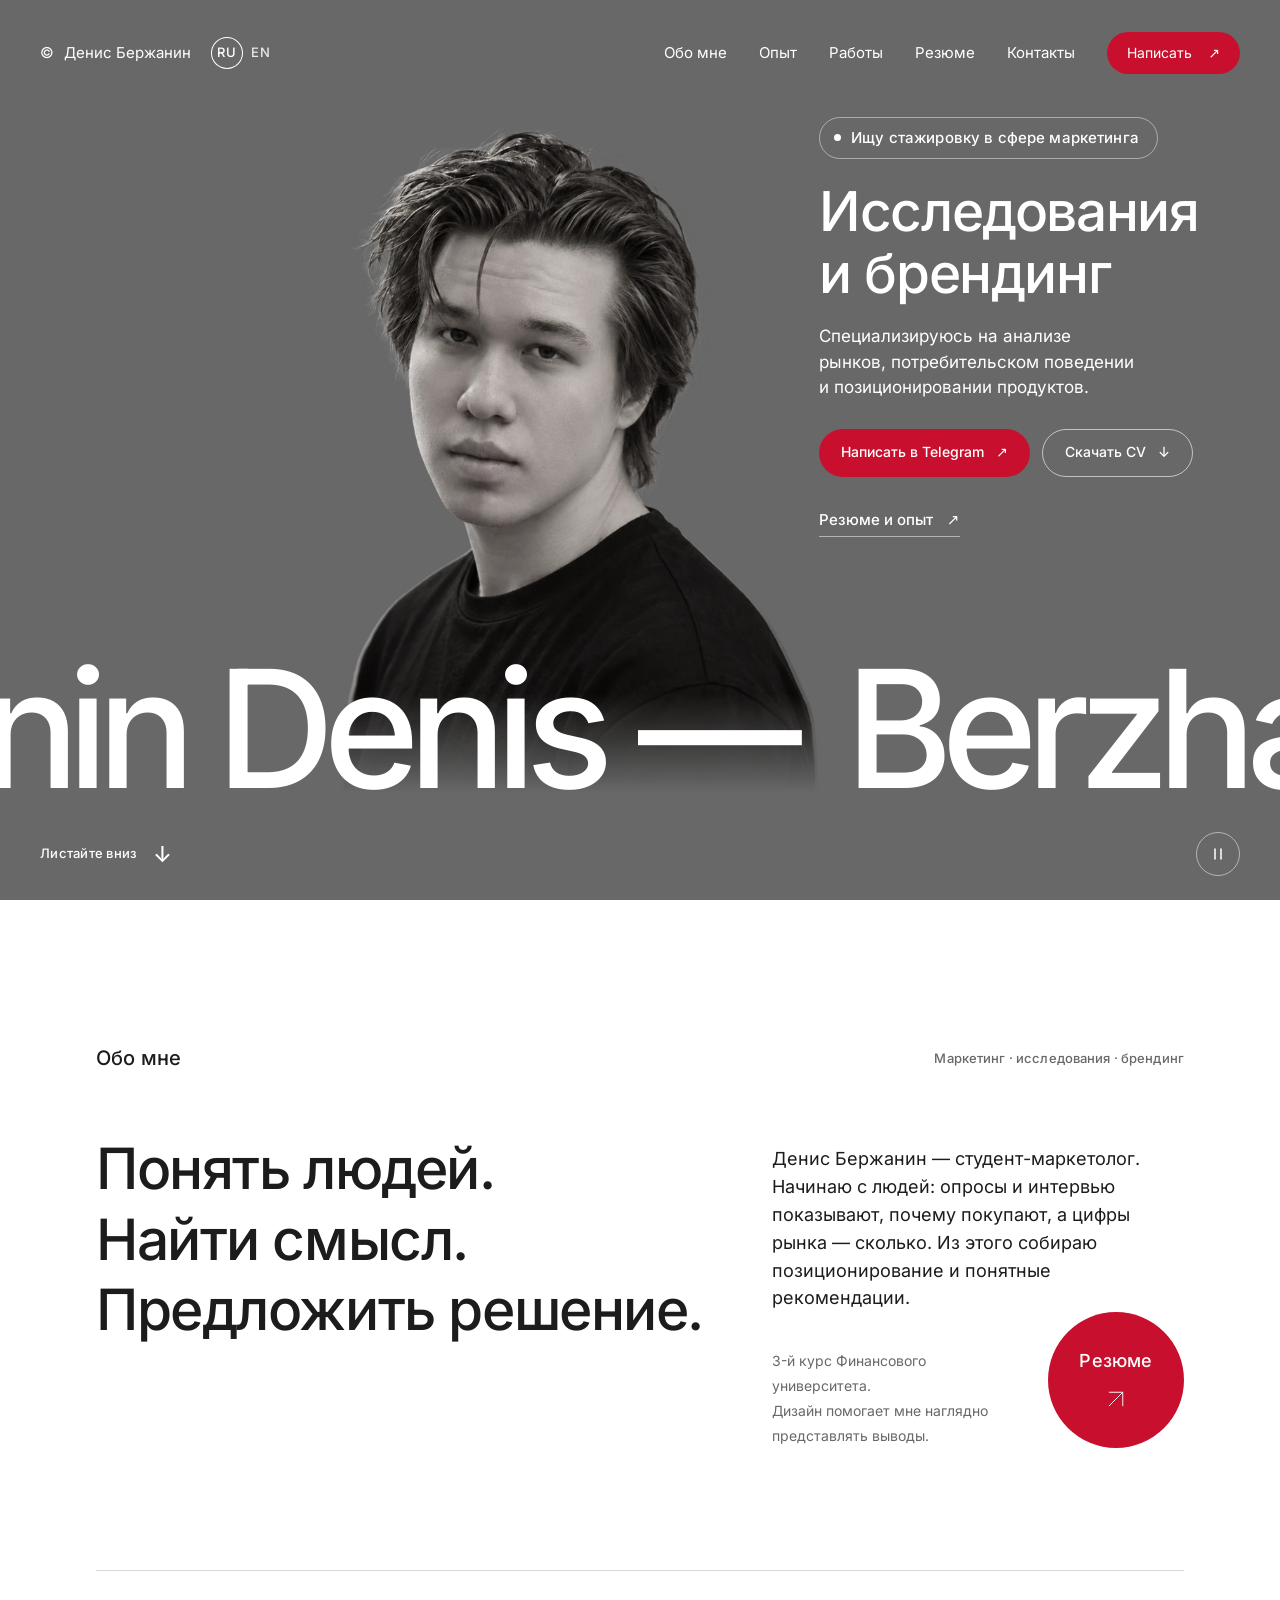
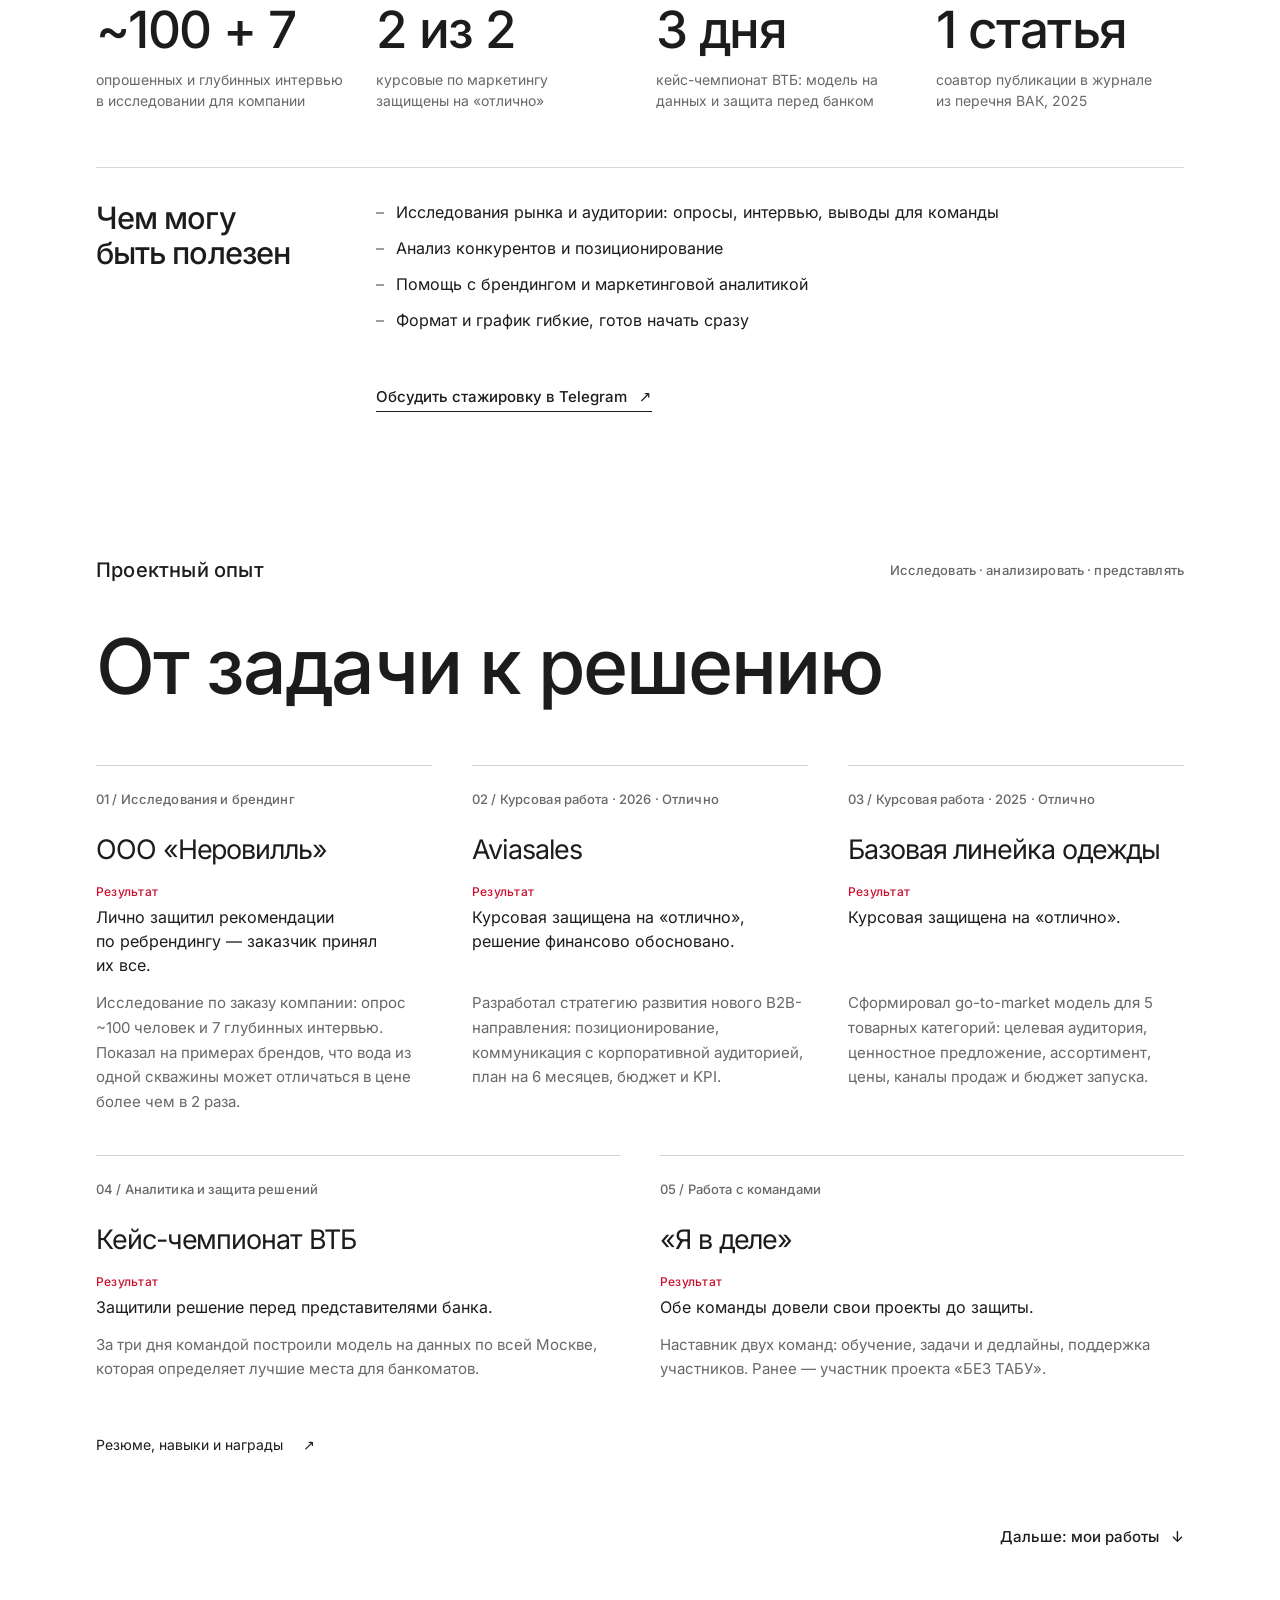
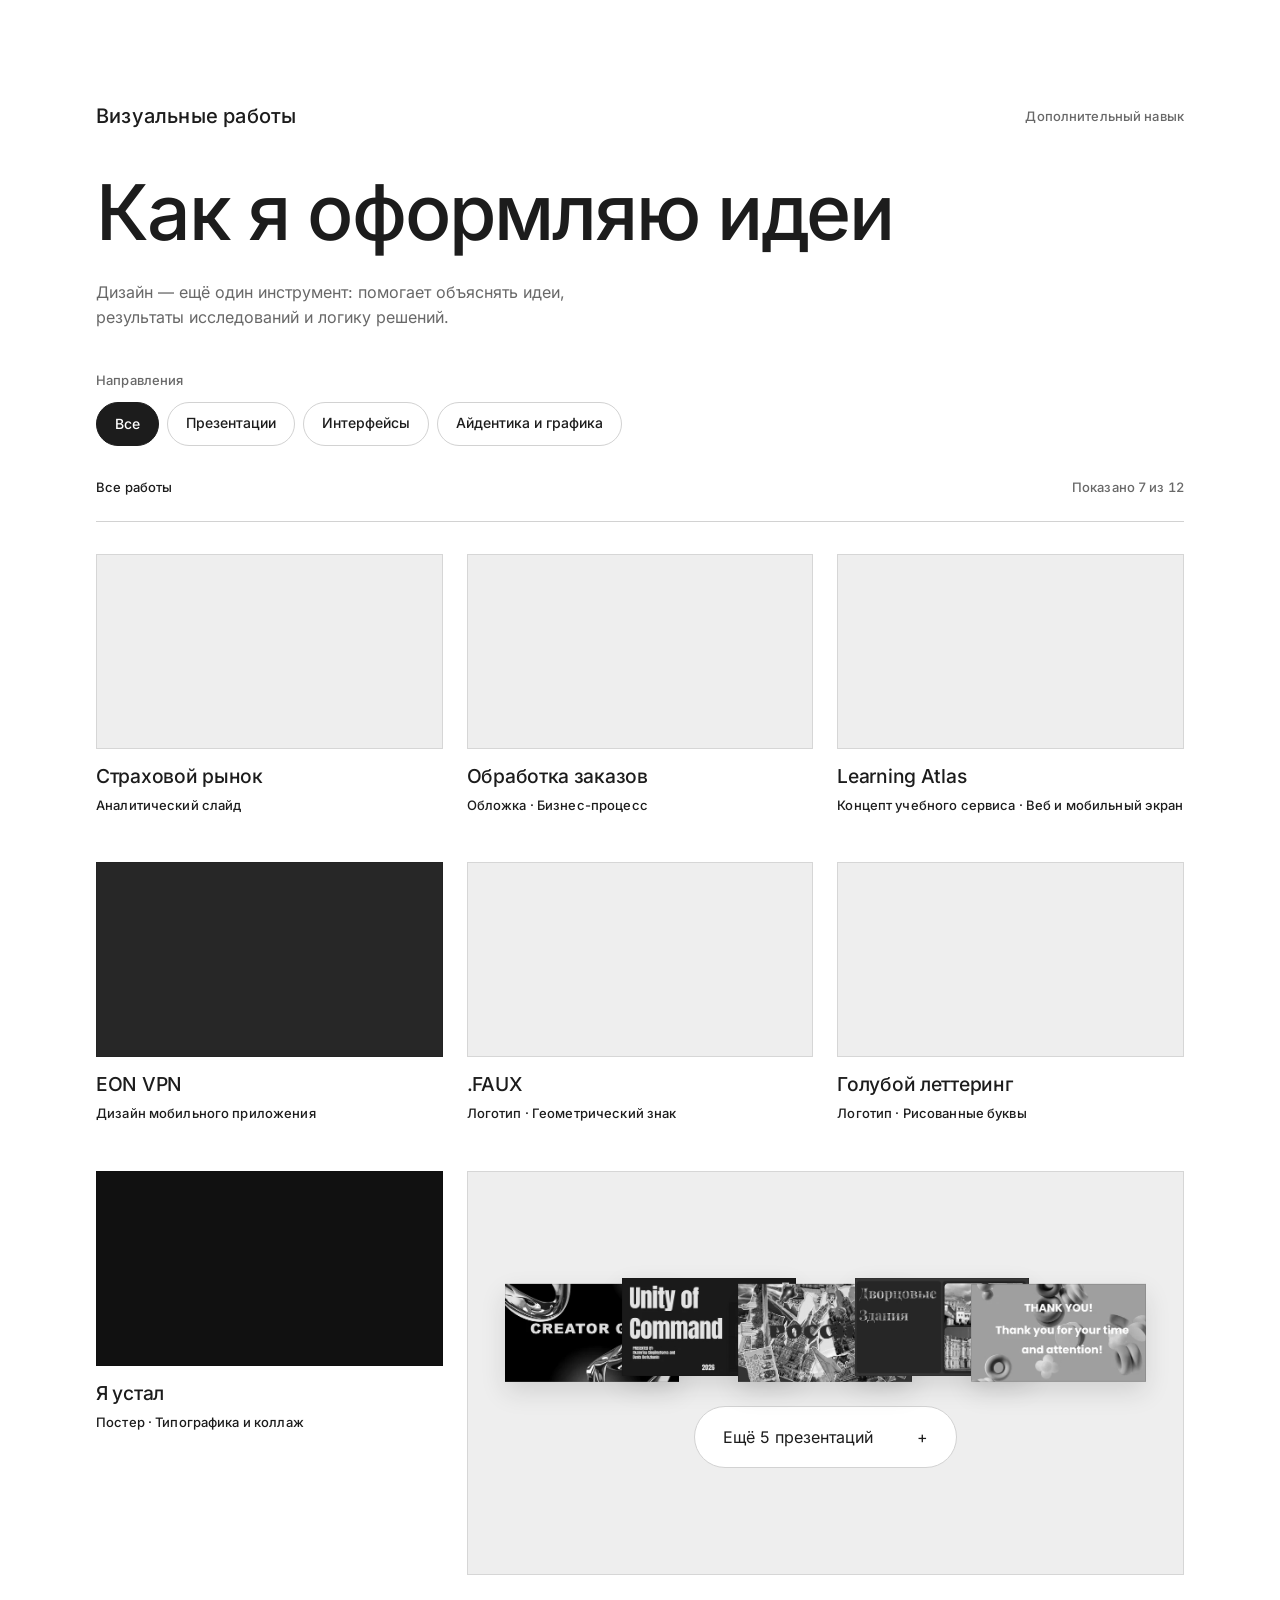
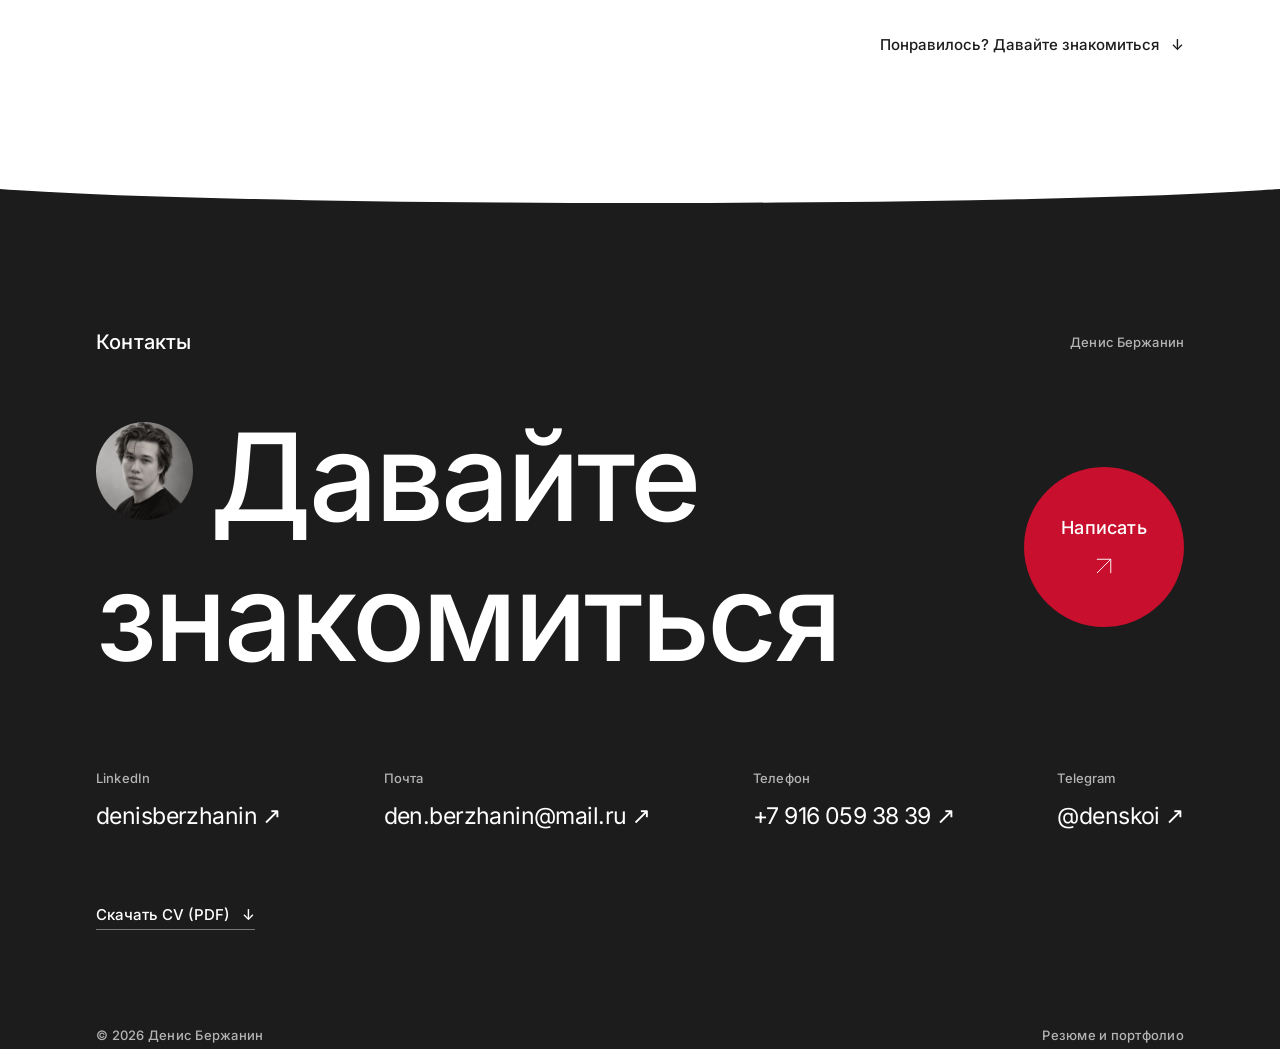
==== commit d9f5813e: "Контакты на главной: заголовок и красная кнопка в одной строке, контакты в ряд без линий Co-Authored" ====
--- a/index.html
+++ b/index.html
@@ -33,7 +33,7 @@
   <link rel="preload" href="assets/fonts/Inter-cyr.woff2" as="font" type="font/woff2" crossorigin>
   <link rel="preload" href="assets/fonts/InterDisplay500-cyr.woff2" as="font" type="font/woff2" crossorigin>
   <link rel="preload" href="assets/fonts/Inter-lat.woff2" as="font" type="font/woff2" crossorigin>
-  <link rel="stylesheet" href="styles.css?v=design-41">
+  <link rel="stylesheet" href="styles.css?v=design-43">
     <link rel="stylesheet" href="motion.css?v=motion-12">
   <script src="motion-boot.js?v=motion-9"></script>
   <script src="motion.js?v=motion-12" defer></script>
@@ -169,15 +169,14 @@
     </section>
     <section id="contact" class="contact">
       <div class="section-top"><p class="eyebrow">Контакты</p><span class="subtle">Денис Бержанин</span></div>
-      <h2 data-reveal><span class="contact-portrait"><img src="assets/portrait-1122.webp" srcset="assets/portrait-400.webp 400w, assets/portrait-800.webp 800w, assets/portrait-1122.webp 1122w" sizes="64px" decoding="async" alt="" width="1122" height="1402" loading="lazy"></span>Давайте<br>знакомиться</h2>
-      <div class="contact-line"><span class="contact-rule"></span><a class="round-link inverse magnetic" href="https://t.me/denskoi" target="_blank" rel="noopener"><span>Написать</span><svg viewBox="0 0 32 32" aria-hidden="true"><path d="M7 25L25 7M7 7h18v18"/></svg></a></div>
-      <a class="contact-cv" href="assets/denis-berzhanin-resume.pdf" download>Скачать CV (PDF) <span aria-hidden="true">↓</span></a>
+            <div class="contact-head"><h2 data-reveal><span class="contact-portrait"><img src="assets/portrait-1122.webp" srcset="assets/portrait-400.webp 400w, assets/portrait-800.webp 800w, assets/portrait-1122.webp 1122w" sizes="64px" decoding="async" alt="" width="1122" height="1402" loading="lazy"></span>Давайте<br>знакомиться</h2><a class="round-link inverse magnetic" href="https://t.me/denskoi" target="_blank" rel="noopener"><span>Написать</span><svg viewBox="0 0 32 32" aria-hidden="true"><path d="M7 25L25 7M7 7h18v18"/></svg></a></div>
       <div class="contact-links" role="group" aria-label="Связаться со мной">
         <a href="https://www.linkedin.com/in/denisberzhanin/" target="_blank" rel="noopener"><span>LinkedIn</span>denisberzhanin ↗</a>
         <a href="mailto:den.berzhanin@mail.ru"><span>Почта</span>den.berzhanin@mail.ru ↗</a>
         <a href="tel:+79160593839"><span>Телефон</span>+7&nbsp;916&nbsp;059&nbsp;38&nbsp;39 ↗</a>
         <a href="https://t.me/denskoi" target="_blank" rel="noopener"><span>Telegram</span>@denskoi ↗</a>
       </div>
+      <a class="contact-cv" href="assets/denis-berzhanin-resume.pdf" download>Скачать CV (PDF) <span aria-hidden="true">↓</span></a>
       <footer><span>© 2026 Денис Бержанин</span><span>Резюме и портфолио</span></footer>
     </section>
   </main>
--- a/styles.css
+++ b/styles.css
@@ -1276,3 +1276,19 @@
 @media print{.resume-photos,.cv-pdf{display:none!important}.cv-col article{break-inside:avoid}}
 
 .meta-sep{font-style:normal;color:#b3b3b3;letter-spacing:0;font-weight:400}
+
+/* Контакты на главной: заголовок и красная кнопка в одной строке, контакты в ряд по всей ширине, без линий */
+.contact-head{margin-top:56px;display:flex;align-items:center;justify-content:space-between;gap:32px}
+.contact-head h2{margin:0;font-size:clamp(44px,9.5vw,150px)}
+.contact-head .round-link{margin:0;width:160px;height:160px;flex-shrink:0}
+.contact:has(.contact-head) .contact-links{display:flex;flex-wrap:wrap;justify-content:space-between;gap:32px 40px;margin-top:80px}
+.contact:has(.contact-head) .contact-links a{font-size:clamp(16px,1.8vw,26px);white-space:nowrap;overflow-wrap:normal}
+.contact:has(.contact-head) .contact-cv{margin-top:48px}
+@media(max-width:600px){
+  .contact-head h2{font-size:clamp(36px,11vw,53px)}
+  .contact-head{flex-direction:column;align-items:stretch;gap:32px}
+  .contact-head .round-link{align-self:center;width:112px;height:112px;font-size:13px;gap:10px}
+  .contact:has(.contact-head) .contact-links{display:grid;grid-template-columns:1fr 1fr;gap:12px 16px;margin-top:40px}
+  .contact:has(.contact-head) .contact-links a{display:block;padding:8px 0;border:0;font-size:15px}
+  .contact:has(.contact-head) .contact-links a>span{margin-bottom:8px}
+}
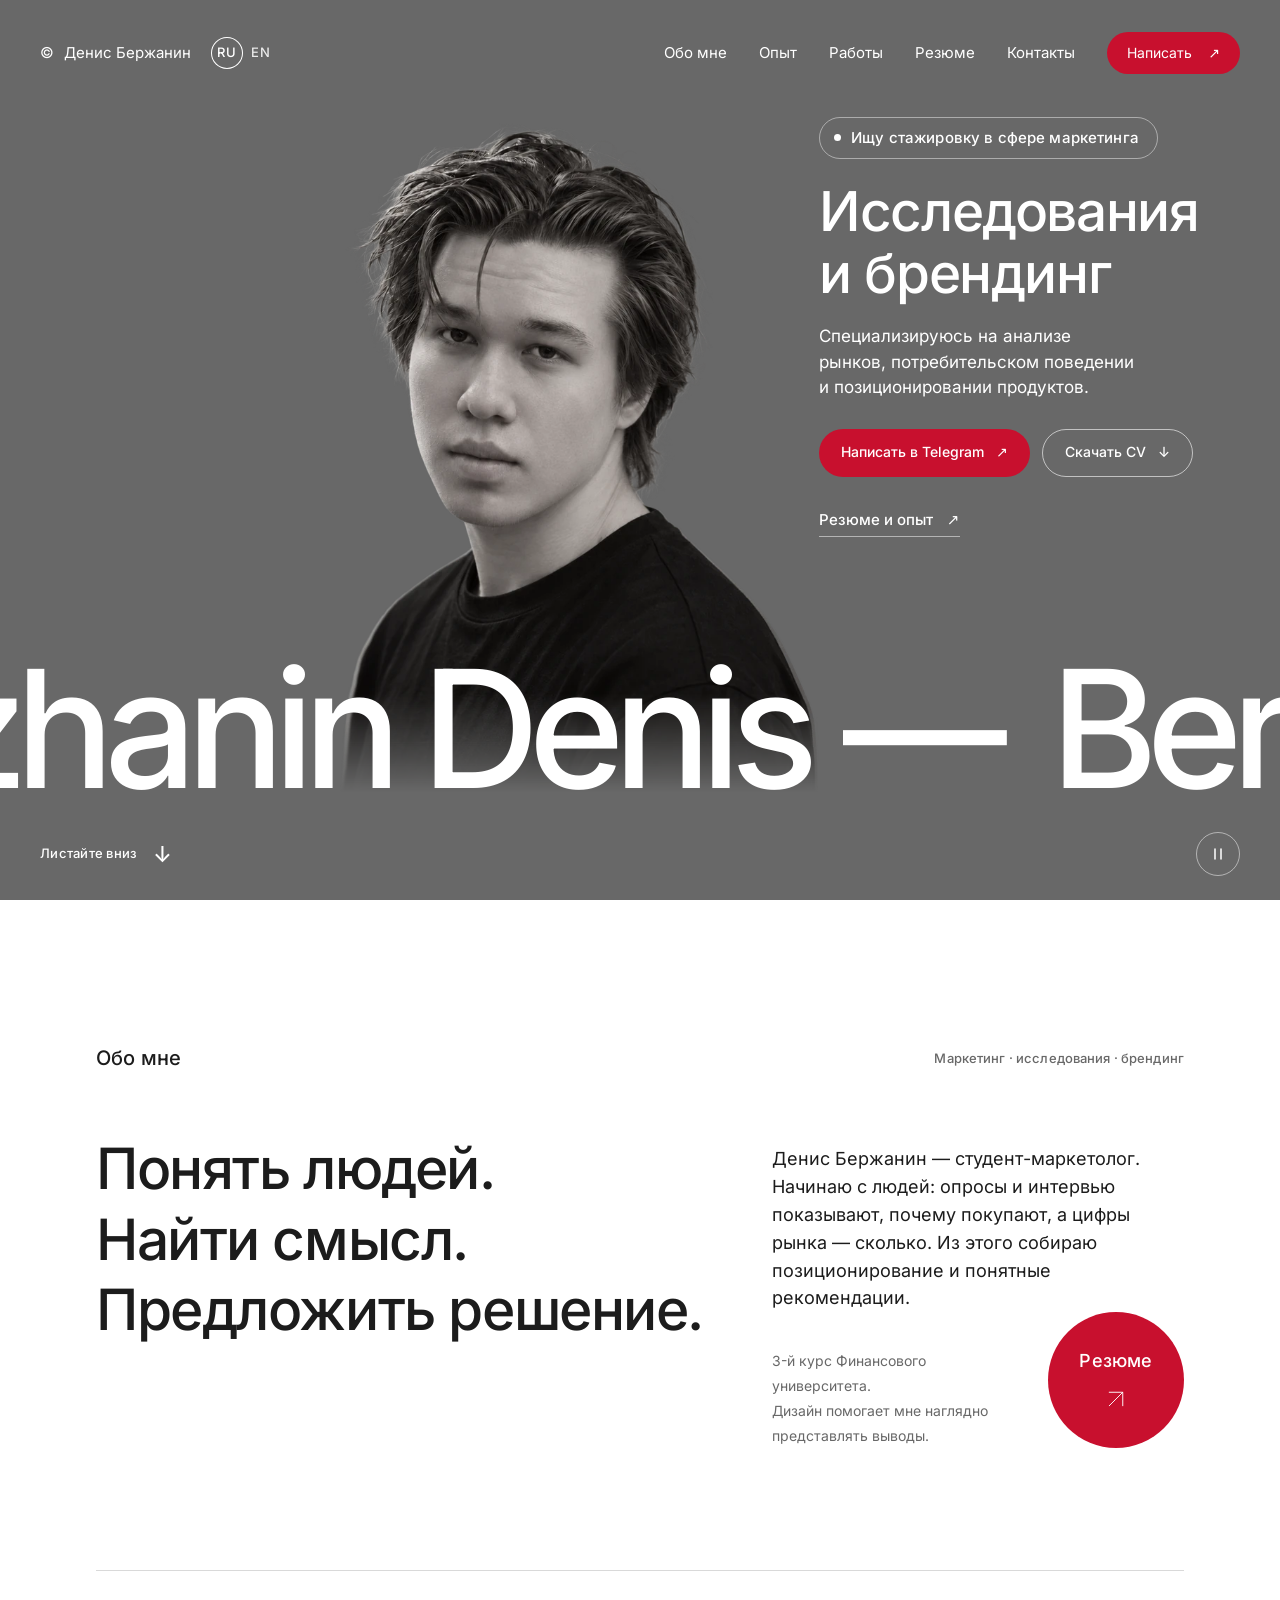
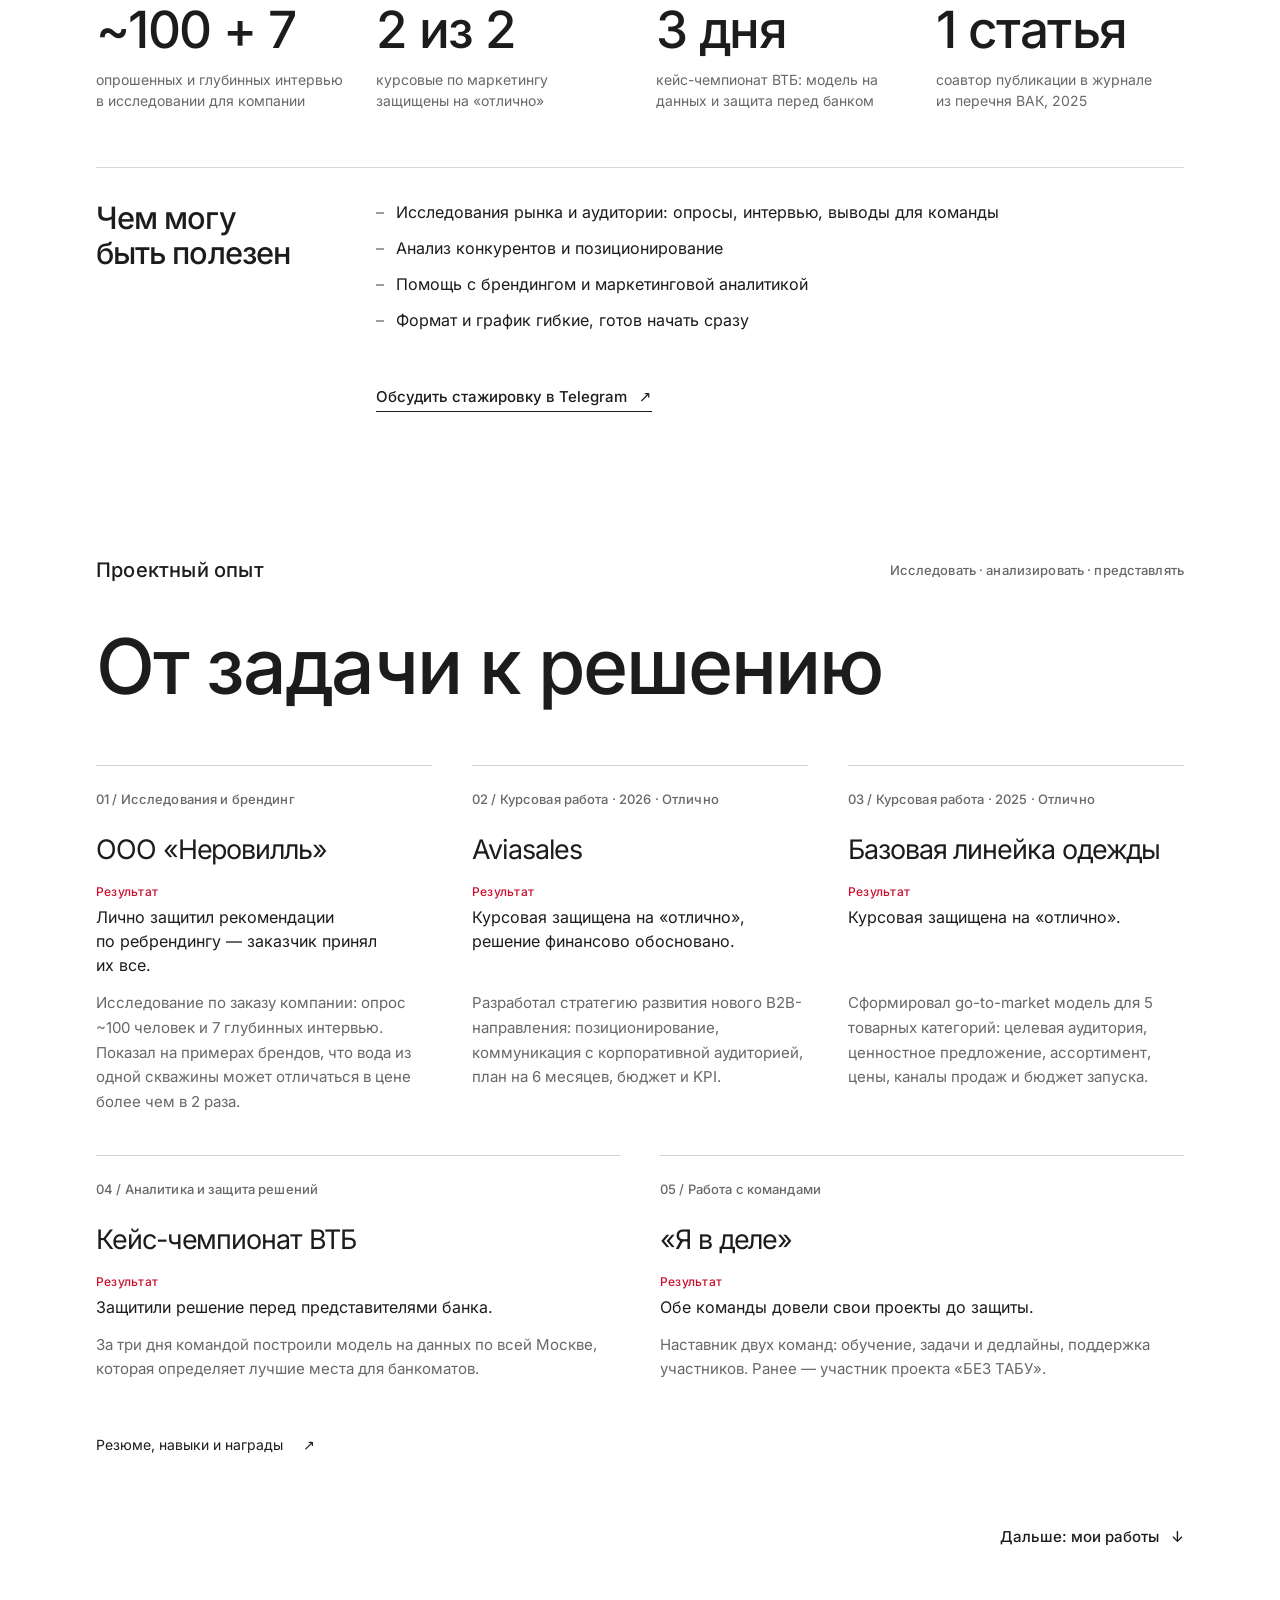
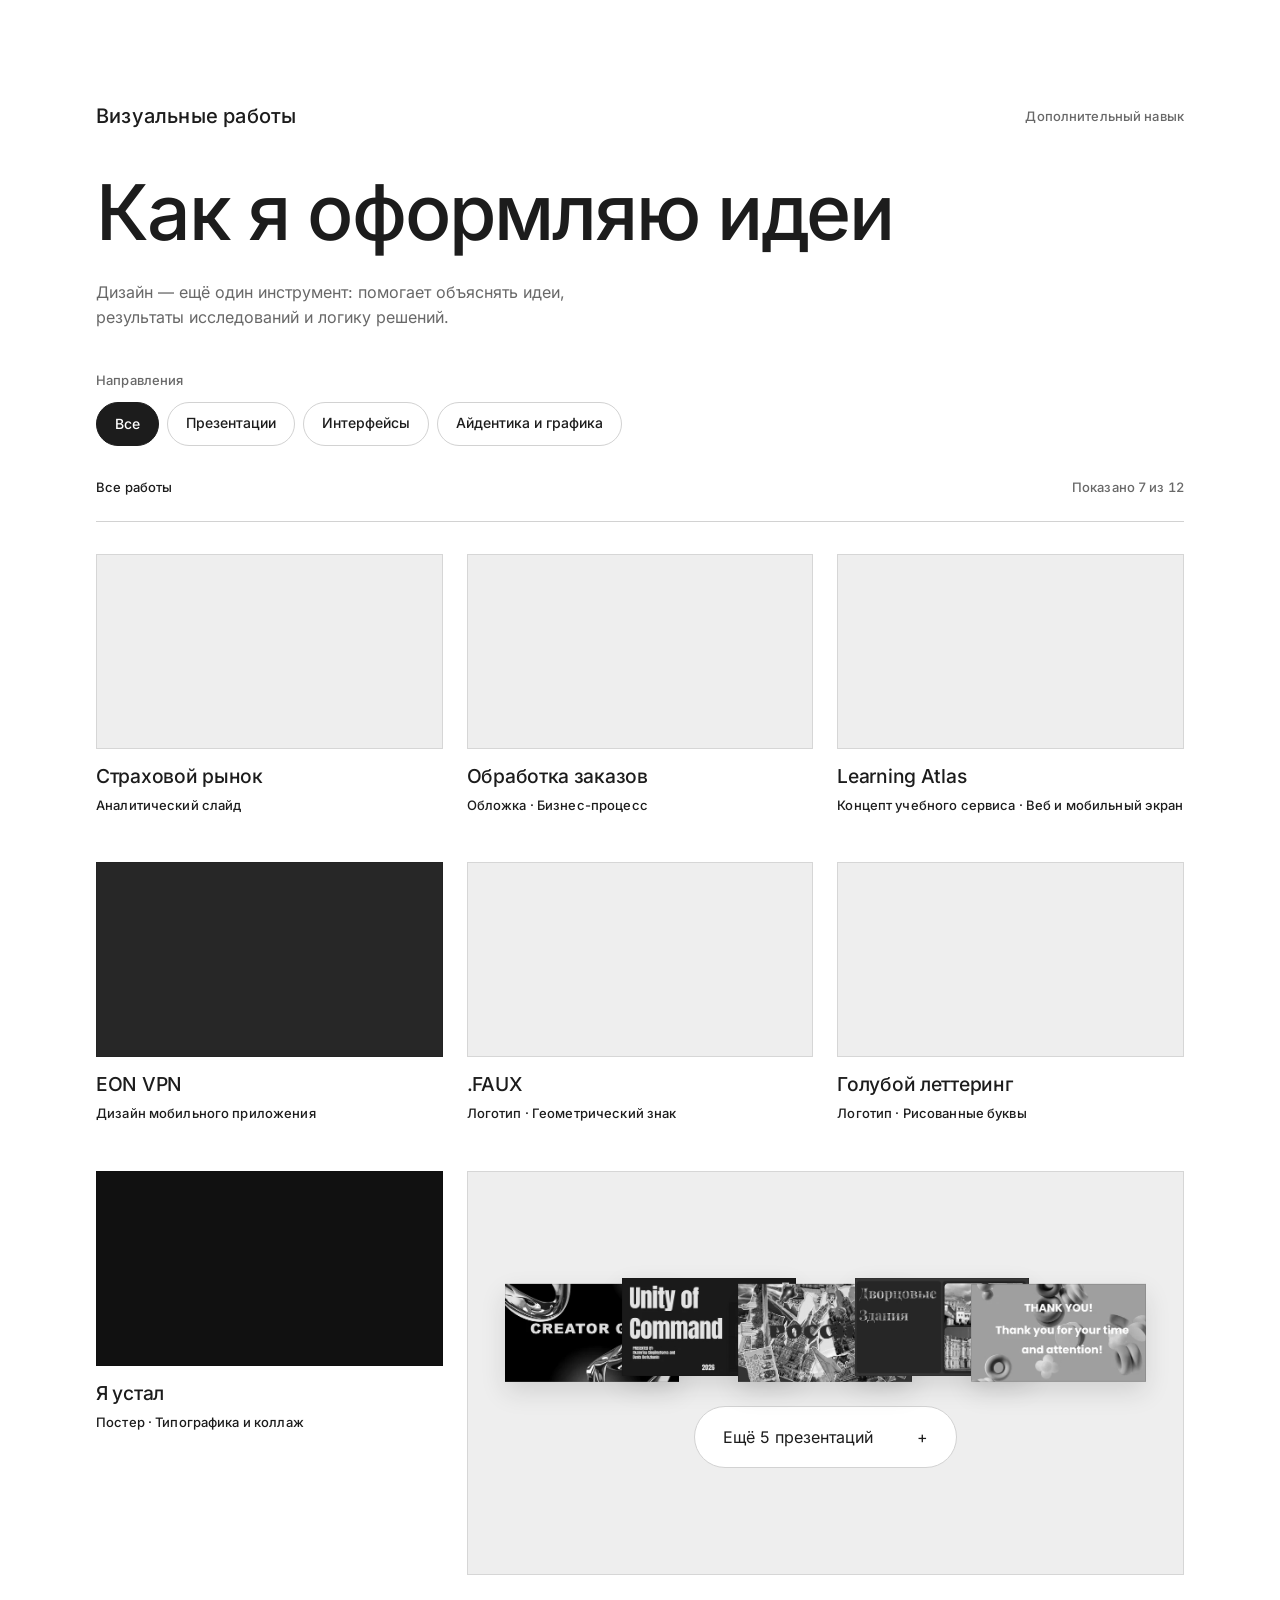
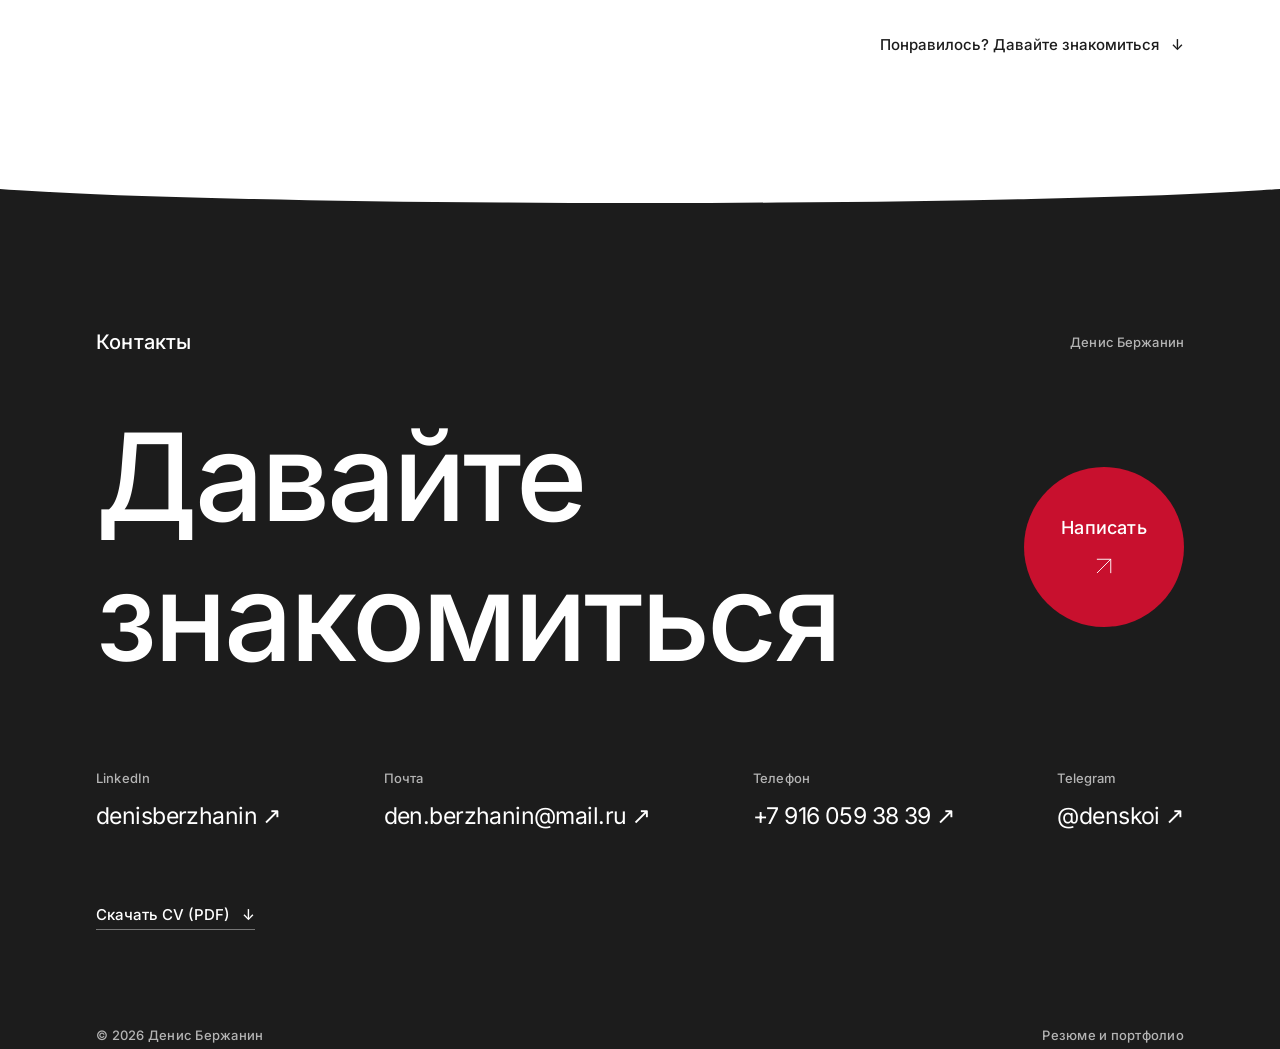
==== commit f545b1e1: "Контакты: убрать фото из заголовка Co-Authored-By: Claude Sonnet 5.5 <noreply@anthropic.com> Claude-" ====
--- a/index.html
+++ b/index.html
@@ -33,7 +33,7 @@
   <link rel="preload" href="assets/fonts/Inter-cyr.woff2" as="font" type="font/woff2" crossorigin>
   <link rel="preload" href="assets/fonts/InterDisplay500-cyr.woff2" as="font" type="font/woff2" crossorigin>
   <link rel="preload" href="assets/fonts/Inter-lat.woff2" as="font" type="font/woff2" crossorigin>
-  <link rel="stylesheet" href="styles.css?v=design-43">
+  <link rel="stylesheet" href="styles.css?v=design-44">
     <link rel="stylesheet" href="motion.css?v=motion-12">
   <script src="motion-boot.js?v=motion-9"></script>
   <script src="motion.js?v=motion-12" defer></script>
@@ -169,7 +169,7 @@
     </section>
     <section id="contact" class="contact">
       <div class="section-top"><p class="eyebrow">Контакты</p><span class="subtle">Денис Бержанин</span></div>
-            <div class="contact-head"><h2 data-reveal><span class="contact-portrait"><img src="assets/portrait-1122.webp" srcset="assets/portrait-400.webp 400w, assets/portrait-800.webp 800w, assets/portrait-1122.webp 1122w" sizes="64px" decoding="async" alt="" width="1122" height="1402" loading="lazy"></span>Давайте<br>знакомиться</h2><a class="round-link inverse magnetic" href="https://t.me/denskoi" target="_blank" rel="noopener"><span>Написать</span><svg viewBox="0 0 32 32" aria-hidden="true"><path d="M7 25L25 7M7 7h18v18"/></svg></a></div>
+            <div class="contact-head"><h2 data-reveal>Давайте<br>знакомиться</h2><a class="round-link inverse magnetic" href="https://t.me/denskoi" target="_blank" rel="noopener"><span>Написать</span><svg viewBox="0 0 32 32" aria-hidden="true"><path d="M7 25L25 7M7 7h18v18"/></svg></a></div>
       <div class="contact-links" role="group" aria-label="Связаться со мной">
         <a href="https://www.linkedin.com/in/denisberzhanin/" target="_blank" rel="noopener"><span>LinkedIn</span>denisberzhanin ↗</a>
         <a href="mailto:den.berzhanin@mail.ru"><span>Почта</span>den.berzhanin@mail.ru ↗</a>
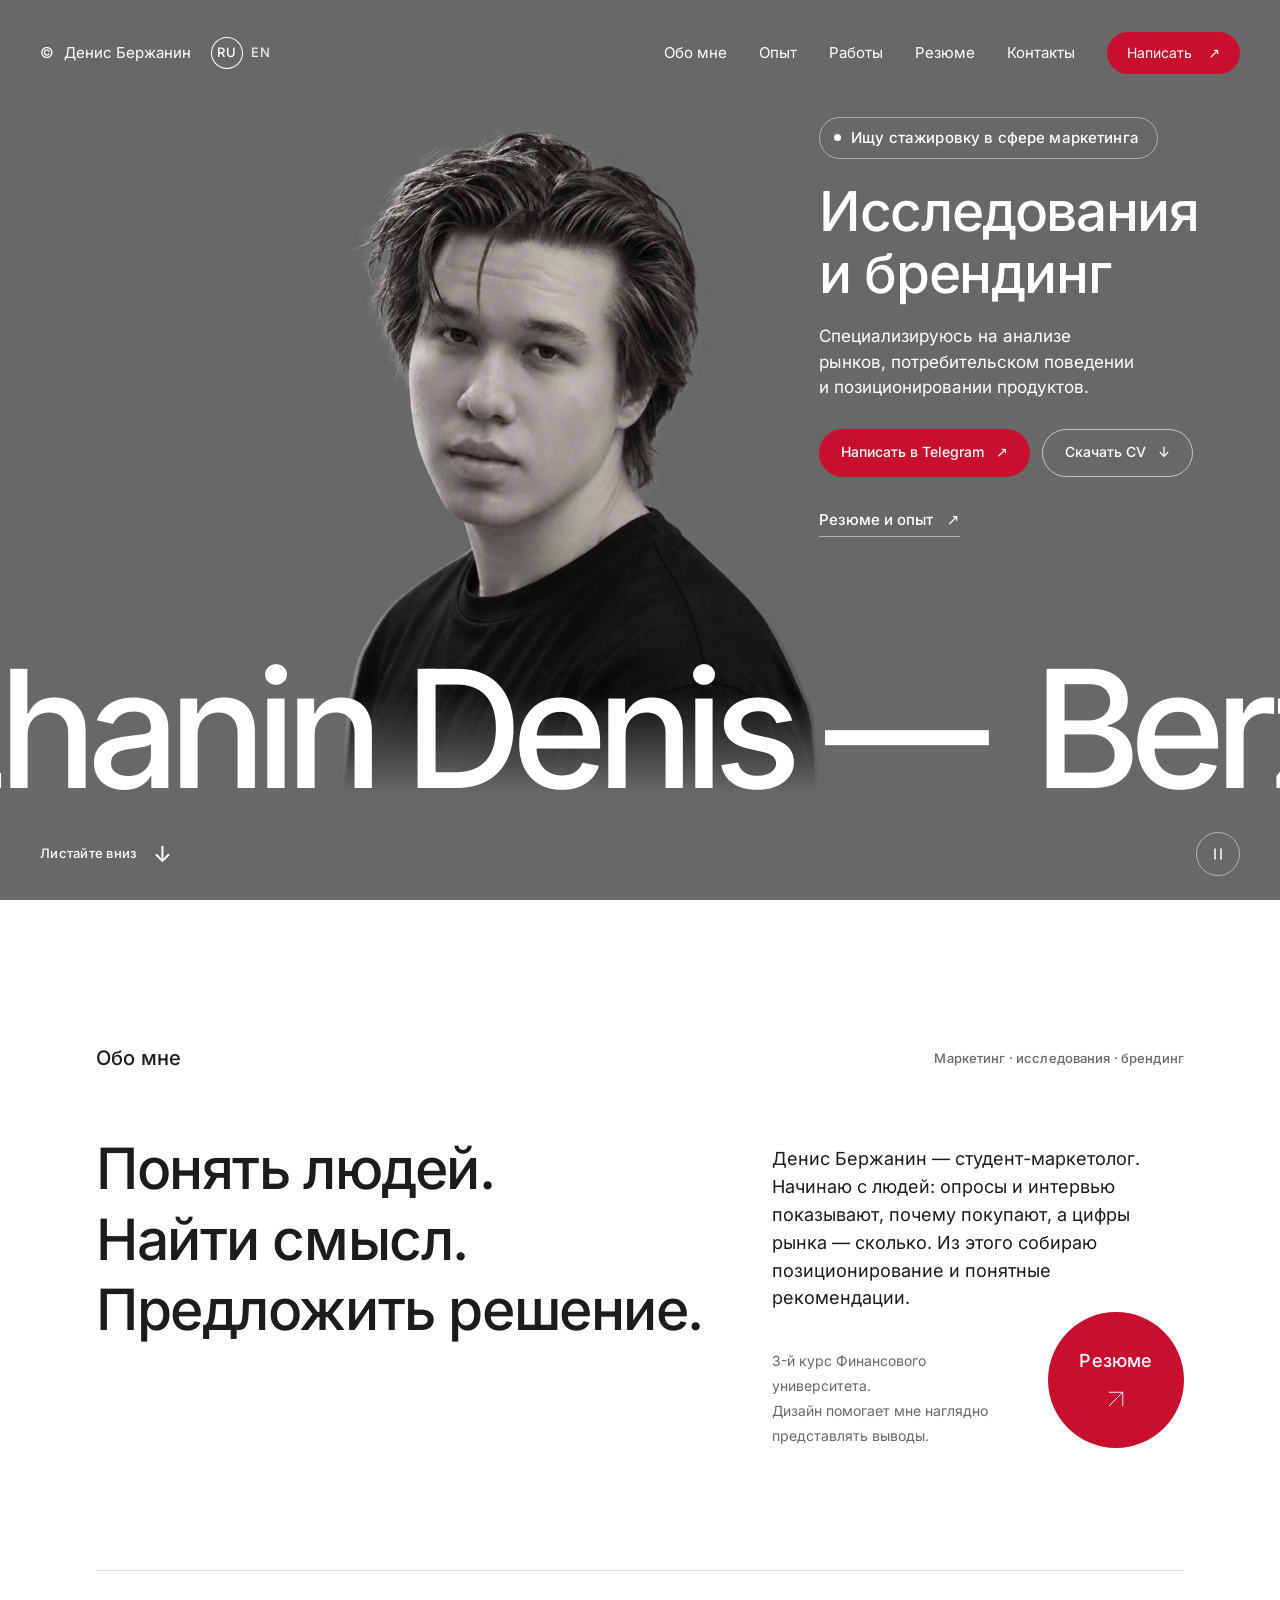
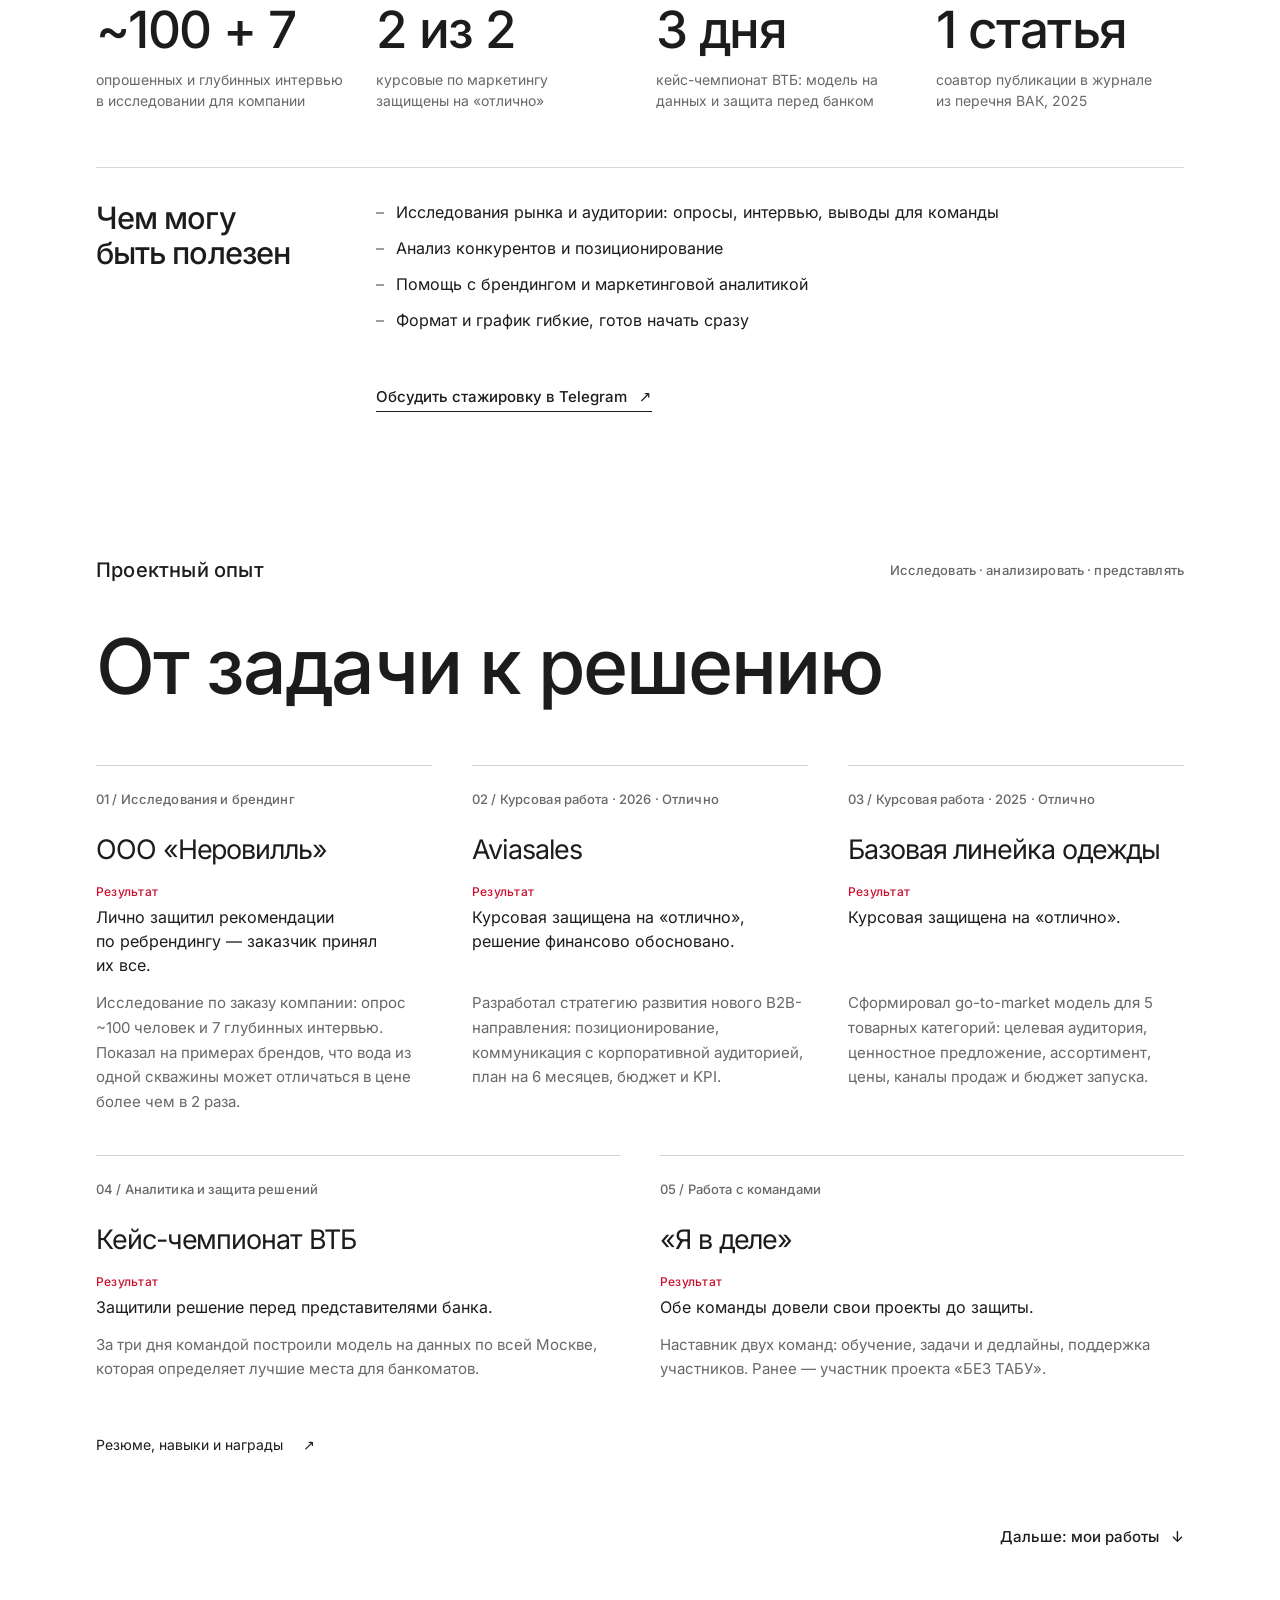
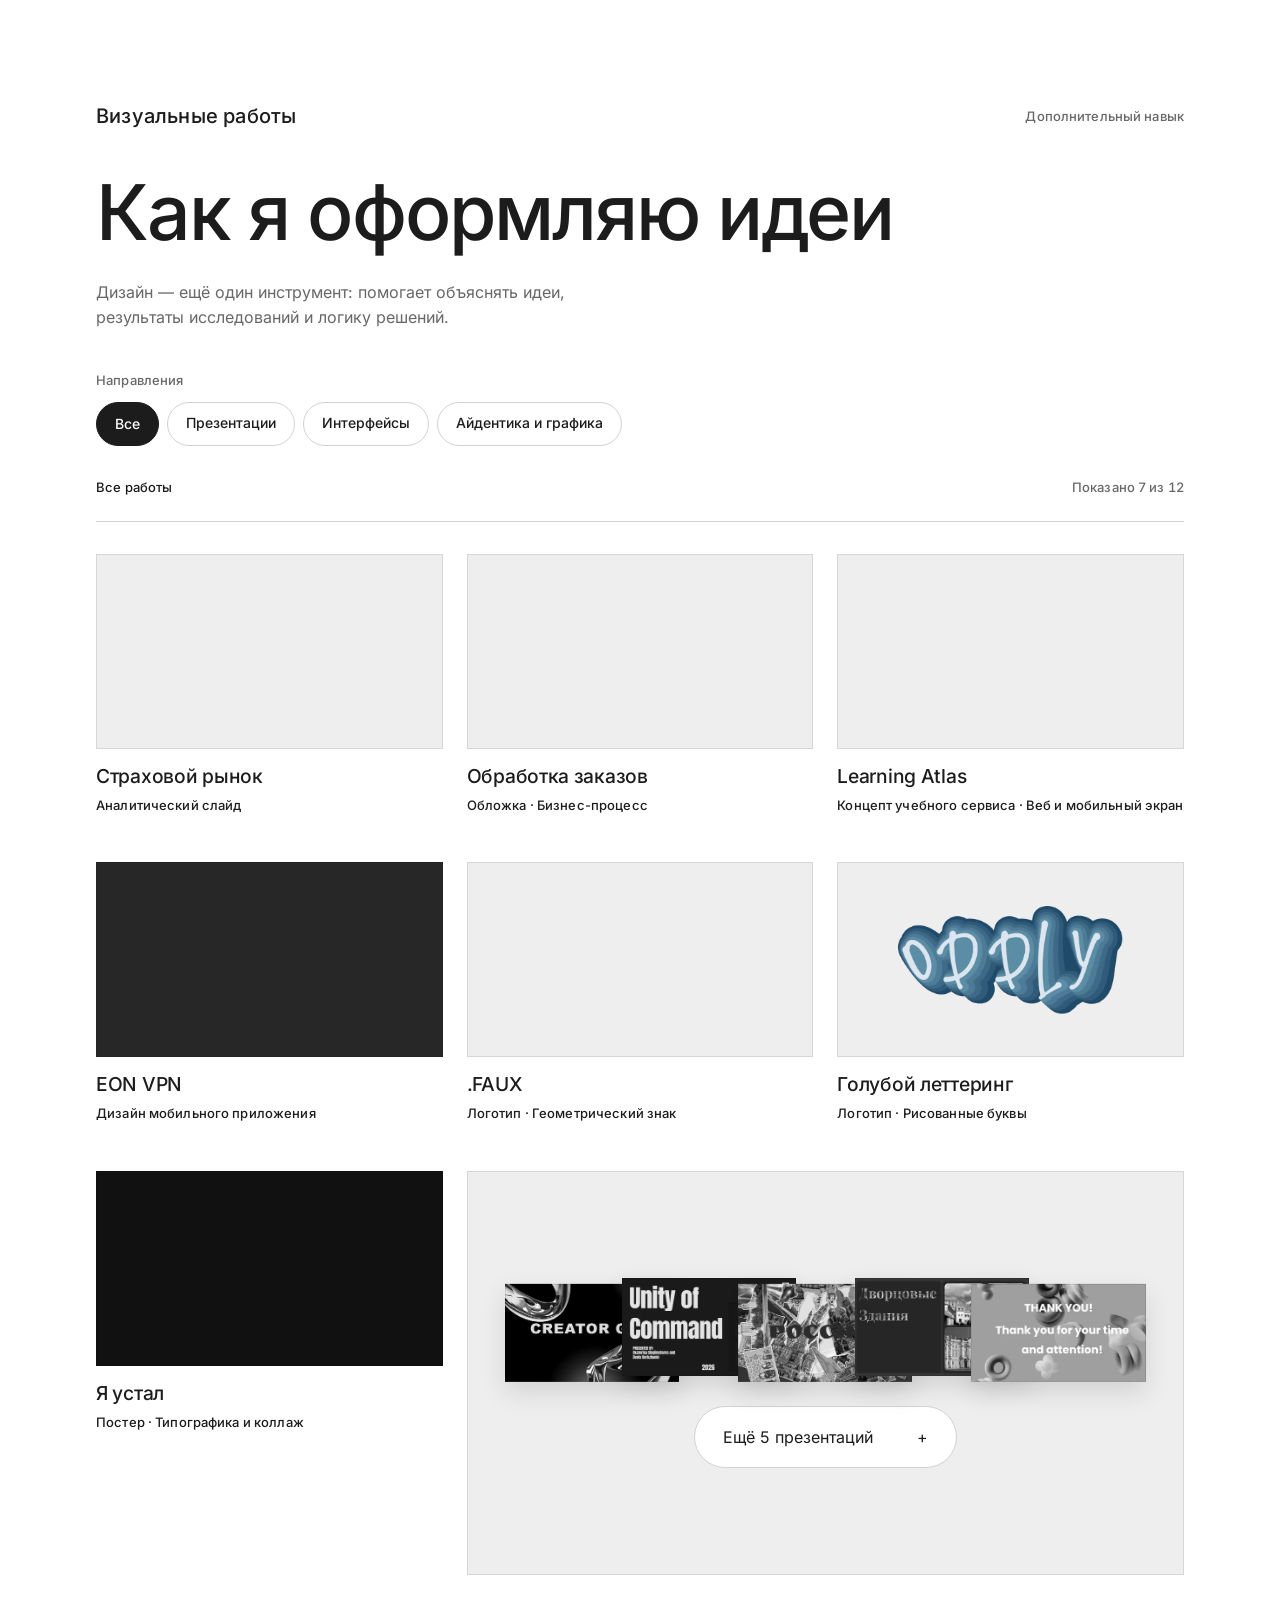
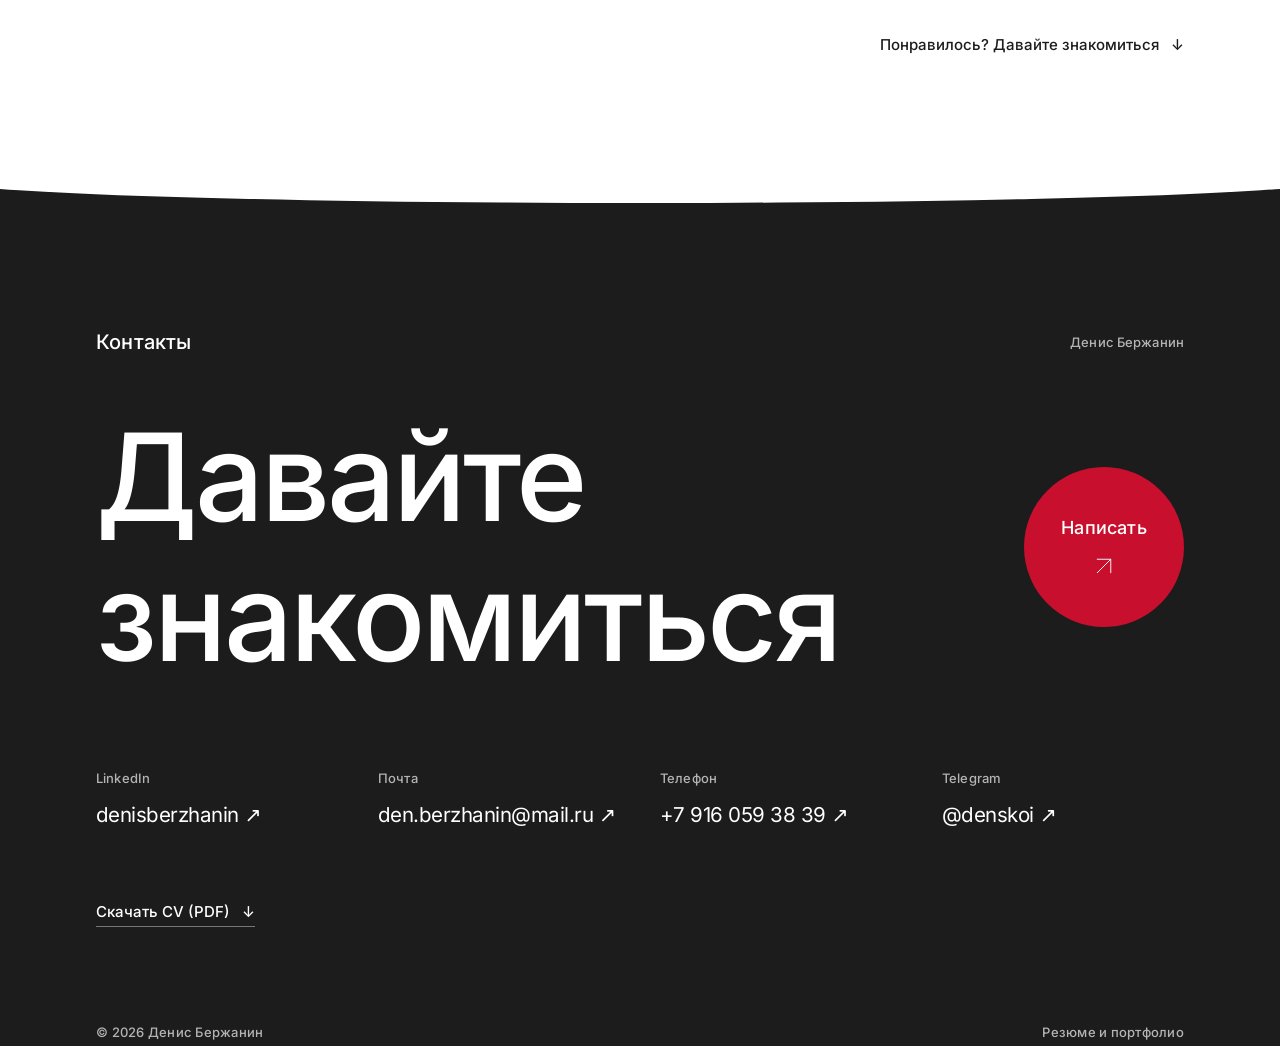
==== commit 146da32c: "Контакты: равные колонки вместо разных отступов Co-Authored-By: Claude Opus 5.5 <noreply@anthropic.c" ====
--- a/index.html
+++ b/index.html
@@ -33,7 +33,7 @@
   <link rel="preload" href="assets/fonts/Inter-cyr.woff2" as="font" type="font/woff2" crossorigin>
   <link rel="preload" href="assets/fonts/InterDisplay500-cyr.woff2" as="font" type="font/woff2" crossorigin>
   <link rel="preload" href="assets/fonts/Inter-lat.woff2" as="font" type="font/woff2" crossorigin>
-  <link rel="stylesheet" href="styles.css?v=design-44">
+  <link rel="stylesheet" href="styles.css?v=design-45">
     <link rel="stylesheet" href="motion.css?v=motion-12">
   <script src="motion-boot.js?v=motion-9"></script>
   <script src="motion.js?v=motion-12" defer></script>
--- a/styles.css
+++ b/styles.css
@@ -1281,8 +1281,9 @@
 .contact-head{margin-top:56px;display:flex;align-items:center;justify-content:space-between;gap:32px}
 .contact-head h2{margin:0;font-size:clamp(44px,9.5vw,150px)}
 .contact-head .round-link{margin:0;width:160px;height:160px;flex-shrink:0}
-.contact:has(.contact-head) .contact-links{display:flex;flex-wrap:wrap;justify-content:space-between;gap:32px 40px;margin-top:80px}
-.contact:has(.contact-head) .contact-links a{font-size:clamp(16px,1.8vw,26px);white-space:nowrap;overflow-wrap:normal}
+.contact:has(.contact-head) .contact-links{display:grid;grid-template-columns:repeat(4,minmax(0,1fr));gap:32px 40px;margin-top:80px}
+@media(max-width:1100px){.contact:has(.contact-head) .contact-links{grid-template-columns:repeat(2,minmax(0,1fr))}}
+.contact:has(.contact-head) .contact-links a{font-size:clamp(16px,1.6vw,24px);white-space:nowrap;overflow-wrap:normal}
 .contact:has(.contact-head) .contact-cv{margin-top:48px}
 @media(max-width:600px){
   .contact-head h2{font-size:clamp(36px,11vw,53px)}
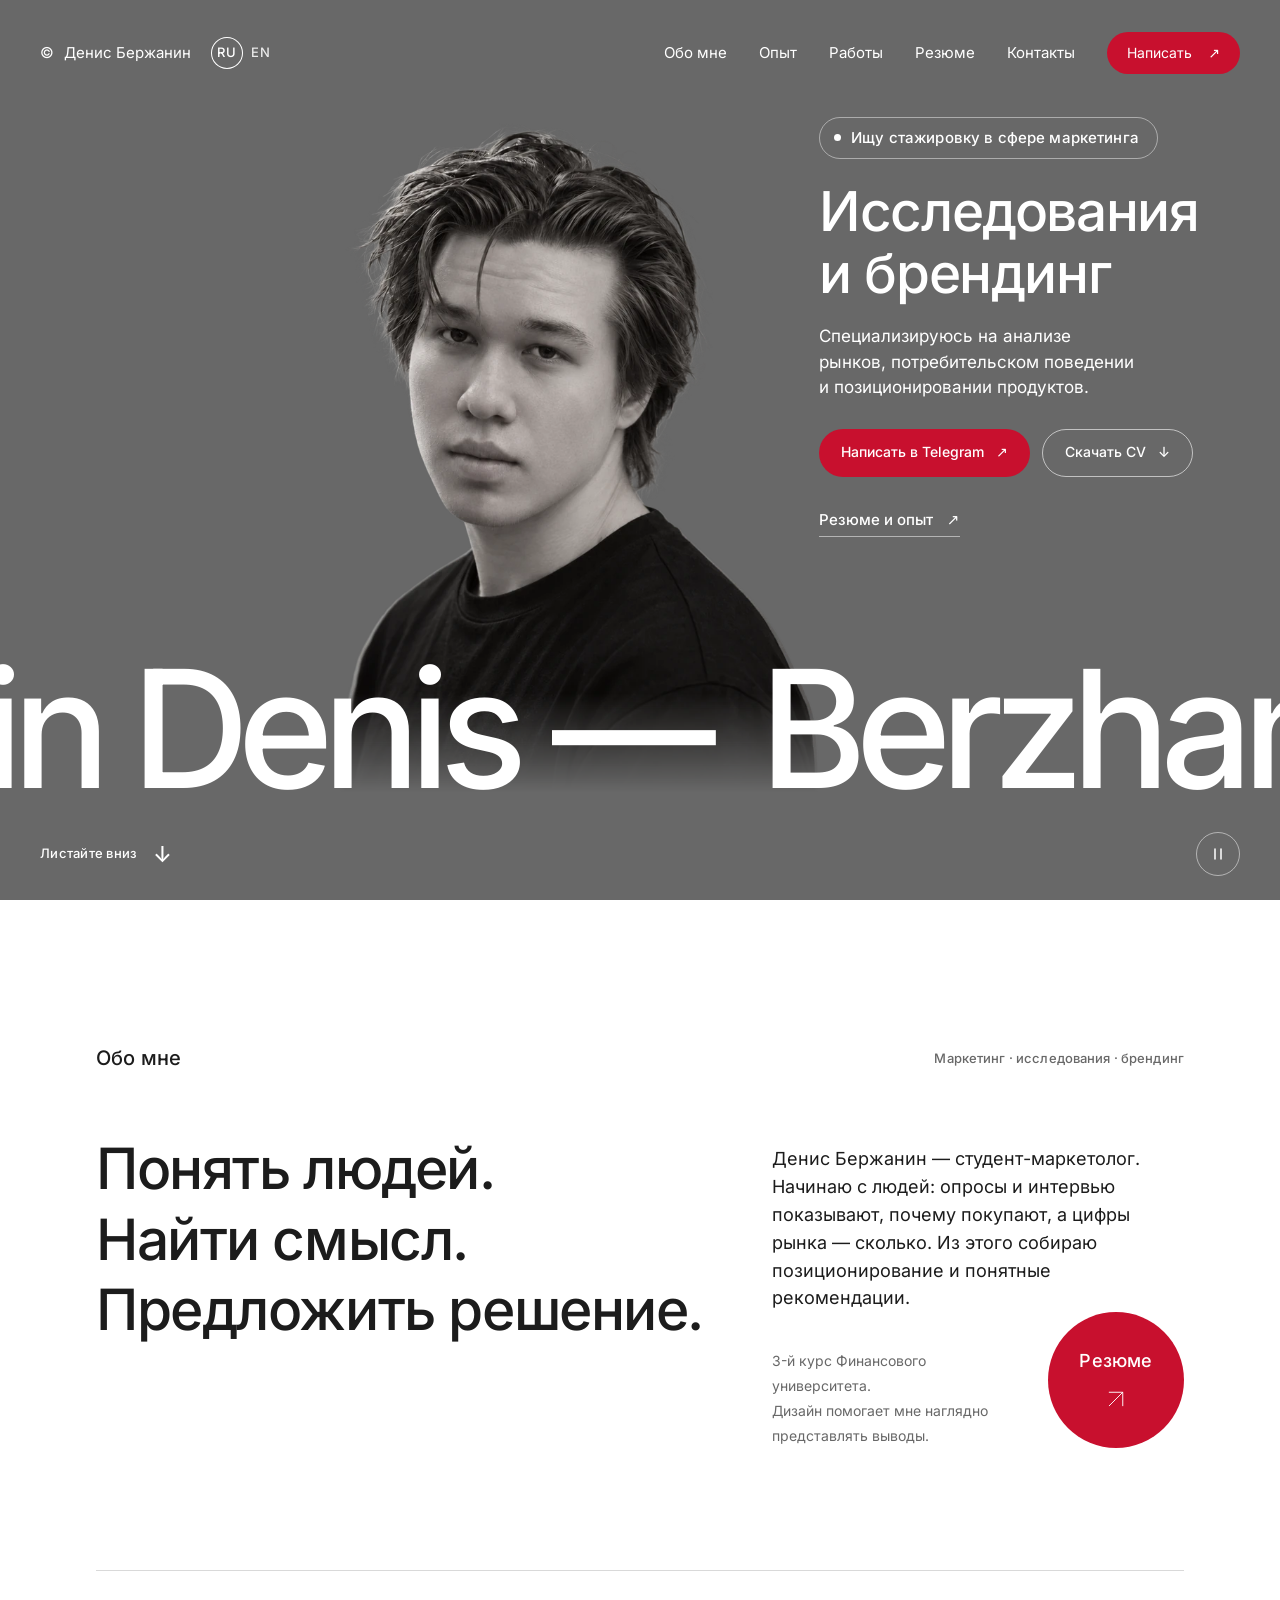
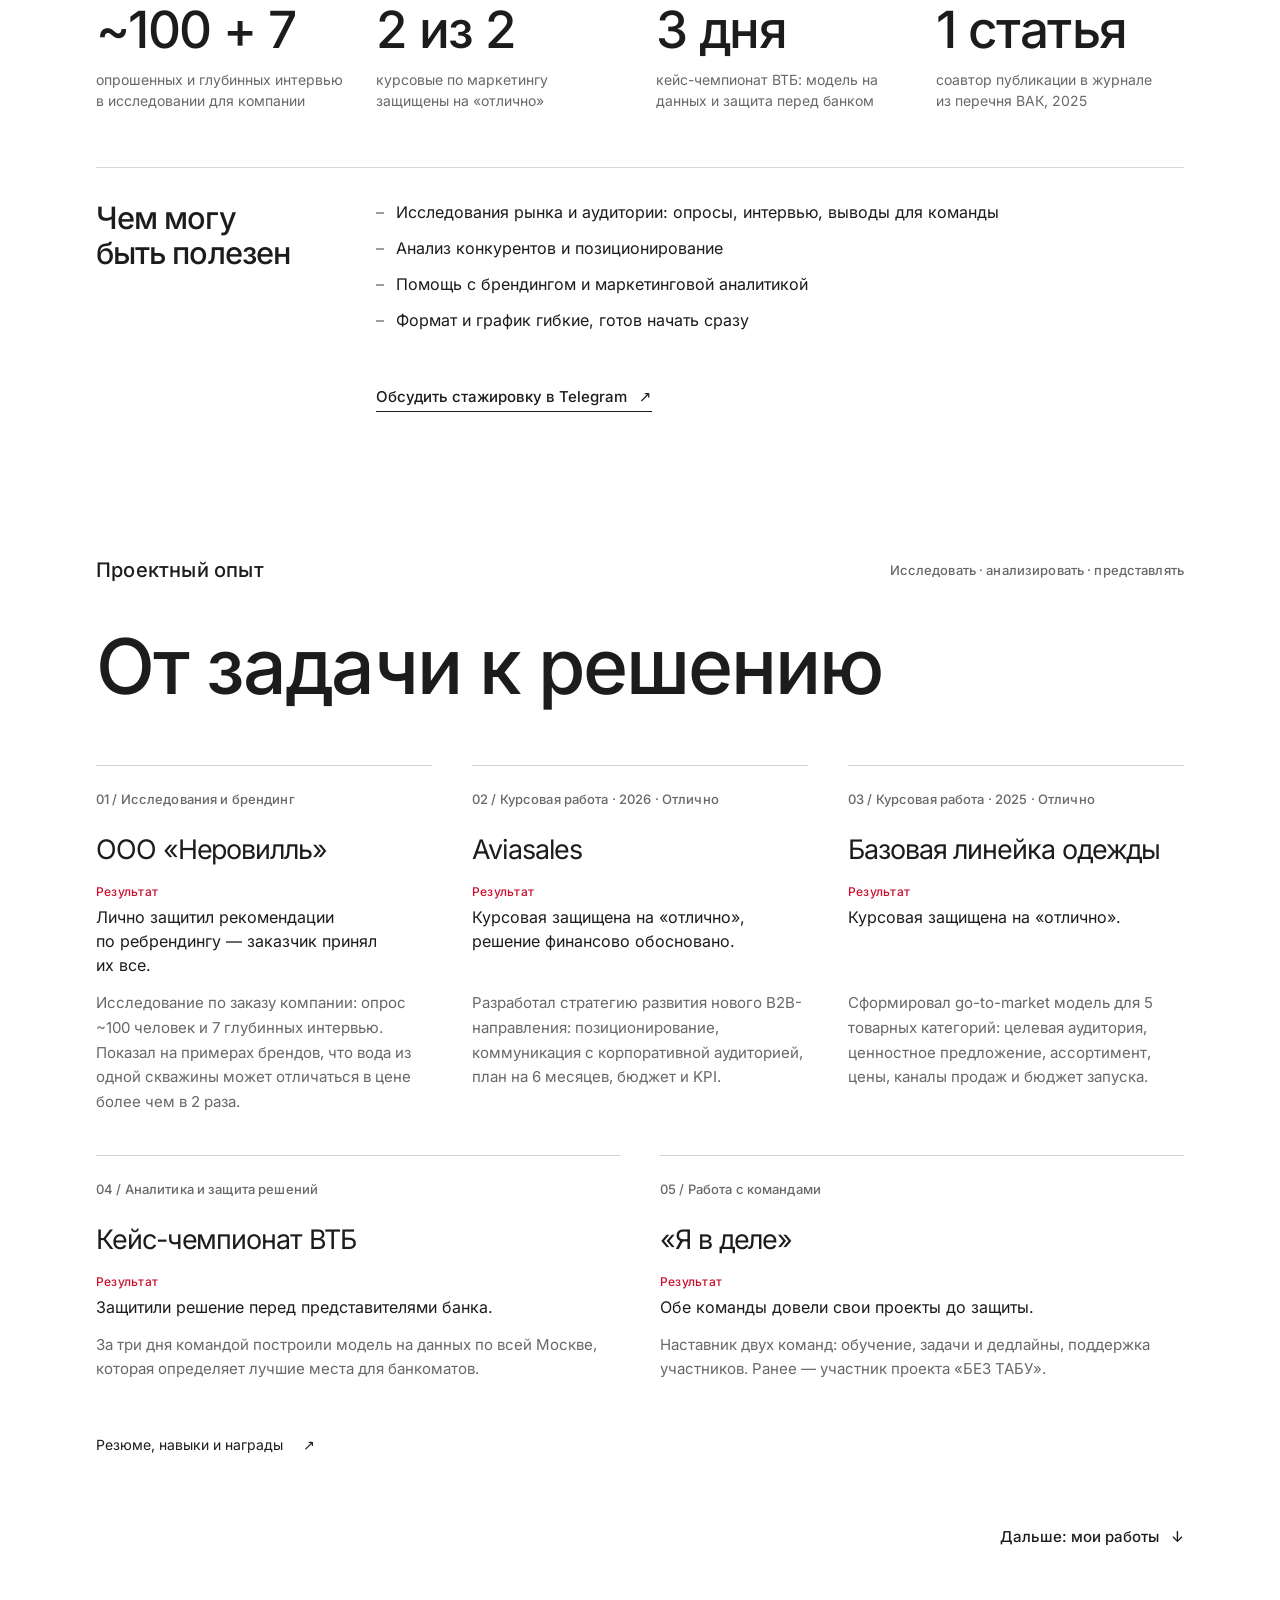
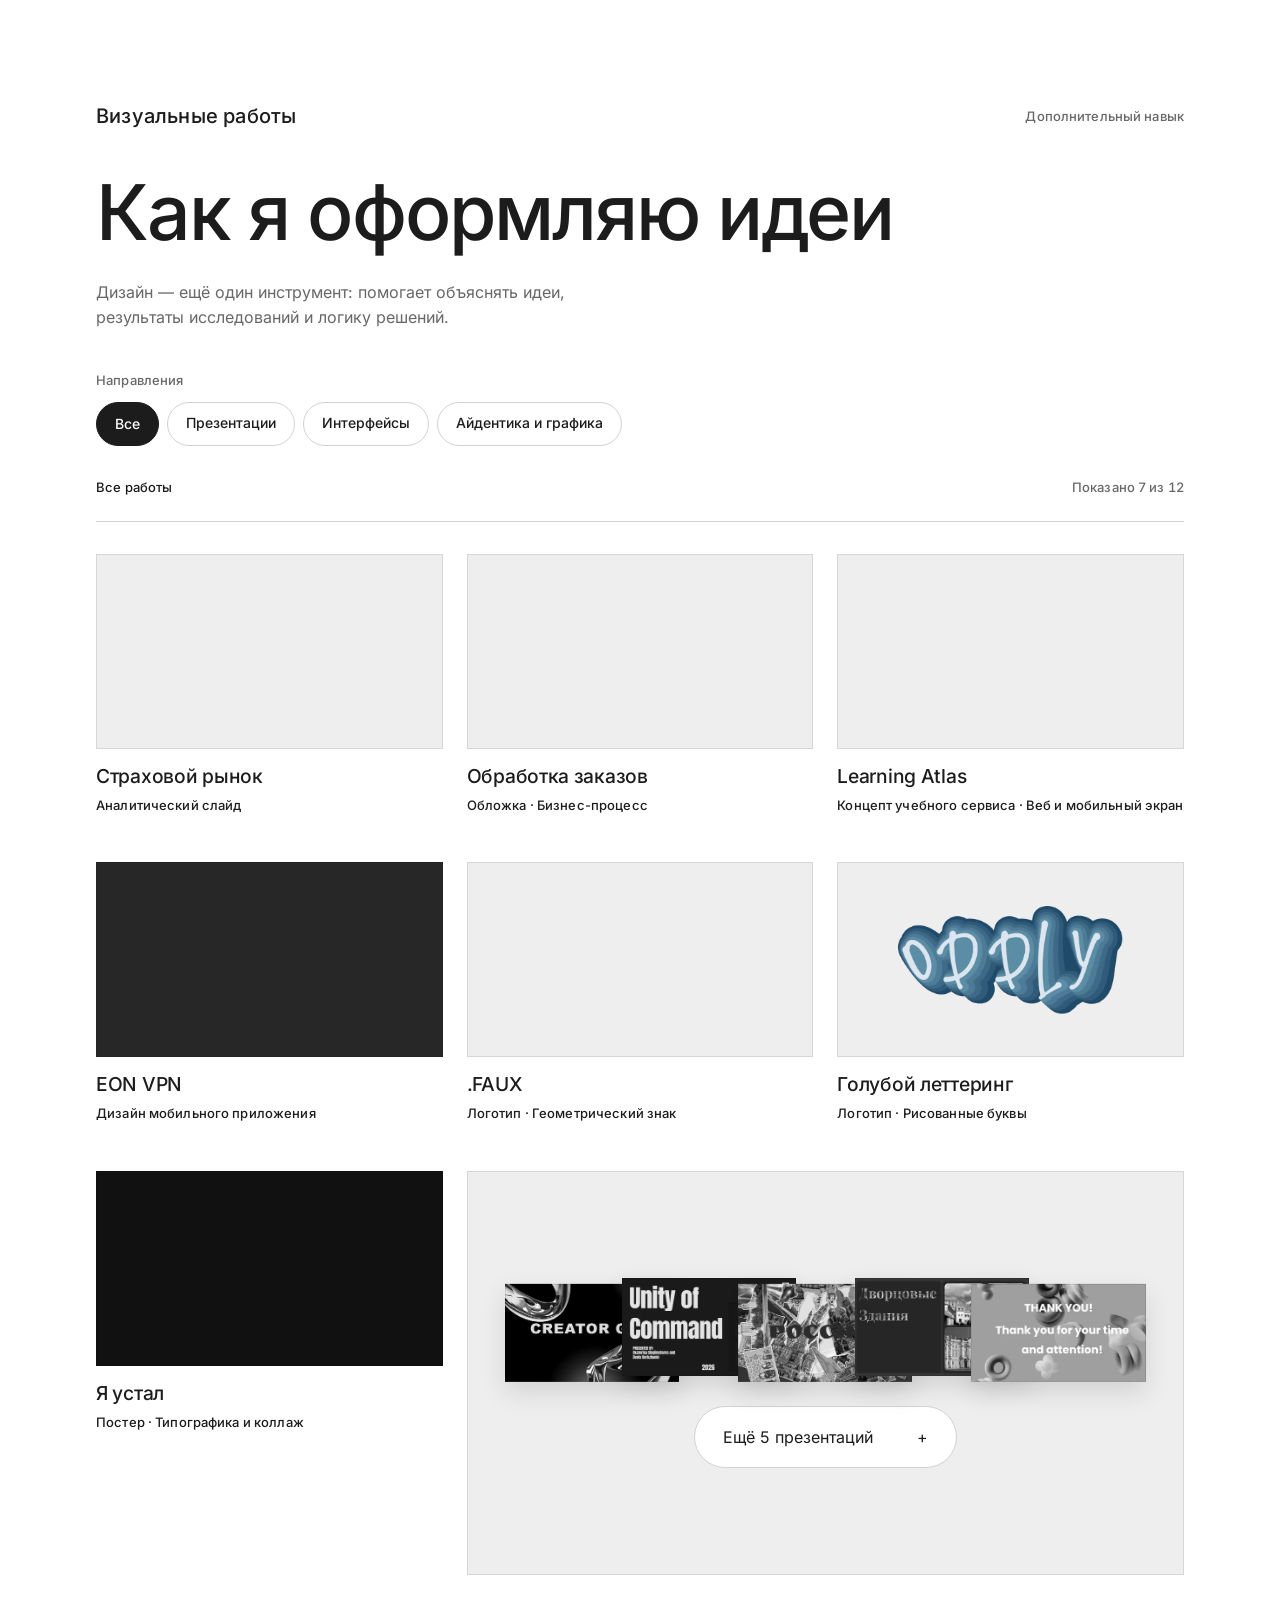
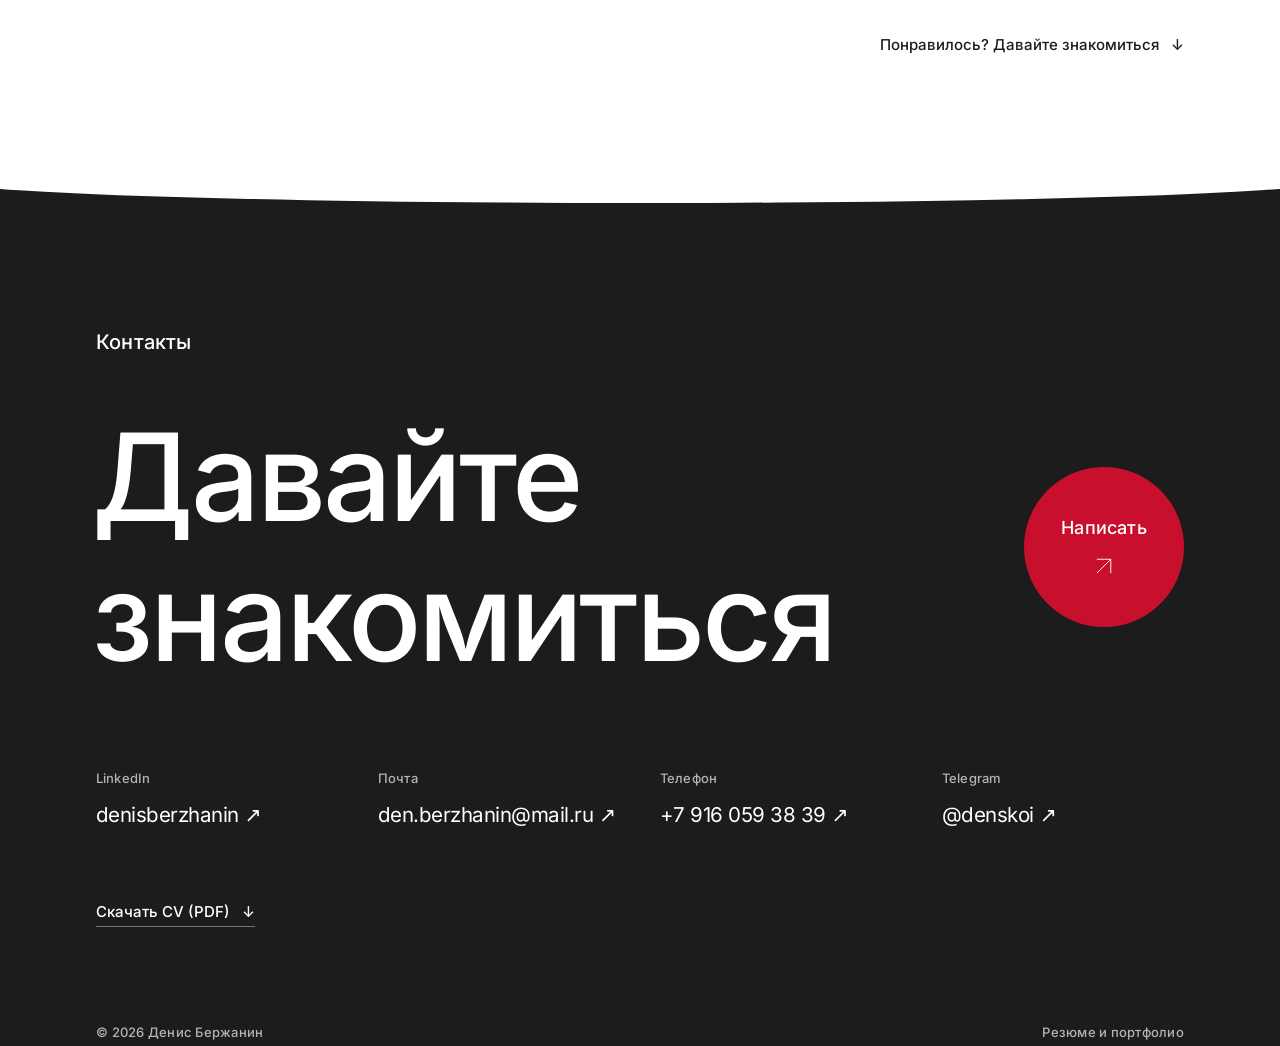
==== commit e681ce3d: "Контакты: выровнять заголовок по левому краю, убрать имя над блоком Co-Authored-By: Claude Opus 5.5 " ====
--- a/index.html
+++ b/index.html
@@ -33,7 +33,7 @@
   <link rel="preload" href="assets/fonts/Inter-cyr.woff2" as="font" type="font/woff2" crossorigin>
   <link rel="preload" href="assets/fonts/InterDisplay500-cyr.woff2" as="font" type="font/woff2" crossorigin>
   <link rel="preload" href="assets/fonts/Inter-lat.woff2" as="font" type="font/woff2" crossorigin>
-  <link rel="stylesheet" href="styles.css?v=design-45">
+  <link rel="stylesheet" href="styles.css?v=design-46">
     <link rel="stylesheet" href="motion.css?v=motion-12">
   <script src="motion-boot.js?v=motion-9"></script>
   <script src="motion.js?v=motion-12" defer></script>
@@ -168,7 +168,7 @@
       <a class="next-step" href="#contact">Понравилось? Давайте знакомиться <span aria-hidden="true">↓</span></a>
     </section>
     <section id="contact" class="contact">
-      <div class="section-top"><p class="eyebrow">Контакты</p><span class="subtle">Денис Бержанин</span></div>
+      <div class="section-top"><p class="eyebrow">Контакты</p></div>
             <div class="contact-head"><h2 data-reveal>Давайте<br>знакомиться</h2><a class="round-link inverse magnetic" href="https://t.me/denskoi" target="_blank" rel="noopener"><span>Написать</span><svg viewBox="0 0 32 32" aria-hidden="true"><path d="M7 25L25 7M7 7h18v18"/></svg></a></div>
       <div class="contact-links" role="group" aria-label="Связаться со мной">
         <a href="https://www.linkedin.com/in/denisberzhanin/" target="_blank" rel="noopener"><span>LinkedIn</span>denisberzhanin ↗</a>
--- a/styles.css
+++ b/styles.css
@@ -1279,7 +1279,7 @@
 
 /* Контакты на главной: заголовок и красная кнопка в одной строке, контакты в ряд по всей ширине, без линий */
 .contact-head{margin-top:56px;display:flex;align-items:center;justify-content:space-between;gap:32px}
-.contact-head h2{margin:0;font-size:clamp(44px,9.5vw,150px)}
+.contact-head h2{margin:0 0 0 -.035em;font-size:clamp(44px,9.5vw,150px)}
 .contact-head .round-link{margin:0;width:160px;height:160px;flex-shrink:0}
 .contact:has(.contact-head) .contact-links{display:grid;grid-template-columns:repeat(4,minmax(0,1fr));gap:32px 40px;margin-top:80px}
 @media(max-width:1100px){.contact:has(.contact-head) .contact-links{grid-template-columns:repeat(2,minmax(0,1fr))}}
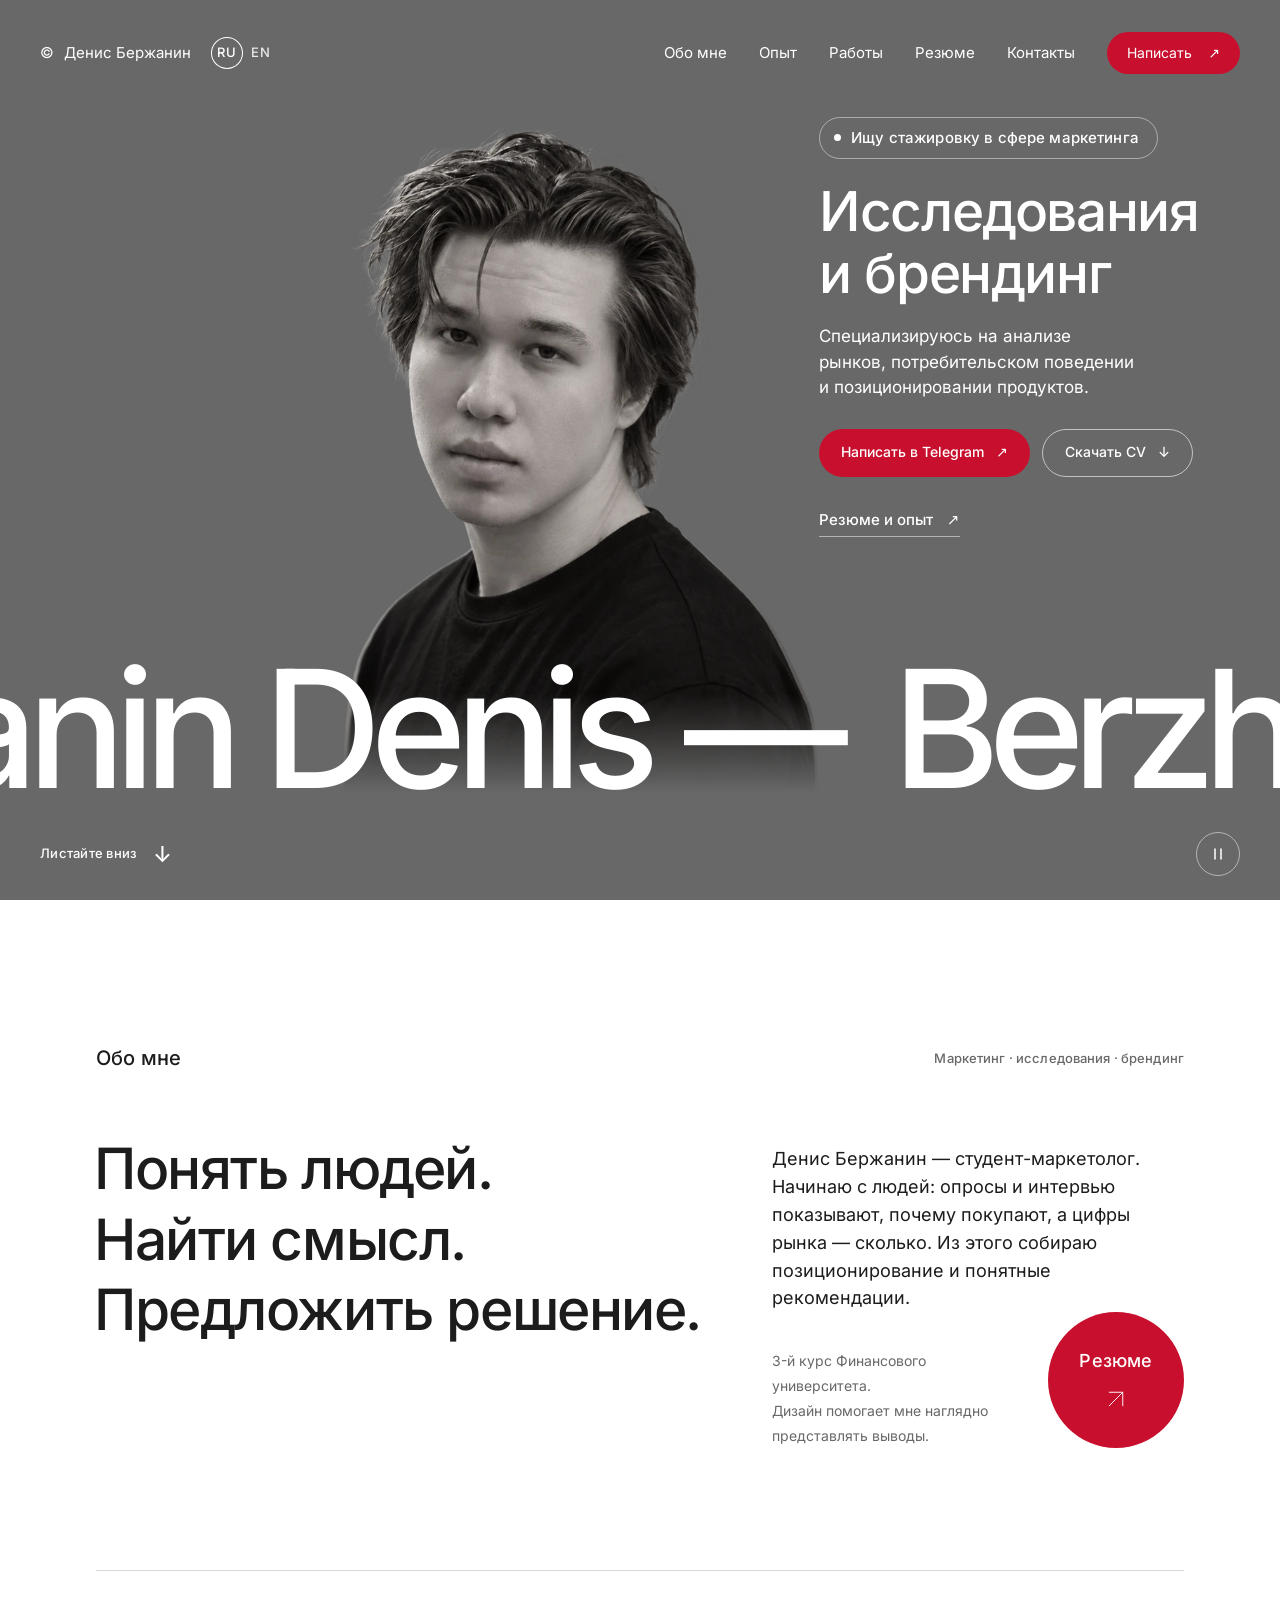
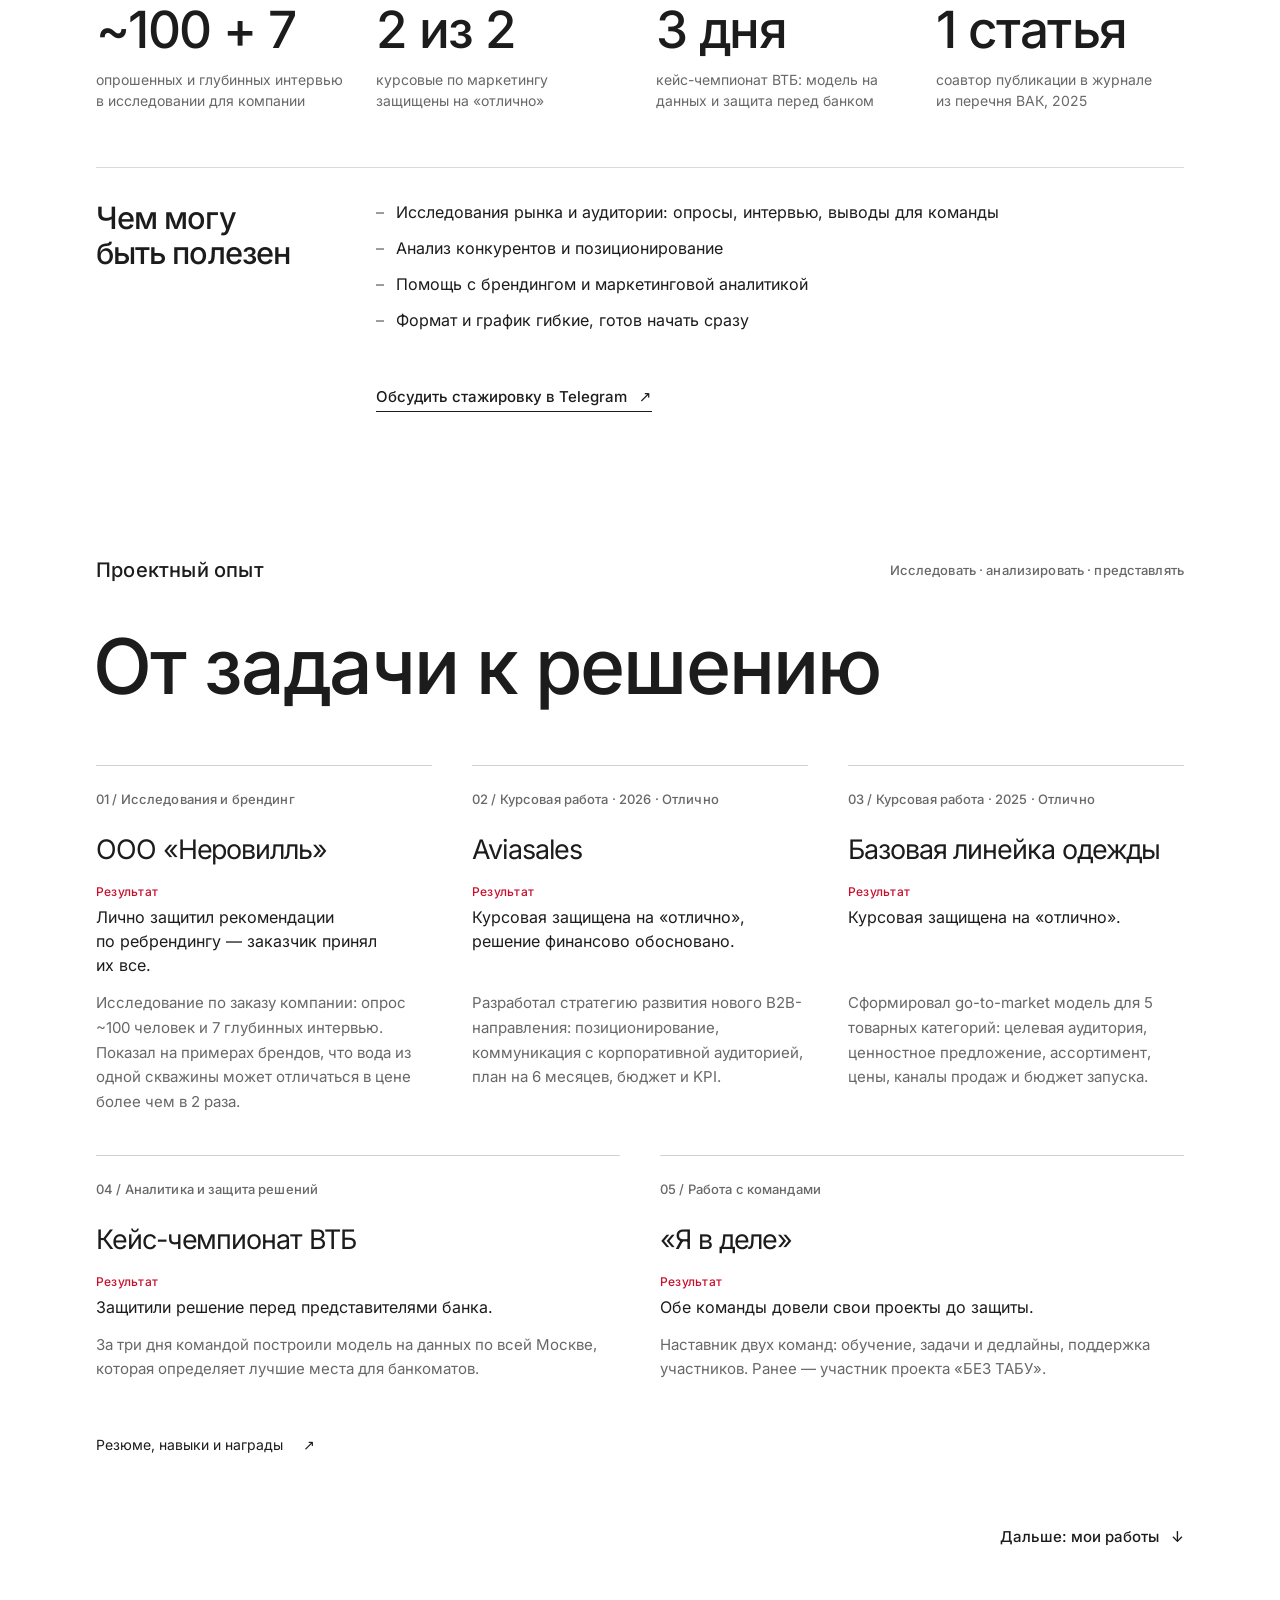
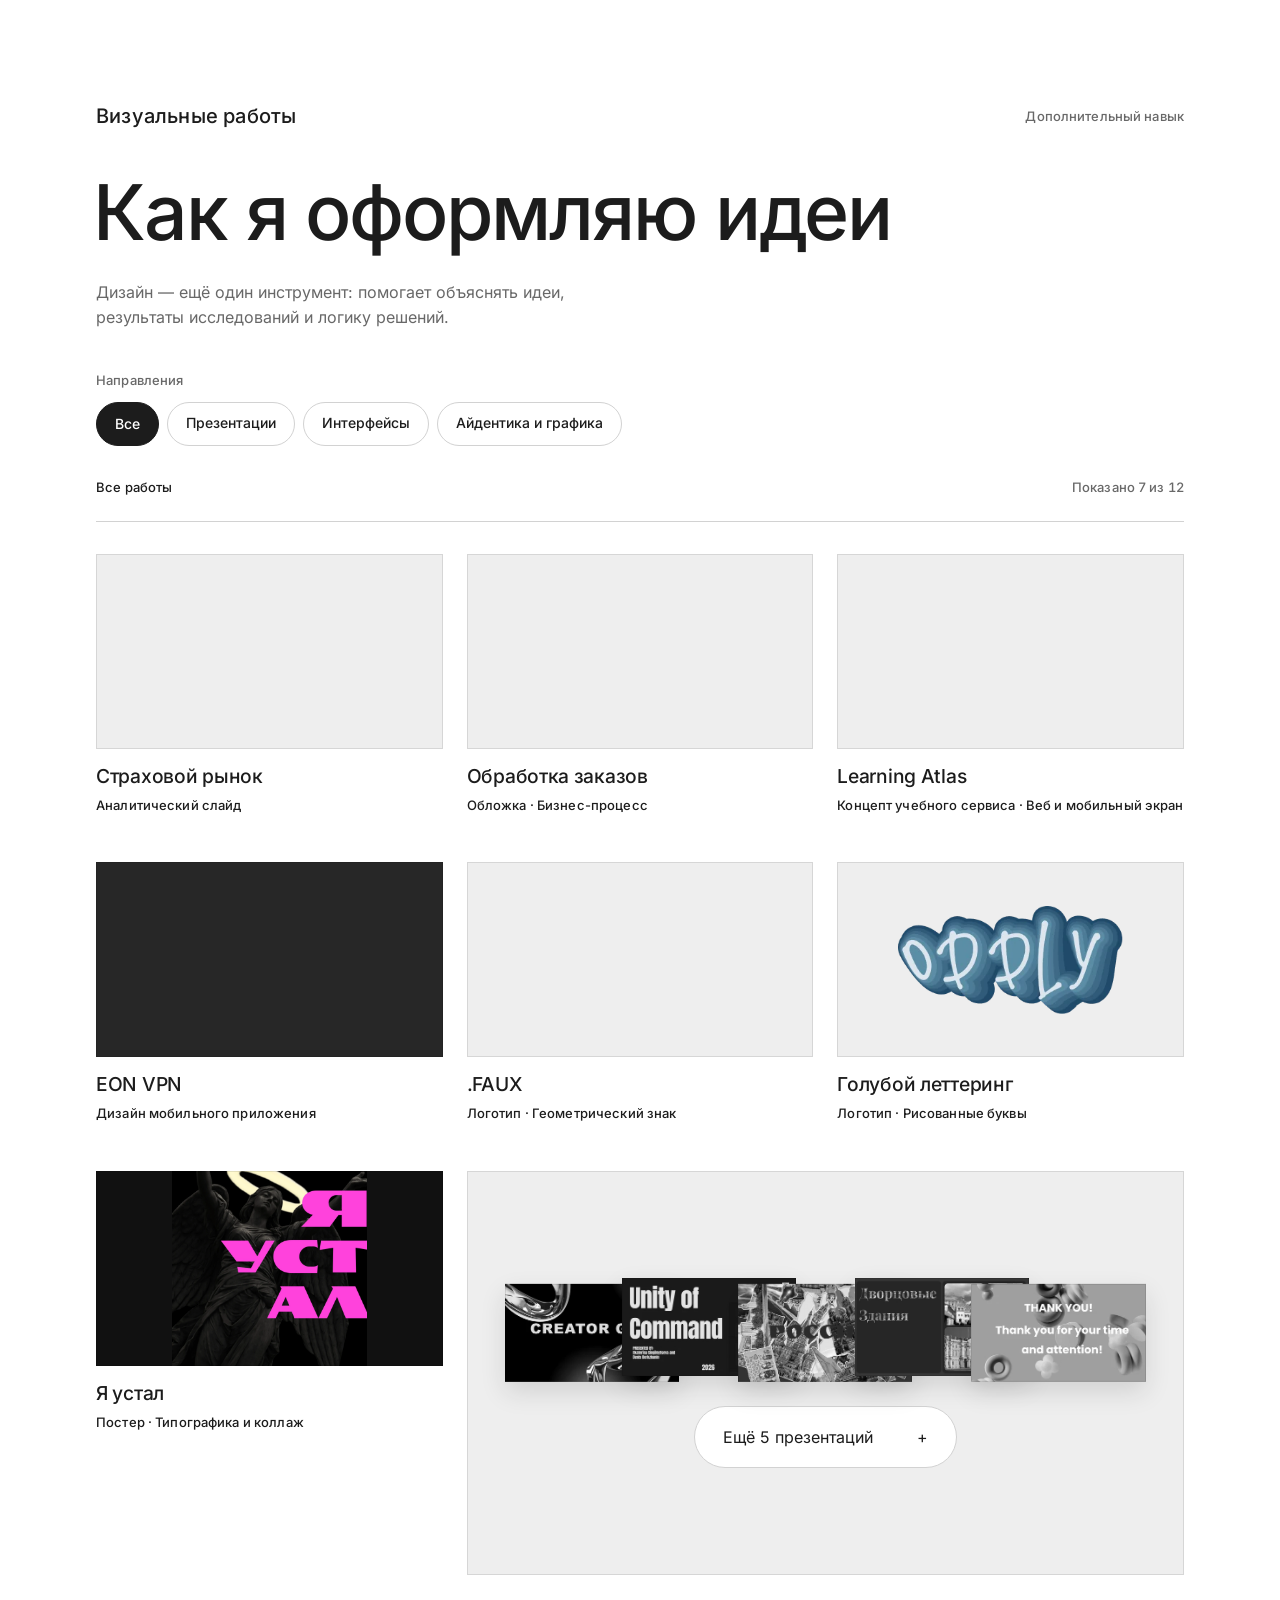
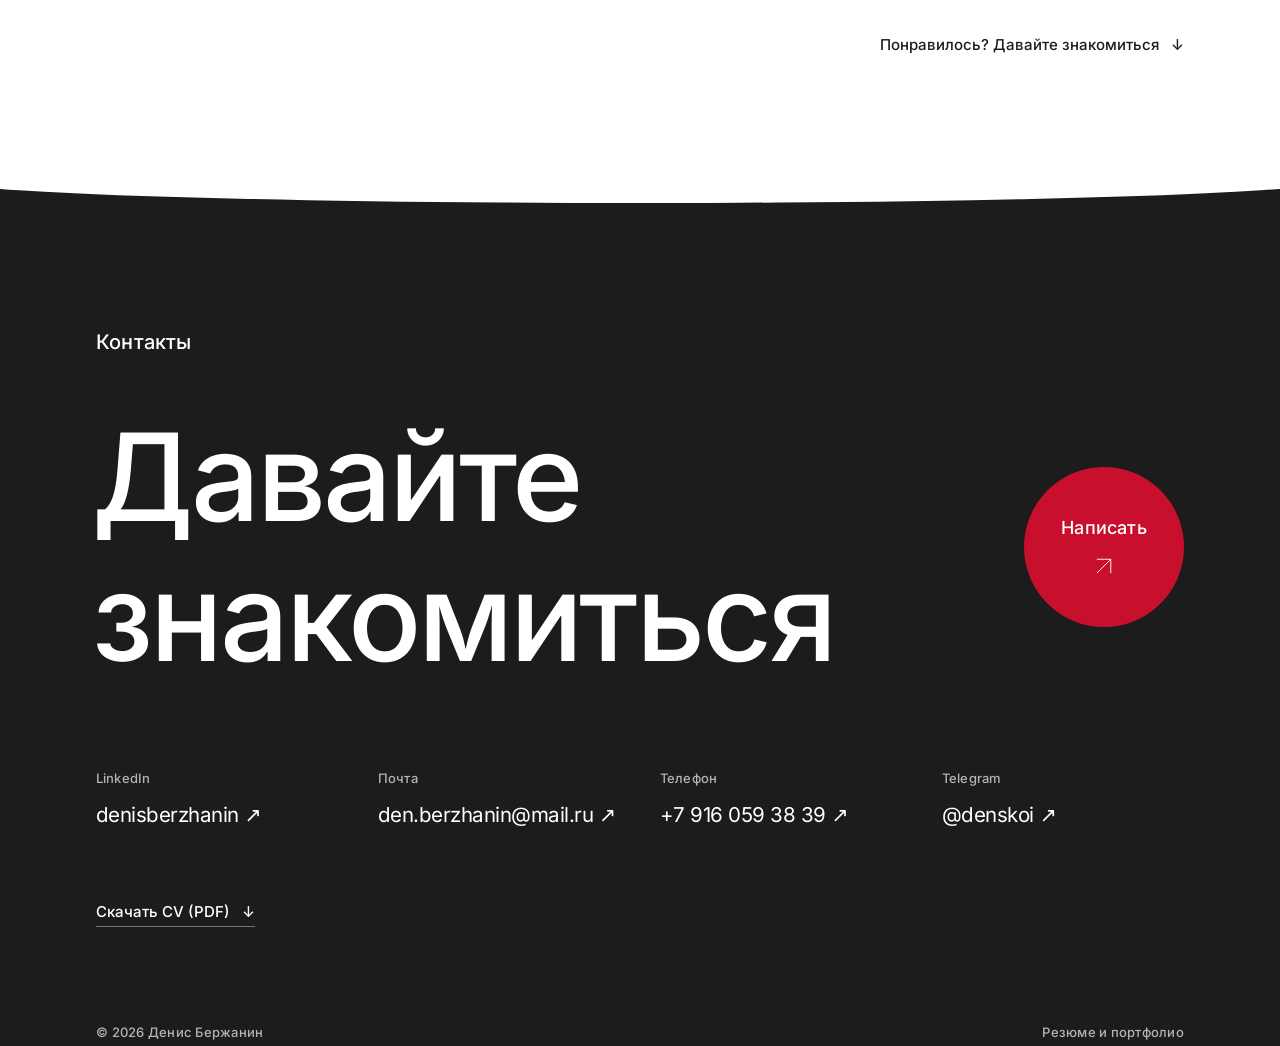
==== commit 53d449ac: "Крупные заголовки: оптическое выравнивание по левому краю Co-Authored-By: Claude Opus 5.5 <noreply@a" ====
--- a/index.html
+++ b/index.html
@@ -33,7 +33,7 @@
   <link rel="preload" href="assets/fonts/Inter-cyr.woff2" as="font" type="font/woff2" crossorigin>
   <link rel="preload" href="assets/fonts/InterDisplay500-cyr.woff2" as="font" type="font/woff2" crossorigin>
   <link rel="preload" href="assets/fonts/Inter-lat.woff2" as="font" type="font/woff2" crossorigin>
-  <link rel="stylesheet" href="styles.css?v=design-46">
+  <link rel="stylesheet" href="styles.css?v=design-47">
     <link rel="stylesheet" href="motion.css?v=motion-12">
   <script src="motion-boot.js?v=motion-9"></script>
   <script src="motion.js?v=motion-12" defer></script>
--- a/styles.css
+++ b/styles.css
@@ -1293,3 +1293,6 @@
   .contact:has(.contact-head) .contact-links a{display:block;padding:8px 0;border:0;font-size:15px}
   .contact:has(.contact-head) .contact-links a>span{margin-bottom:8px}
 }
+
+/* Крупные заголовки: оптически выровнять первую букву по левому краю колонки */
+.about h2,.portfolio-heading,.resume-heading h1,.resume-section-heading h2{margin-left:-.035em}
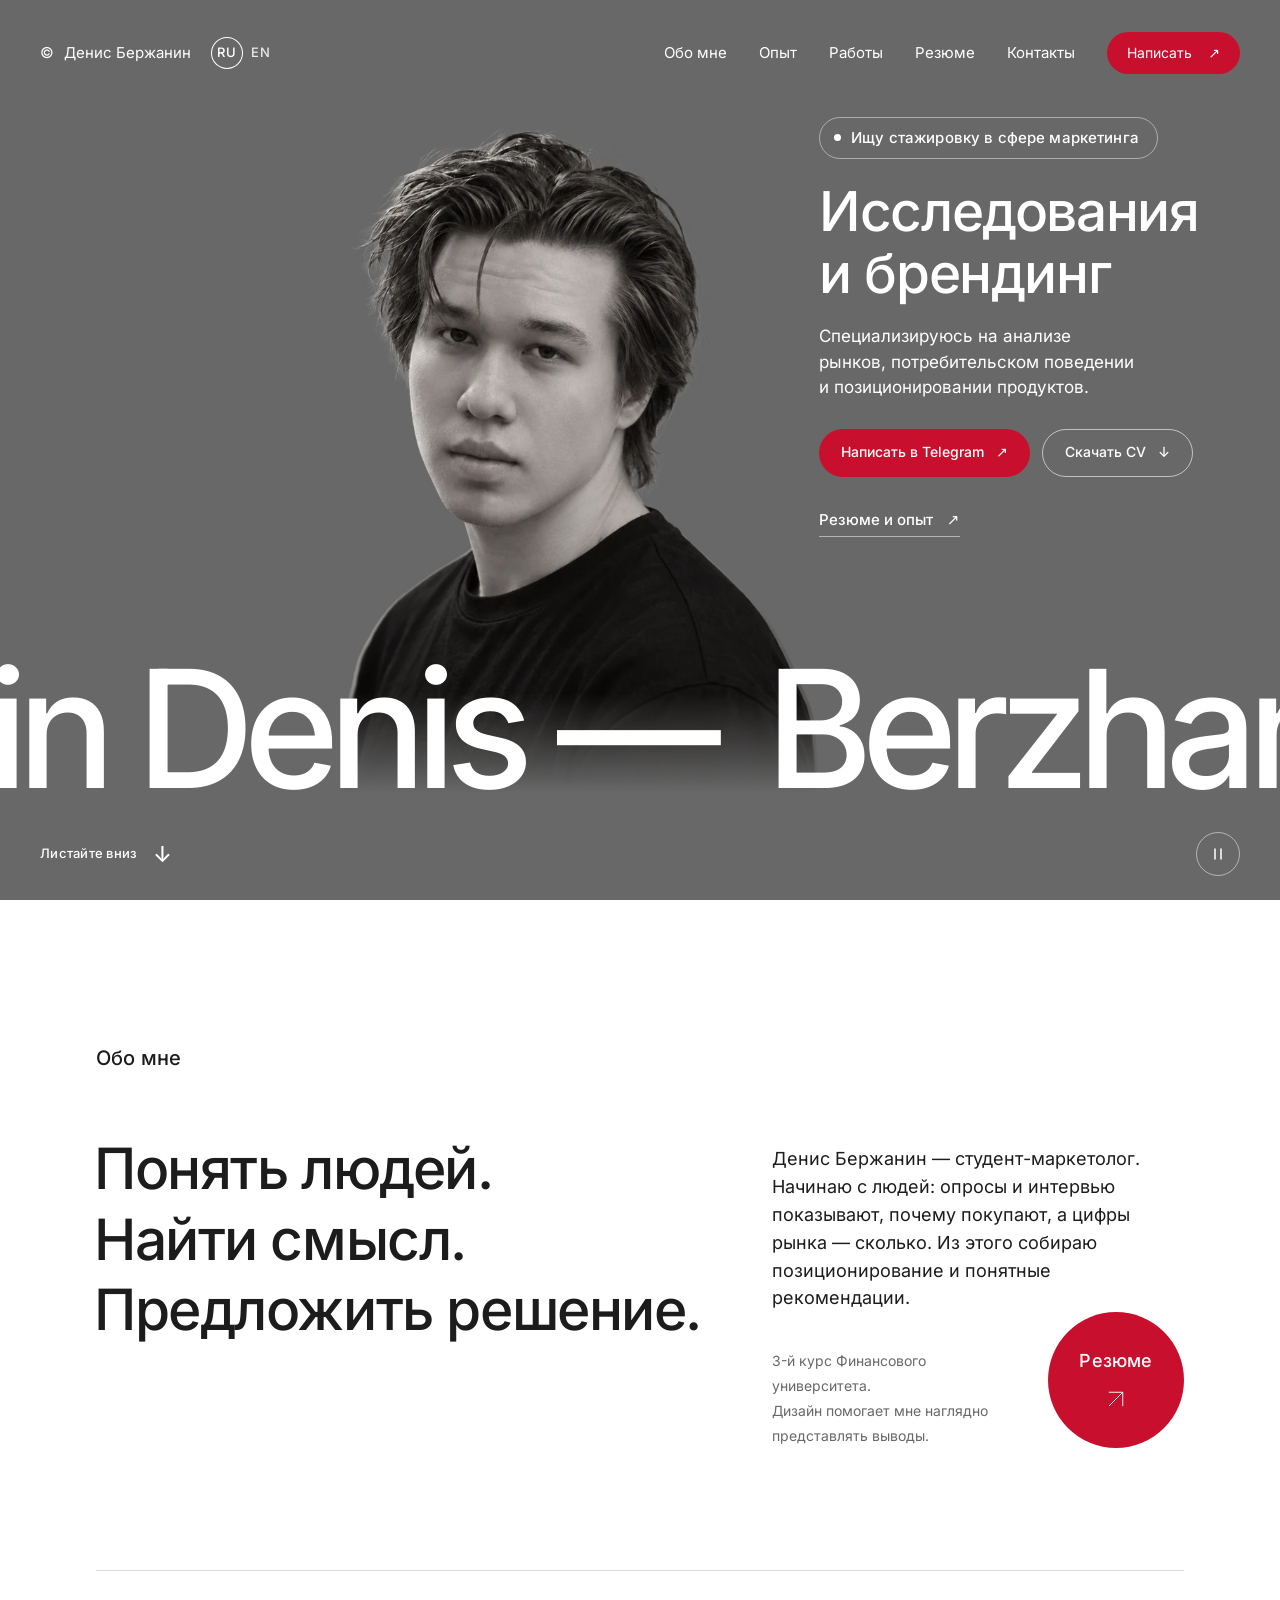
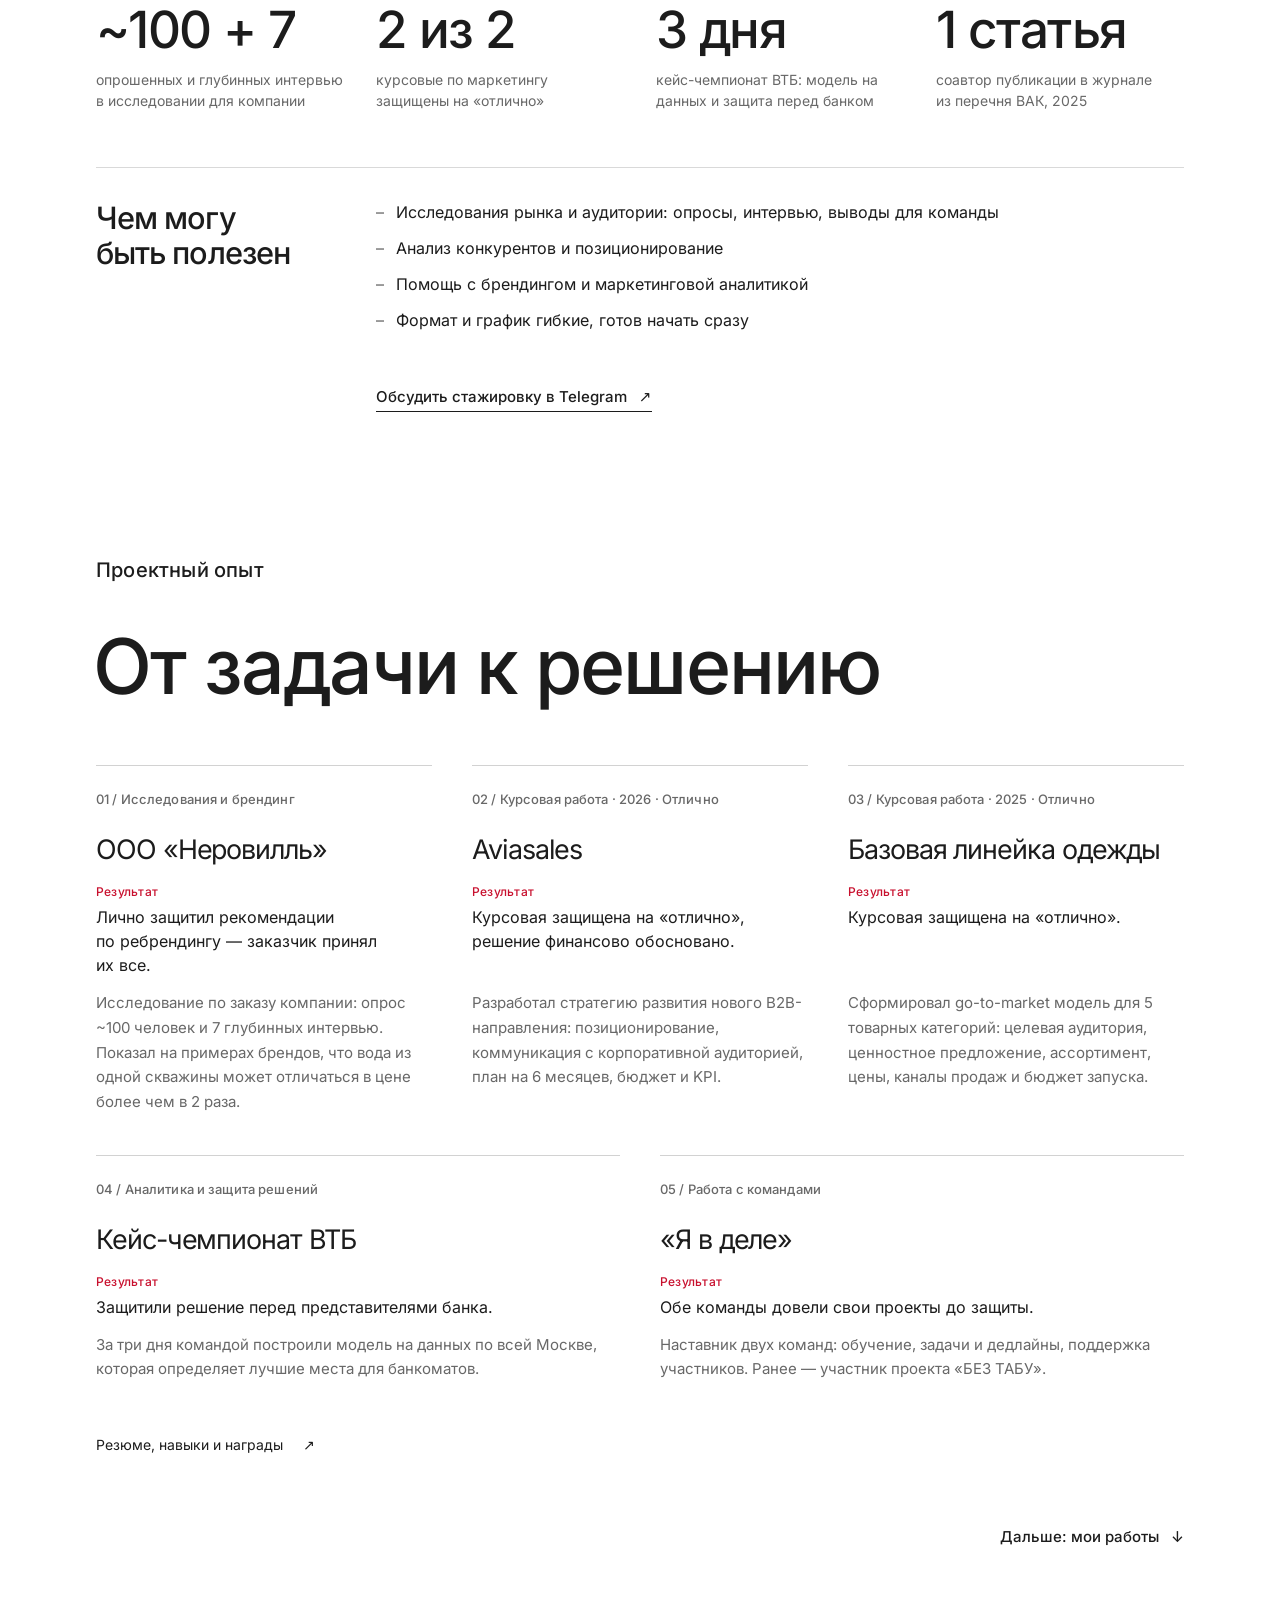
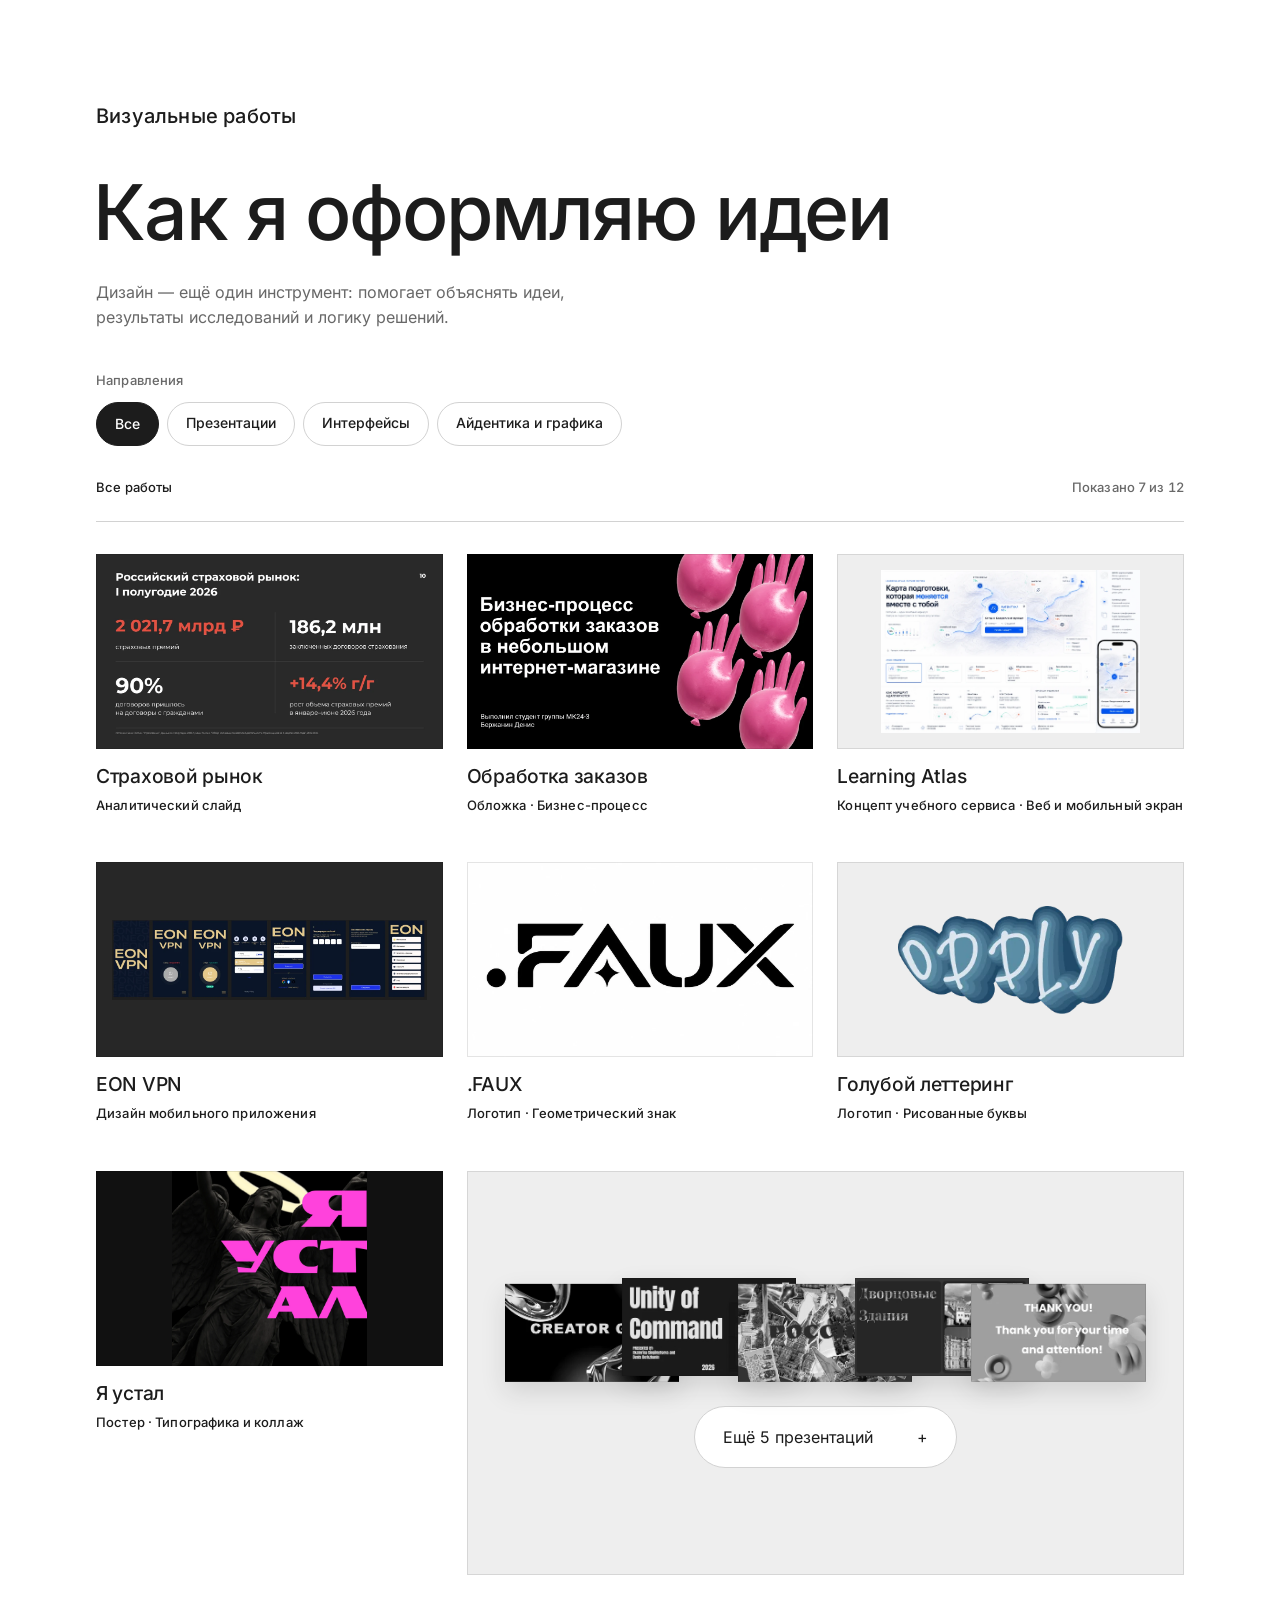
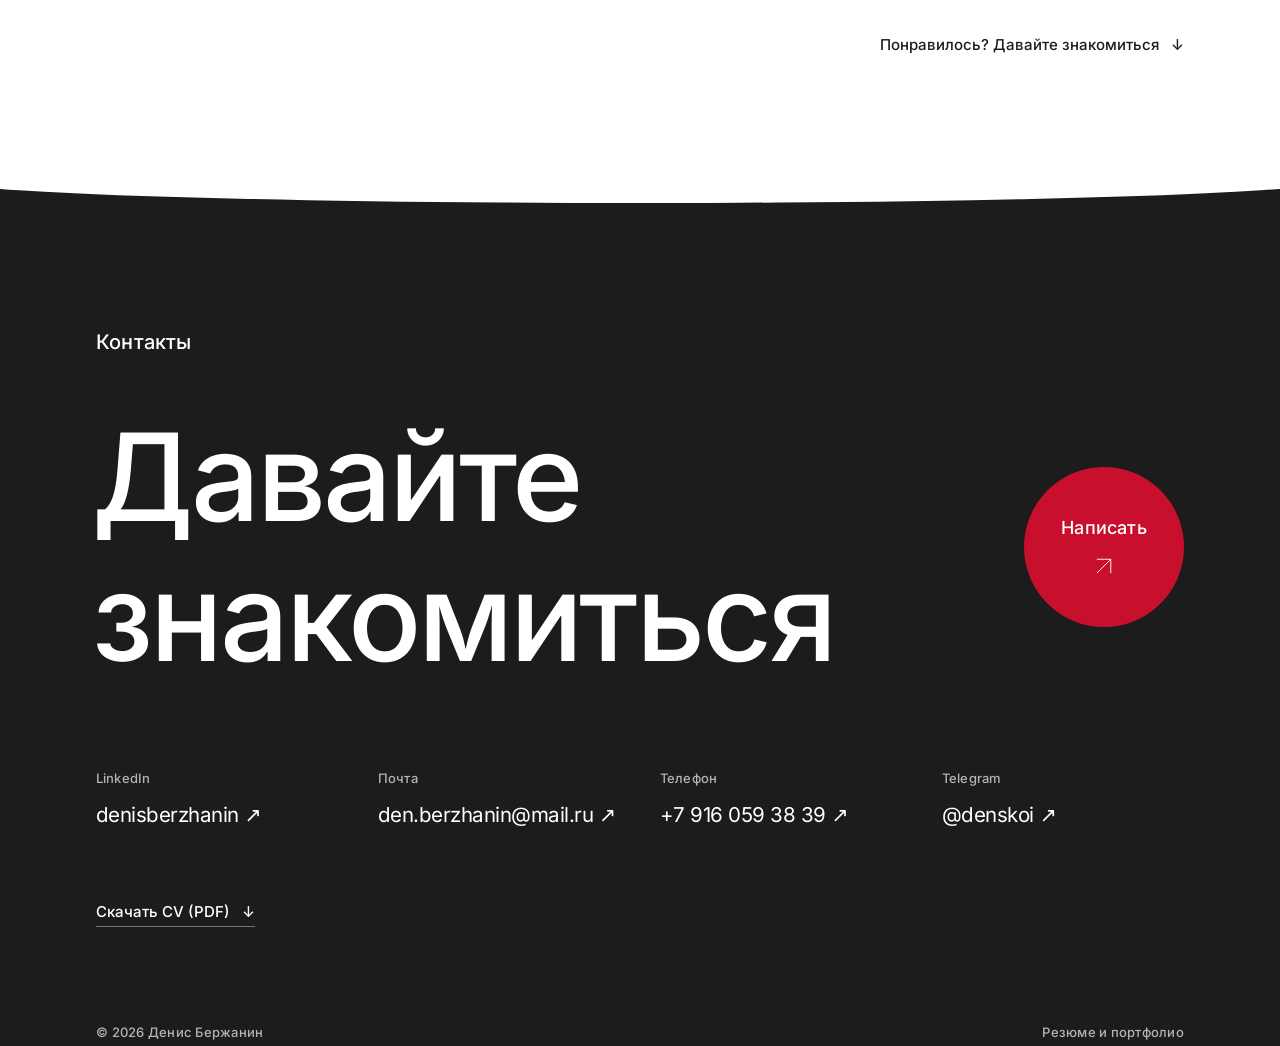
==== commit c9e5cb69: "Убрать серые подписи справа в шапках разделов главной Co-Authored-By: Claude Opus 5.5 <noreply@anthr" ====
--- a/index.html
+++ b/index.html
@@ -81,7 +81,7 @@
       <div class="hero-bottom"><a class="scroll-link" href="#about">Листайте вниз <span aria-hidden="true">↓</span></a><button class="pause-motion" type="button" aria-pressed="false" aria-label="Остановить движение имени"><svg viewBox="0 0 16 16" aria-hidden="true"><path d="M5 3v10M11 3v10"/></svg></button></div>
     </section>
     <section id="about" class="about section-light">
-      <div class="section-top"><p class="eyebrow">Обо мне</p><span class="subtle">Маркетинг · исследования · брендинг</span></div>
+      <div class="section-top"><p class="eyebrow">Обо мне</p></div>
       <div class="about-grid">
         <div class="about-lead"><h2 data-reveal>Понять людей.<br>Найти смысл.<br>Предложить решение.</h2></div>
         <div class="about-aside" data-reveal><p>Денис Бержанин — студент-маркетолог. Начинаю с&nbsp;людей: опросы и&nbsp;интервью показывают, почему покупают, а&nbsp;цифры рынка — сколько. Из этого собираю позиционирование и&nbsp;понятные рекомендации.</p><p class="subtle">3-й курс Финансового университета.<br>Дизайн помогает мне наглядно представлять выводы.</p><a class="round-link magnetic" href="resume.html"><span>Резюме</span><svg viewBox="0 0 32 32" aria-hidden="true"><path d="M7 25L25 7M7 7h18v18"/></svg></a></div>
@@ -90,7 +90,7 @@
       <div class="about-useful" data-reveal><h3>Чем могу быть полезен</h3><ul><li>Исследования рынка и&nbsp;аудитории: опросы, интервью, выводы для команды</li><li>Анализ конкурентов и&nbsp;позиционирование</li><li>Помощь с&nbsp;брендингом и&nbsp;маркетинговой аналитикой</li><li>Формат и&nbsp;график гибкие, готов начать сразу</li></ul><a class="text-link useful-cta" href="https://t.me/denskoi" target="_blank" rel="noopener">Обсудить стажировку в&nbsp;Telegram <span aria-hidden="true">↗</span></a></div>
     </section>
     <section id="experience" class="marketing-experience section-light" aria-labelledby="experience-title">
-      <div class="section-top"><p class="eyebrow">Проектный опыт</p><span class="subtle">Исследовать · анализировать · представлять</span></div>
+      <div class="section-top"><p class="eyebrow">Проектный опыт</p></div>
       <h2 id="experience-title" class="portfolio-heading">От задачи к решению</h2>
       <div class="experience-list">
         <article class="experience-item" data-reveal><p class="eyebrow">01 / Исследования и брендинг</p><h3>ООО «Неровилль»</h3><p class="experience-result"><b>Результат</b>Лично защитил рекомендации по&nbsp;ребрендингу — заказчик принял их все.</p><p>Исследование по заказу компании: опрос ~100 человек и 7 глубинных интервью. Показал на примерах брендов, что вода из одной скважины может отличаться в цене более чем в 2 раза.</p></article>
@@ -103,7 +103,7 @@
       <a class="next-step" href="#projects">Дальше: мои работы <span aria-hidden="true">↓</span></a>
     </section>
     <section id="projects" class="projects section-light" aria-labelledby="projects-title">
-      <div class="section-top"><p class="eyebrow">Визуальные работы</p><span class="subtle">Дополнительный навык</span></div>
+      <div class="section-top"><p class="eyebrow">Визуальные работы</p></div>
       <h2 id="projects-title" class="portfolio-heading">Как я оформляю идеи</h2>
       <p class="portfolio-intro">Дизайн — ещё один инструмент: помогает объяснять идеи, результаты исследований и логику решений.</p>
       <div class="portfolio-filters" role="group" aria-label="Фильтры работ">
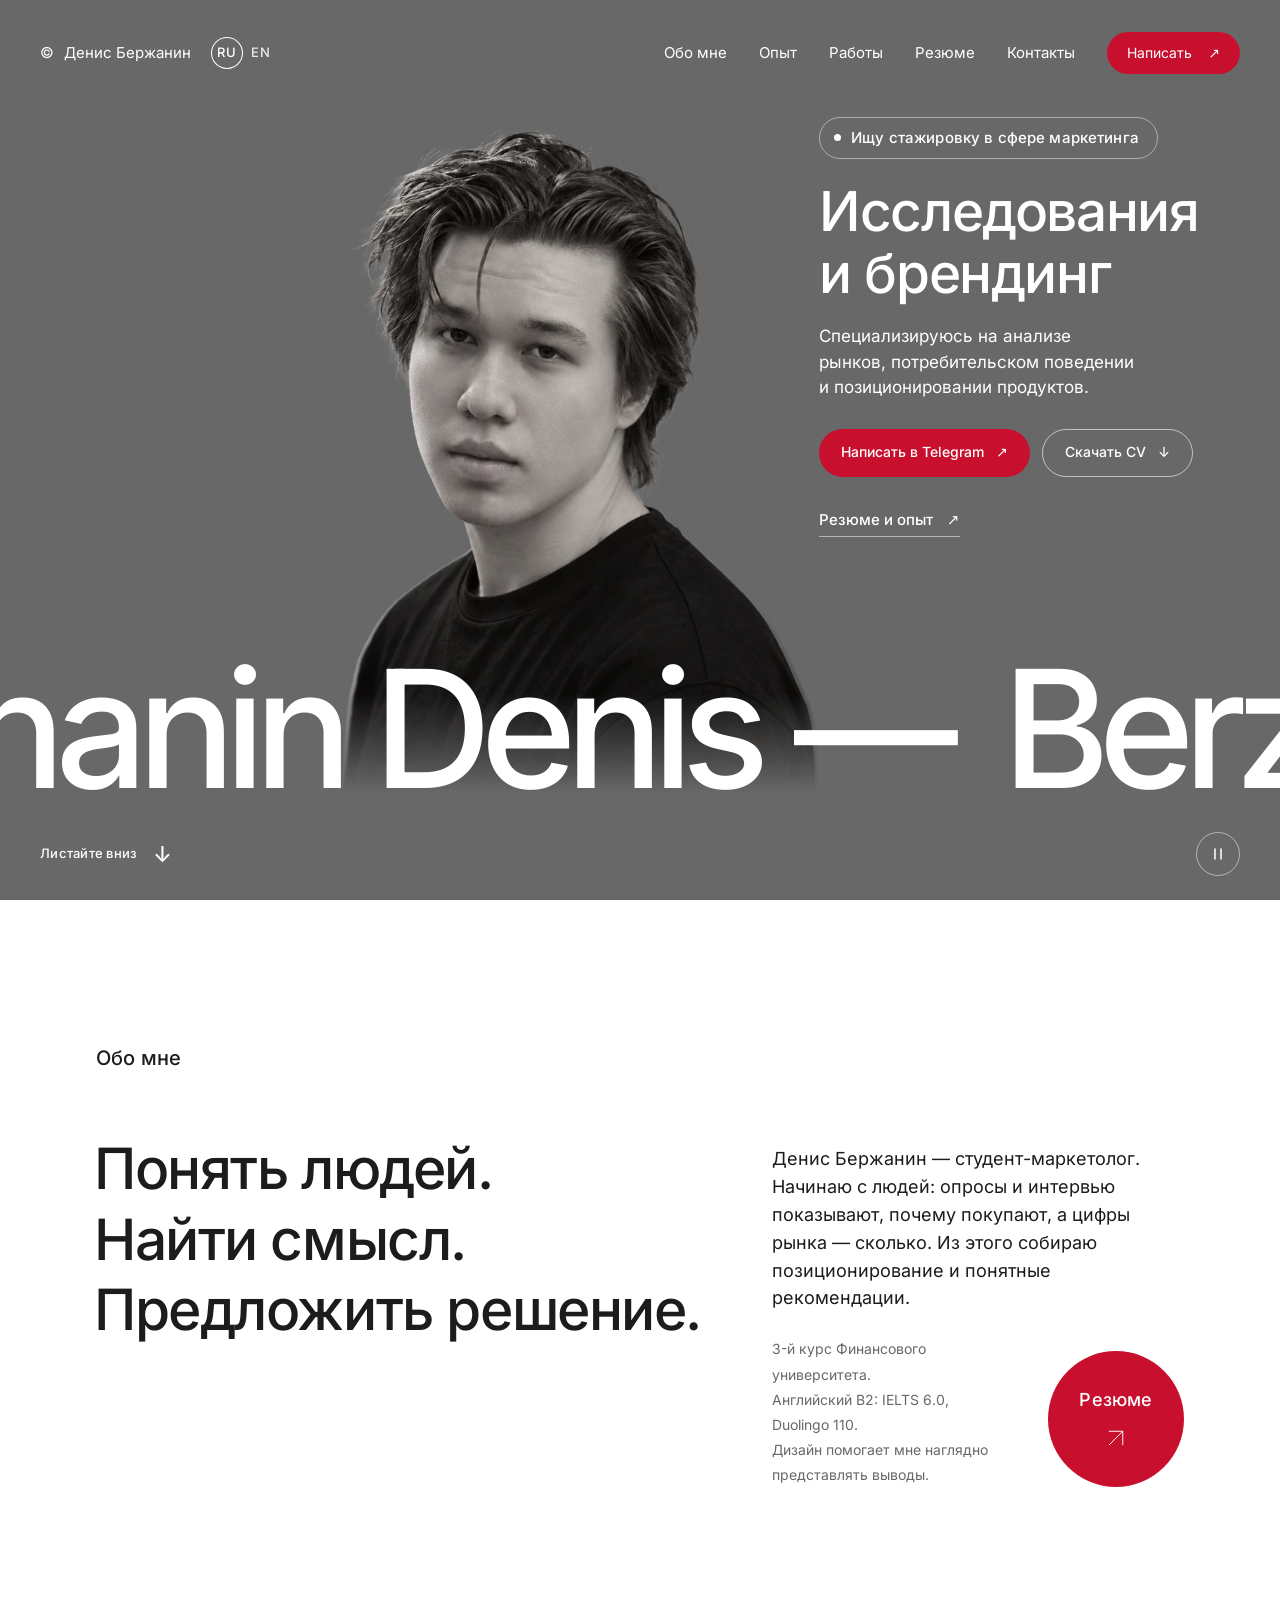
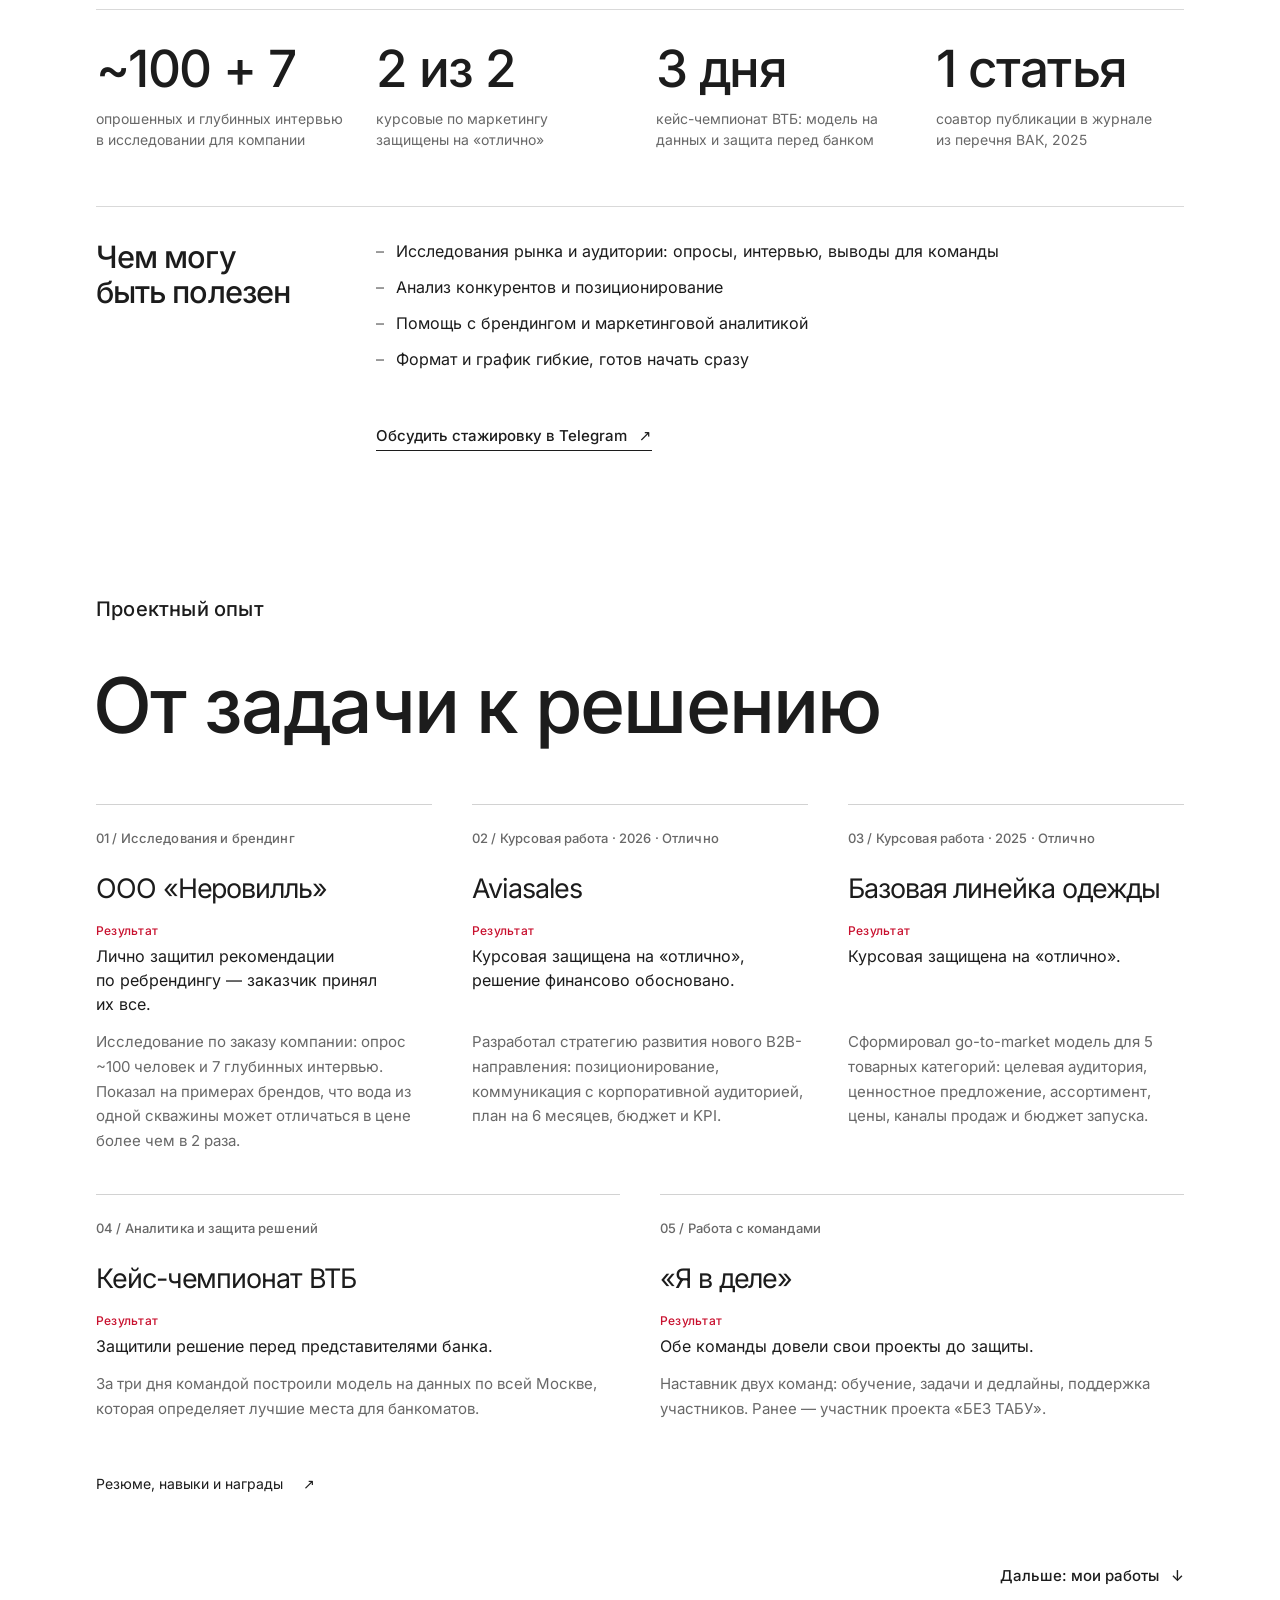
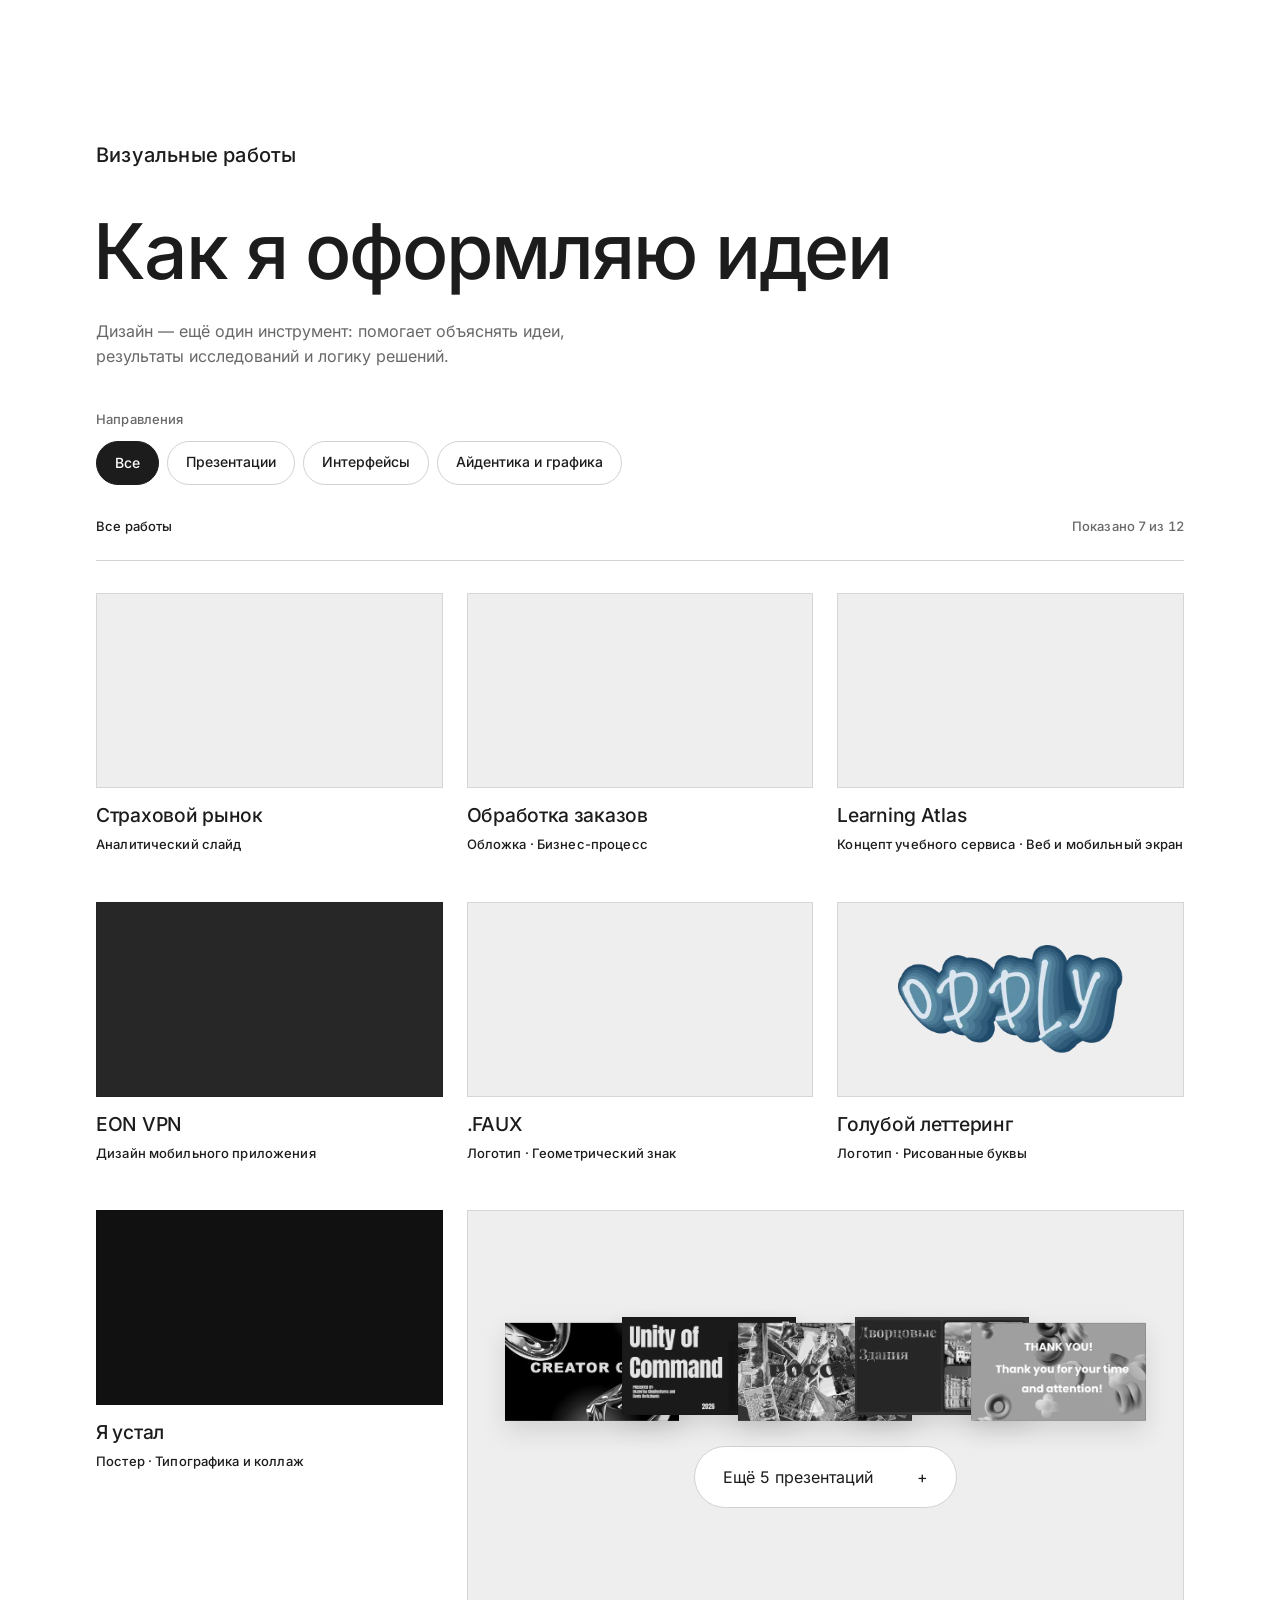
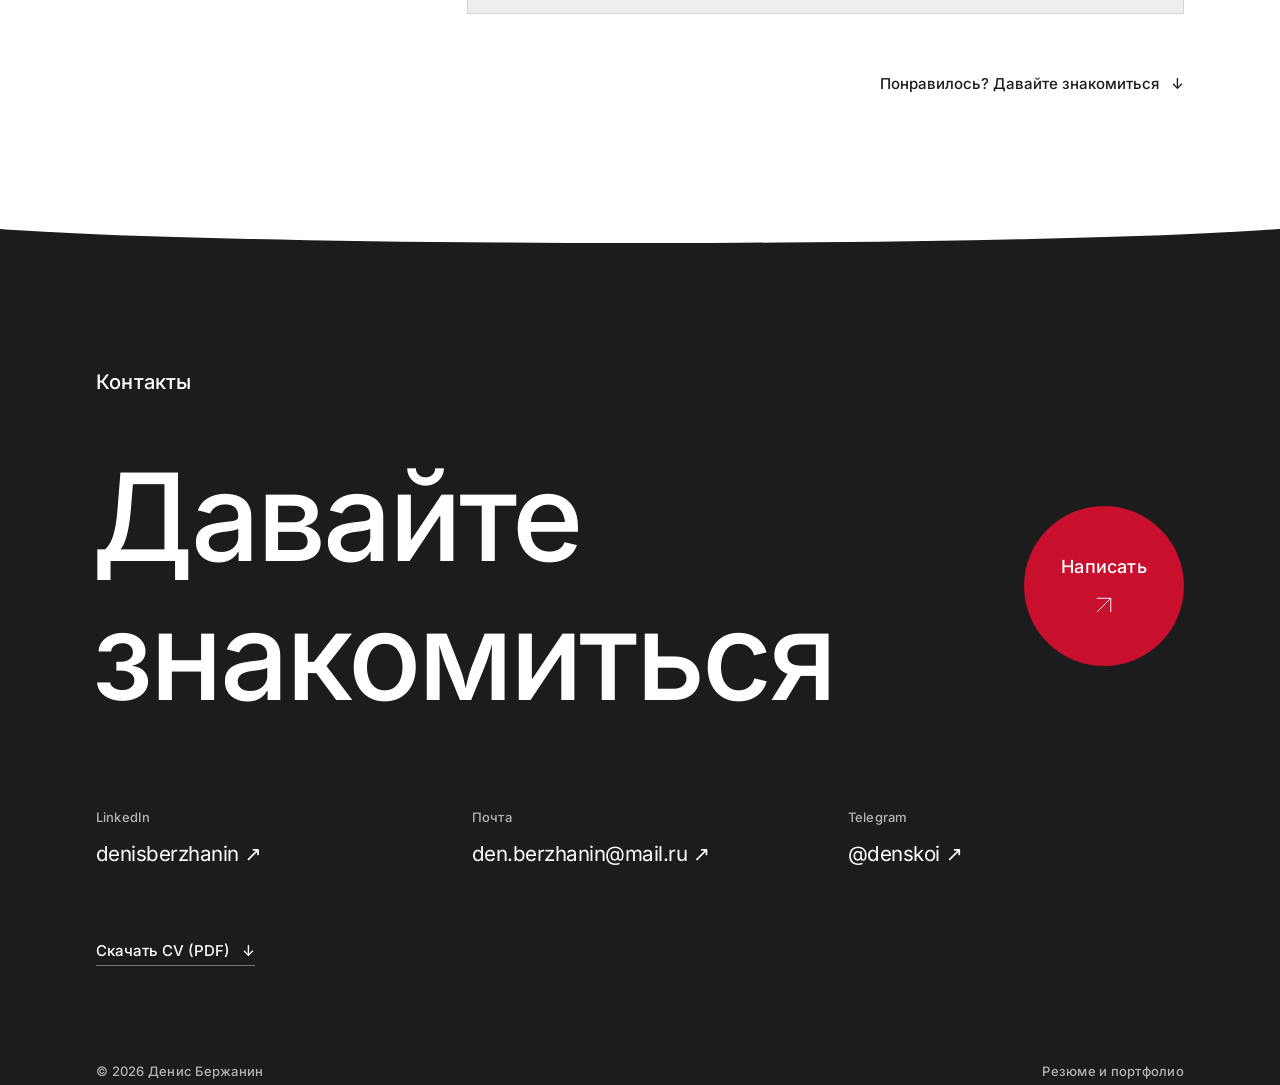
==== commit 4d1b076e: "Убрать телефон с сайта, строка про английский в «Обо мне», автопереход на EN из LinkedIn Co-Authored" ====
--- a/index.html
+++ b/index.html
@@ -7,6 +7,7 @@
   <link rel="alternate" hreflang="ru" href="https://denisberzh.github.io/">
   <link rel="alternate" hreflang="en" href="https://denisberzh.github.io/en/">
   <link rel="alternate" hreflang="x-default" href="https://denisberzh.github.io/">
+  <script>(function(){try{var d=document.documentElement;if(d.lang!=='ru')return;if(!/[?&]utm_source=linkedin(&|$)/i.test(location.search))return;if(localStorage.getItem('lang-choice'))return;var l=document.querySelector('link[rel=alternate][hreflang=en]');if(l)location.replace(l.href+location.search+location.hash)}catch(e){}})();document.addEventListener('click',function(e){var a=e.target.closest&&e.target.closest('.lang-switch a');if(a)try{localStorage.setItem('lang-choice',document.documentElement.lang==='ru'?'en':'ru')}catch(x){}})</script>
   <link rel="canonical" href="https://denisberzh.github.io/">
   <meta property="og:type" content="website">
   <meta property="og:locale" content="ru_RU">
@@ -33,7 +34,7 @@
   <link rel="preload" href="assets/fonts/Inter-cyr.woff2" as="font" type="font/woff2" crossorigin>
   <link rel="preload" href="assets/fonts/InterDisplay500-cyr.woff2" as="font" type="font/woff2" crossorigin>
   <link rel="preload" href="assets/fonts/Inter-lat.woff2" as="font" type="font/woff2" crossorigin>
-  <link rel="stylesheet" href="styles.css?v=design-47">
+  <link rel="stylesheet" href="styles.css?v=design-49">
     <link rel="stylesheet" href="motion.css?v=motion-12">
   <script src="motion-boot.js?v=motion-9"></script>
   <script src="motion.js?v=motion-12" defer></script>
@@ -84,7 +85,7 @@
       <div class="section-top"><p class="eyebrow">Обо мне</p></div>
       <div class="about-grid">
         <div class="about-lead"><h2 data-reveal>Понять людей.<br>Найти смысл.<br>Предложить решение.</h2></div>
-        <div class="about-aside" data-reveal><p>Денис Бержанин — студент-маркетолог. Начинаю с&nbsp;людей: опросы и&nbsp;интервью показывают, почему покупают, а&nbsp;цифры рынка — сколько. Из этого собираю позиционирование и&nbsp;понятные рекомендации.</p><p class="subtle">3-й курс Финансового университета.<br>Дизайн помогает мне наглядно представлять выводы.</p><a class="round-link magnetic" href="resume.html"><span>Резюме</span><svg viewBox="0 0 32 32" aria-hidden="true"><path d="M7 25L25 7M7 7h18v18"/></svg></a></div>
+        <div class="about-aside" data-reveal><p>Денис Бержанин — студент-маркетолог. Начинаю с&nbsp;людей: опросы и&nbsp;интервью показывают, почему покупают, а&nbsp;цифры рынка — сколько. Из этого собираю позиционирование и&nbsp;понятные рекомендации.</p><p class="subtle">3-й курс Финансового университета.<br>Английский B2: IELTS 6.0, Duolingo 110.<br>Дизайн помогает мне наглядно представлять выводы.</p><a class="round-link magnetic" href="resume.html"><span>Резюме</span><svg viewBox="0 0 32 32" aria-hidden="true"><path d="M7 25L25 7M7 7h18v18"/></svg></a></div>
       <ul class="about-facts" data-reveal aria-label="Коротко о результатах"><li><b>~100 + 7</b><span>опрошенных и&nbsp;глубинных интервью в&nbsp;исследовании для компании</span></li><li><b>2 из 2</b><span>курсовые по&nbsp;маркетингу защищены на&nbsp;«отлично»</span></li><li><b>3 дня</b><span>кейс-чемпионат ВТБ: модель на данных и&nbsp;защита перед банком</span></li><li><b>1 статья</b><span>соавтор публикации в&nbsp;журнале из&nbsp;перечня ВАК, 2025</span></li></ul>
       </div>
       <div class="about-useful" data-reveal><h3>Чем могу быть полезен</h3><ul><li>Исследования рынка и&nbsp;аудитории: опросы, интервью, выводы для команды</li><li>Анализ конкурентов и&nbsp;позиционирование</li><li>Помощь с&nbsp;брендингом и&nbsp;маркетинговой аналитикой</li><li>Формат и&nbsp;график гибкие, готов начать сразу</li></ul><a class="text-link useful-cta" href="https://t.me/denskoi" target="_blank" rel="noopener">Обсудить стажировку в&nbsp;Telegram <span aria-hidden="true">↗</span></a></div>
@@ -173,7 +174,6 @@
       <div class="contact-links" role="group" aria-label="Связаться со мной">
         <a href="https://www.linkedin.com/in/denisberzhanin/" target="_blank" rel="noopener"><span>LinkedIn</span>denisberzhanin ↗</a>
         <a href="mailto:den.berzhanin@mail.ru"><span>Почта</span>den.berzhanin@mail.ru ↗</a>
-        <a href="tel:+79160593839"><span>Телефон</span>+7&nbsp;916&nbsp;059&nbsp;38&nbsp;39 ↗</a>
         <a href="https://t.me/denskoi" target="_blank" rel="noopener"><span>Telegram</span>@denskoi ↗</a>
       </div>
       <a class="contact-cv" href="assets/denis-berzhanin-resume.pdf" download>Скачать CV (PDF) <span aria-hidden="true">↓</span></a>
--- a/styles.css
+++ b/styles.css
@@ -1281,15 +1281,14 @@
 .contact-head{margin-top:56px;display:flex;align-items:center;justify-content:space-between;gap:32px}
 .contact-head h2{margin:0 0 0 -.035em;font-size:clamp(44px,9.5vw,150px)}
 .contact-head .round-link{margin:0;width:160px;height:160px;flex-shrink:0}
-.contact:has(.contact-head) .contact-links{display:grid;grid-template-columns:repeat(4,minmax(0,1fr));gap:32px 40px;margin-top:80px}
-@media(max-width:1100px){.contact:has(.contact-head) .contact-links{grid-template-columns:repeat(2,minmax(0,1fr))}}
+.contact:has(.contact-head) .contact-links{display:grid;grid-template-columns:repeat(3,minmax(0,1fr));gap:32px 40px;margin-top:80px}
 .contact:has(.contact-head) .contact-links a{font-size:clamp(16px,1.6vw,24px);white-space:nowrap;overflow-wrap:normal}
 .contact:has(.contact-head) .contact-cv{margin-top:48px}
 @media(max-width:600px){
   .contact-head h2{font-size:clamp(36px,11vw,53px)}
   .contact-head{flex-direction:column;align-items:stretch;gap:32px}
   .contact-head .round-link{align-self:center;width:112px;height:112px;font-size:13px;gap:10px}
-  .contact:has(.contact-head) .contact-links{display:grid;grid-template-columns:1fr 1fr;gap:12px 16px;margin-top:40px}
+  .contact:has(.contact-head) .contact-links{display:grid;grid-template-columns:1fr;gap:4px;margin-top:40px}
   .contact:has(.contact-head) .contact-links a{display:block;padding:8px 0;border:0;font-size:15px}
   .contact:has(.contact-head) .contact-links a>span{margin-bottom:8px}
 }
